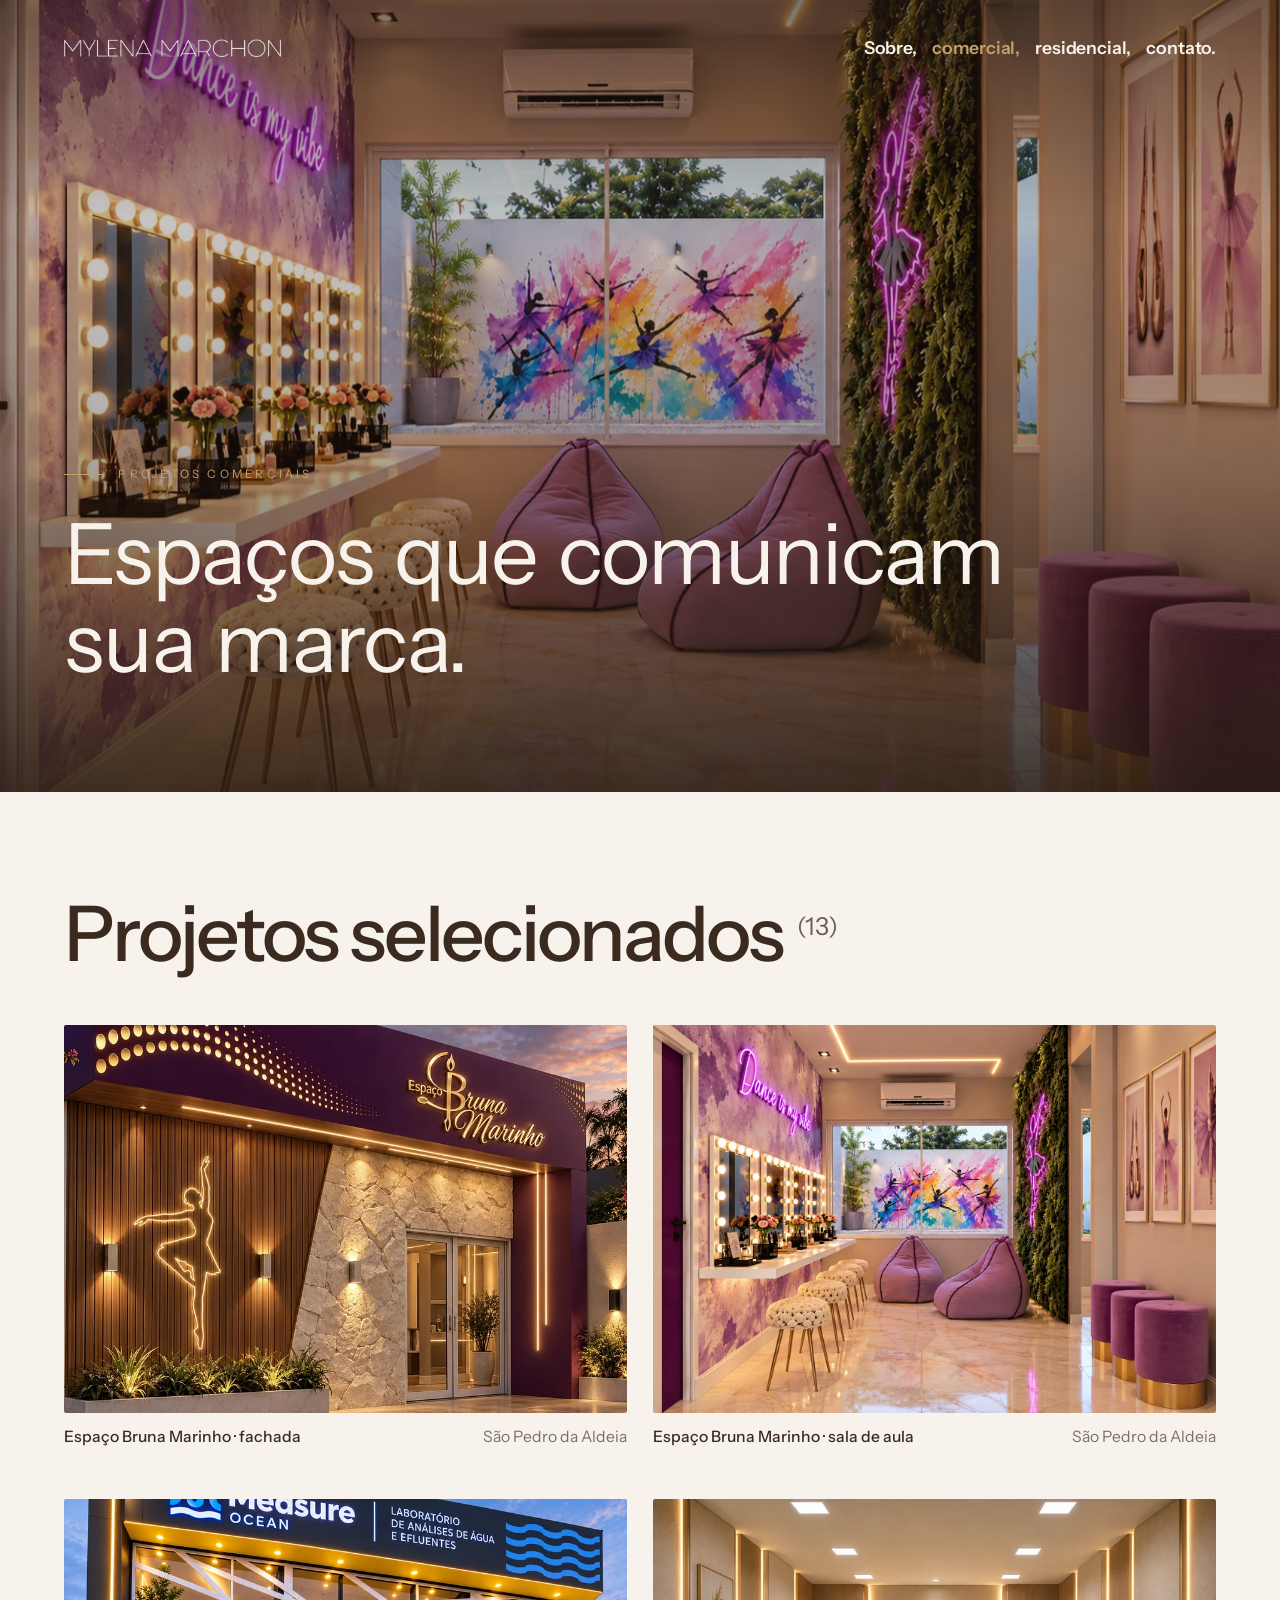
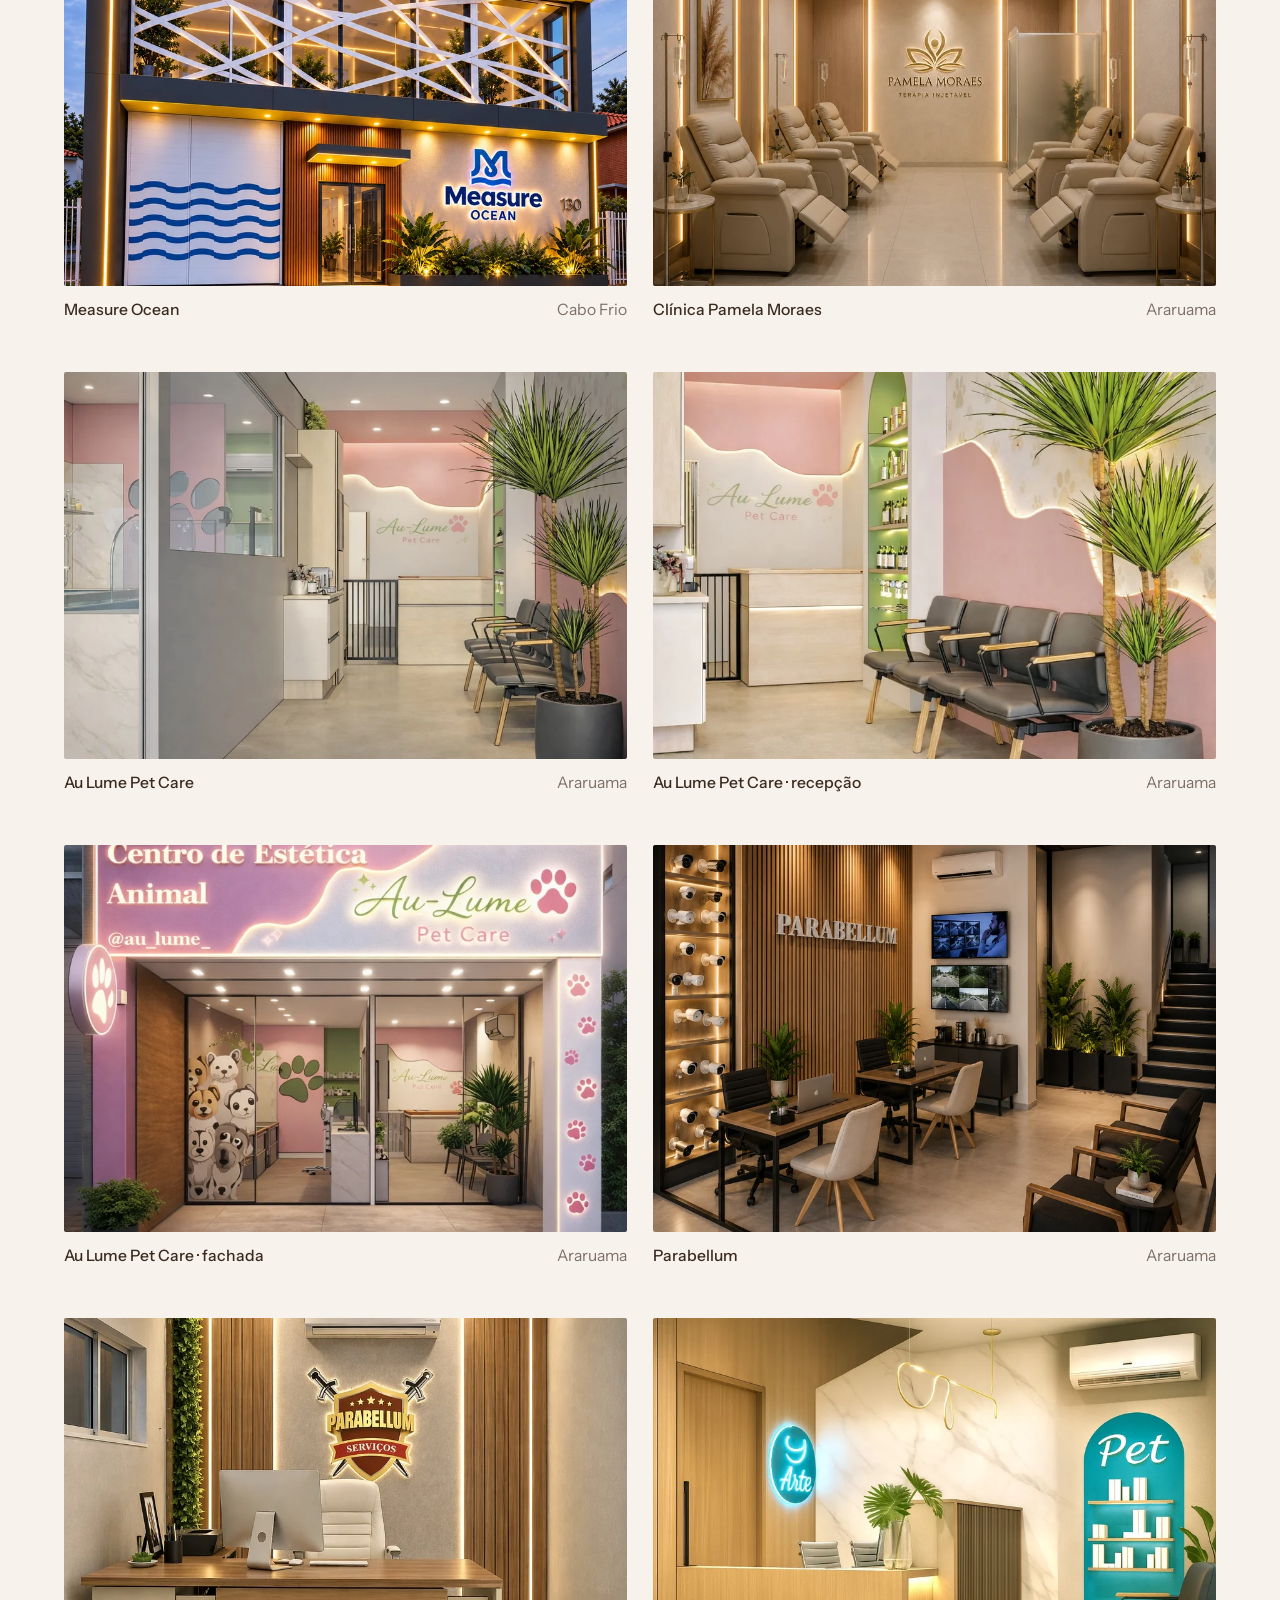
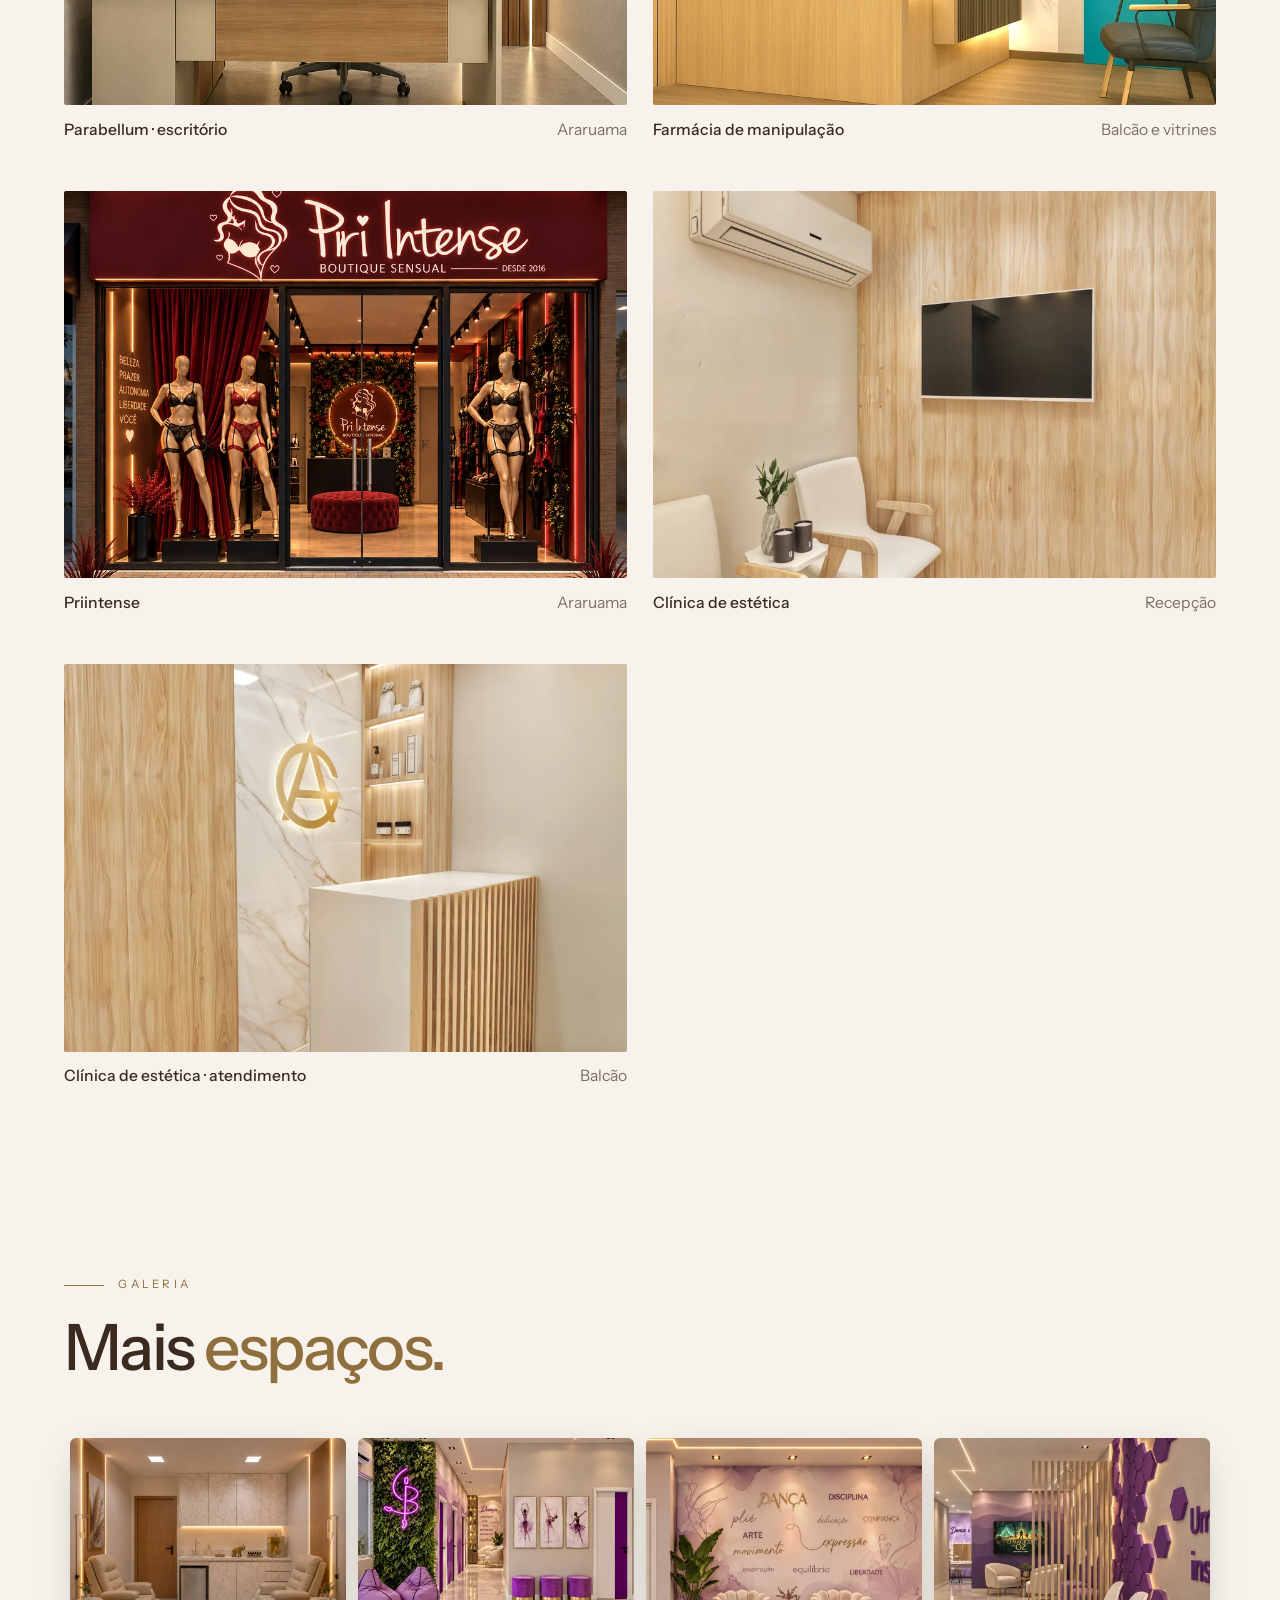
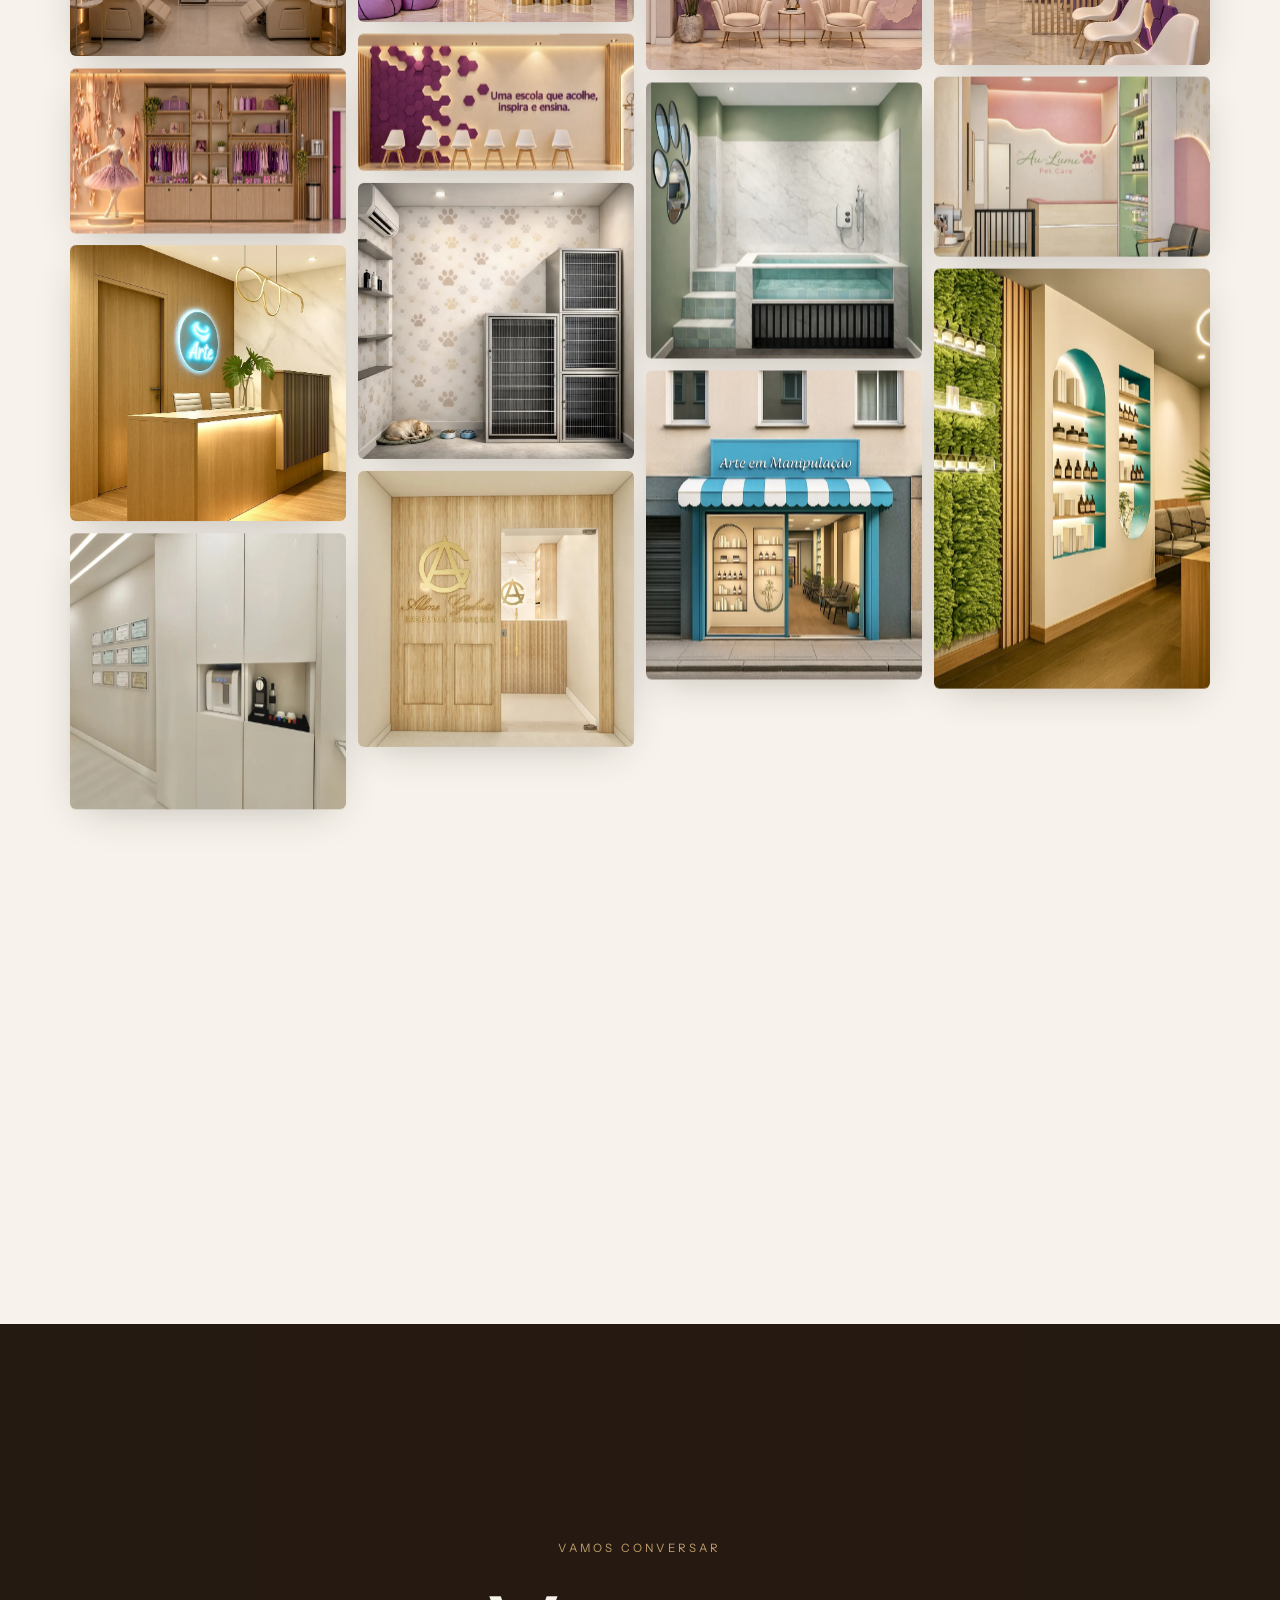
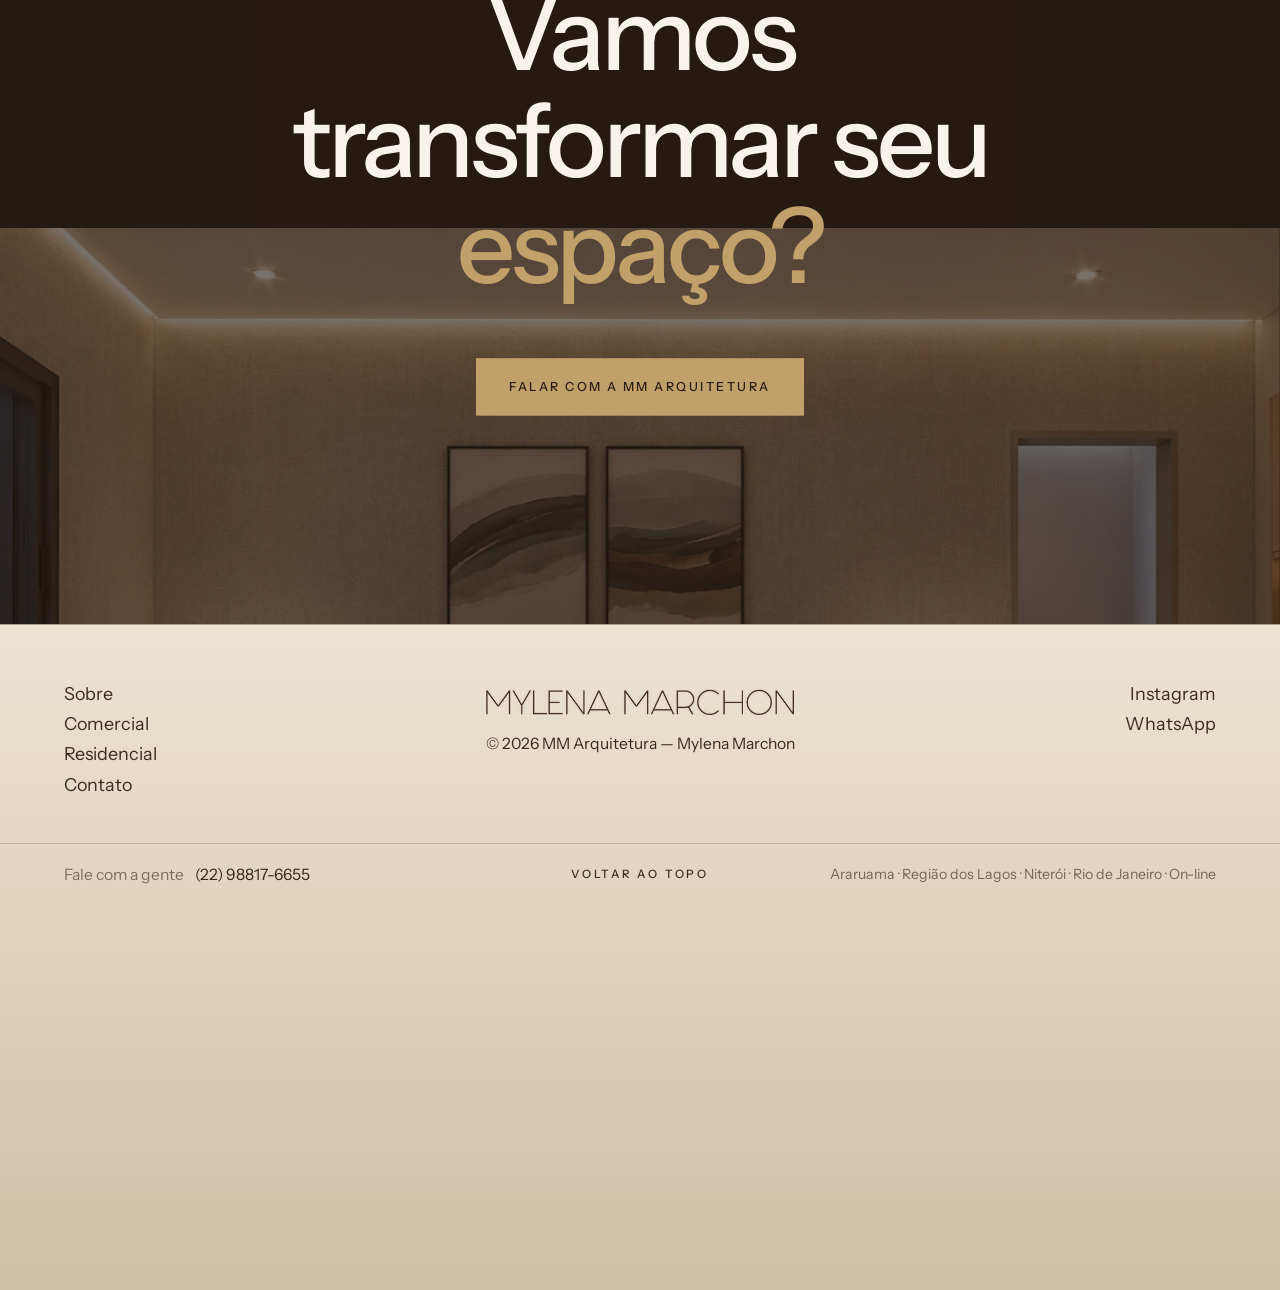
==== comerciais.html @ b4330e36 "Site MM Arquitetura Co-Authored-By: Claude Sonnet 5.5 <noreply@anthropic.com>" ====
<!doctype html>
<html lang="pt-BR">
<head>
  <meta charset="utf-8">
  <meta name="viewport" content="width=device-width, initial-scale=1, viewport-fit=cover">
  <title>Projetos Comerciais | MM Arquitetura</title>
  <meta name="description" content="Arquitetura comercial que posiciona marcas e cria experiências: clínicas, lojas, escolas, laboratórios e escritórios.">
  <meta name="theme-color" content="#3a2a20">
  <meta property="og:title" content="Projetos Comerciais | MM Arquitetura">
  <meta property="og:description" content="Arquitetura com propósito. Espaços que fazem sentido para quem vive e para quem escolhe estar neles.">
  <meta property="og:image" content="assets/img/com-bruna2-1800.webp">
  <meta property="og:type" content="website">
  <link rel="icon" href="assets/favicon.png">

  <link rel="preconnect" href="https://fonts.googleapis.com">
  <link rel="preconnect" href="https://fonts.gstatic.com" crossorigin>
  <link rel="stylesheet" href="https://fonts.googleapis.com/css2?family=Instrument+Sans:ital,wght@0,400;0,500;0,600;1,400;1,500&display=swap">
  <link rel="preload" as="image" href="assets/img/com-bruna2-1800.webp" imagesrcset="assets/img/com-bruna2-900.webp 900w, assets/img/com-bruna2-1800.webp 1800w" imagesizes="100vw" fetchpriority="high">
  <link rel="stylesheet" href="css/style.css">
  <script>document.documentElement.classList.add('js')</script>
</head>
<body>
  <a class="skip" href="#conteudo">Ir para o conteúdo</a>

  <header class="header">
    <a class="brand" href="index.html" aria-label="MM Arquitetura — início">
      <img class="brand__light" src="assets/logo-claro.png" alt="Mylena Marchon Arquitetura e Interiores" width="600" height="51">
      <img class="brand__dark" src="assets/logo-escuro.png" alt="" width="600" height="51">
    </a>
    <button class="burger" aria-label="Abrir menu" aria-expanded="false" aria-controls="menu"><span class="burger__label"><span>menu</span><span>fechar</span></span></button>
    <nav class="nav" id="menu" aria-label="Principal">
      <a href="index.html#sobre">Sobre</a>
      <a href="comerciais.html" aria-current="page">comercial</a>
      <a href="residenciais.html">residencial</a>
      <a href="https://wa.me/5522988176655?text=Quero%20iniciar%20meu%20projeto" target="_blank" rel="noopener">contato</a>
    </nav>
  </header>

  <main id="conteudo">
    <section class="hero hero--page" aria-label="Projetos Comerciais">
      <div class="hero__slide is-active"><img src="assets/img/com-bruna2-1800.webp" srcset="assets/img/com-bruna2-900.webp 900w, assets/img/com-bruna2-1800.webp 1800w" sizes="100vw" alt="Sala de aula de dança com espelhos e iluminação" fetchpriority="high"></div>
      <div class="hero__shade"></div>
      <div class="hero__content">
        <span class="eyebrow eyebrow--light">Projetos comerciais</span>
        <h1 class="display h-xl">Espaços que <em>comunicam</em> sua marca.</h1>
      </div>
    </section>
    <section class="section section--light plist" aria-label="Projetos selecionados">
      <h2 class="display h-lg plist__title" data-reveal>Projetos selecionados <sup>(13)</sup></h2>
      <div class="plist__grid">
        <figure class="pitem" data-reveal>
          <div class="pitem__img"><img src="assets/img/com-bruna-1800.webp" srcset="assets/img/com-bruna-900.webp 900w, assets/img/com-bruna-1800.webp 1800w" sizes="(max-width:760px) 92vw, 46vw" width="1202" height="1199" alt="Fachada da escola de dança com ripado, pedra e letreiro dourado" decoding="async" draggable="false"></div>
          <figcaption><span>Espaço Bruna Marinho · fachada</span><span>São Pedro da Aldeia</span></figcaption>
        </figure>
        <figure class="pitem" data-reveal>
          <div class="pitem__img"><img src="assets/img/com-bruna2-1800.webp" srcset="assets/img/com-bruna2-900.webp 900w, assets/img/com-bruna2-1800.webp 1800w" sizes="(max-width:760px) 92vw, 46vw" width="1496" height="1051" alt="Sala de aula de dança com espelhos e identidade visual" decoding="async" draggable="false"></div>
          <figcaption><span>Espaço Bruna Marinho · sala de aula</span><span>São Pedro da Aldeia</span></figcaption>
        </figure>
        <figure class="pitem" data-reveal>
          <div class="pitem__img"><img src="assets/img/com-measure-1800.webp" srcset="assets/img/com-measure-900.webp 900w, assets/img/com-measure-1800.webp 1800w" sizes="(max-width:760px) 92vw, 46vw" width="1312" height="1199" alt="Fachada do laboratório Measure Ocean em azul e dourado" decoding="async" loading="lazy" draggable="false"></div>
          <figcaption><span>Measure Ocean</span><span>Cabo Frio</span></figcaption>
        </figure>
        <figure class="pitem" data-reveal>
          <div class="pitem__img"><img src="assets/img/com-pamela-1800.webp" srcset="assets/img/com-pamela-900.webp 900w, assets/img/com-pamela-1800.webp 1800w" sizes="(max-width:760px) 92vw, 46vw" width="1448" height="1086" alt="Sala de procedimentos com poltronas e iluminação acolhedora" decoding="async" loading="lazy" draggable="false"></div>
          <figcaption><span>Clínica Pamela Moraes</span><span>Araruama</span></figcaption>
        </figure>
        <figure class="pitem" data-reveal>
          <div class="pitem__img"><img src="assets/img/com-aulume2-1800.webp" srcset="assets/img/com-aulume2-900.webp 900w, assets/img/com-aulume2-1800.webp 1800w" sizes="(max-width:760px) 92vw, 46vw" width="1536" height="1024" alt="Recepção do pet care em tons rosa e verde" decoding="async" loading="lazy" draggable="false"></div>
          <figcaption><span>Au Lume Pet Care</span><span>Araruama</span></figcaption>
        </figure>
        <figure class="pitem" data-reveal>
          <div class="pitem__img"><img src="assets/img/com-aulume-1800.webp" srcset="assets/img/com-aulume-900.webp 900w, assets/img/com-aulume-1800.webp 1800w" sizes="(max-width:760px) 92vw, 46vw" width="1024" height="1024" alt="Recepção com vegetação e poltronas" decoding="async" loading="lazy" draggable="false"></div>
          <figcaption><span>Au Lume Pet Care · recepção</span><span>Araruama</span></figcaption>
        </figure>
        <figure class="pitem" data-reveal>
          <div class="pitem__img"><img src="assets/img/com-aulume3-1800.webp" srcset="assets/img/com-aulume3-900.webp 900w, assets/img/com-aulume3-1800.webp 1800w" sizes="(max-width:760px) 92vw, 46vw" width="1024" height="1024" alt="Fachada do Au Lume Pet Care com letreiro iluminado" decoding="async" loading="lazy" draggable="false"></div>
          <figcaption><span>Au Lume Pet Care · fachada</span><span>Araruama</span></figcaption>
        </figure>
        <figure class="pitem" data-reveal>
          <div class="pitem__img"><img src="assets/img/com-parab2-1800.webp" srcset="assets/img/com-parab2-900.webp 900w, assets/img/com-parab2-1800.webp 1800w" sizes="(max-width:760px) 92vw, 46vw" width="1377" height="1142" alt="Sala de reunião com vegetação e iluminação linear" decoding="async" loading="lazy" draggable="false"></div>
          <figcaption><span>Parabellum</span><span>Araruama</span></figcaption>
        </figure>
        <figure class="pitem" data-reveal>
          <div class="pitem__img"><img src="assets/img/com-parab-1800.webp" srcset="assets/img/com-parab-900.webp 900w, assets/img/com-parab-1800.webp 1800w" sizes="(max-width:760px) 92vw, 46vw" width="1285" height="1223" alt="Escritório com a identidade da marca" decoding="async" loading="lazy" draggable="false"></div>
          <figcaption><span>Parabellum · escritório</span><span>Araruama</span></figcaption>
        </figure>
        <figure class="pitem" data-reveal>
          <div class="pitem__img"><img src="assets/img/com-farm-1800.webp" srcset="assets/img/com-farm-900.webp 900w, assets/img/com-farm-1800.webp 1800w" sizes="(max-width:760px) 92vw, 46vw" width="1536" height="1024" alt="Farmácia de manipulação com balcão em madeira" decoding="async" loading="lazy" draggable="false"></div>
          <figcaption><span>Farmácia de manipulação</span><span>Balcão e vitrines</span></figcaption>
        </figure>
        <figure class="pitem" data-reveal>
          <div class="pitem__img"><img src="assets/img/com-pri-1800.webp" srcset="assets/img/com-pri-900.webp 900w, assets/img/com-pri-1800.webp 1800w" sizes="(max-width:760px) 92vw, 46vw" width="1323" height="1189" alt="Fachada da boutique sensual com cortinas e vitrine" decoding="async" loading="lazy" draggable="false"></div>
          <figcaption><span>Priintense</span><span>Araruama</span></figcaption>
        </figure>
        <figure class="pitem" data-reveal>
          <div class="pitem__img"><img src="assets/img/com-alice-1800.webp" srcset="assets/img/com-alice-900.webp 900w, assets/img/com-alice-1800.webp 1800w" sizes="(max-width:760px) 92vw, 46vw" width="1800" height="1800" alt="Recepção de clínica com painel em madeira e letreiro dourado" decoding="async" loading="lazy" draggable="false"></div>
          <figcaption><span>Clínica de estética</span><span>Recepção</span></figcaption>
        </figure>
        <figure class="pitem" data-reveal>
          <div class="pitem__img"><img src="assets/img/com-alice2-1800.webp" srcset="assets/img/com-alice2-900.webp 900w, assets/img/com-alice2-1800.webp 1800w" sizes="(max-width:760px) 92vw, 46vw" width="1800" height="1800" alt="Balcão de atendimento com mármore e ripado" decoding="async" loading="lazy" draggable="false"></div>
          <figcaption><span>Clínica de estética · atendimento</span><span>Balcão</span></figcaption>
        </figure>
      </div>
    </section>

    <section class="section section--light gallery" aria-label="Galeria de fotos">
      <div class="gallery__head">
        <span class="eyebrow" data-reveal>Galeria</span>
        <h2 class="display h-lg" data-reveal style="--d:.08s">Mais <em>espaços.</em></h2>
      </div>
      <div class="masonry" data-masonry>
        <a class="masonry__item" href="assets/img/gc01-1800.webp" data-w="1402" data-h="1122" aria-label="Ampliar foto 1"><span class="masonry__enter"><span class="masonry__img"><img src="assets/img/gc01-900.webp" width="1402" height="1122" alt="Espaço comercial projetado pela MM Arquitetura" loading="lazy" draggable="false"></span></span></a>
        <a class="masonry__item" href="assets/img/gc02-1800.webp" data-w="1440" data-h="978" aria-label="Ampliar foto 2"><span class="masonry__enter"><span class="masonry__img"><img src="assets/img/gc02-900.webp" width="1440" height="978" alt="Espaço comercial projetado pela MM Arquitetura" loading="lazy" draggable="false"></span></span></a>
        <a class="masonry__item" href="assets/img/gc03-1800.webp" data-w="1184" data-h="1005" aria-label="Ampliar foto 3"><span class="masonry__enter"><span class="masonry__img"><img src="assets/img/gc03-900.webp" width="1184" height="1005" alt="Espaço comercial projetado pela MM Arquitetura" loading="lazy" draggable="false"></span></span></a>
        <a class="masonry__item" href="assets/img/gc04-1800.webp" data-w="1236" data-h="1024" aria-label="Ampliar foto 4"><span class="masonry__enter"><span class="masonry__img"><img src="assets/img/gc04-900.webp" width="1236" height="1024" alt="Espaço comercial projetado pela MM Arquitetura" loading="lazy" draggable="false"></span></span></a>
        <a class="masonry__item" href="assets/img/gc05-1800.webp" data-w="1605" data-h="832" aria-label="Ampliar foto 5"><span class="masonry__enter"><span class="masonry__img"><img src="assets/img/gc05-900.webp" width="1605" height="832" alt="Espaço comercial projetado pela MM Arquitetura" loading="lazy" draggable="false"></span></span></a>
        <a class="masonry__item" href="assets/img/gc06-1800.webp" data-w="1602" data-h="982" aria-label="Ampliar foto 6"><span class="masonry__enter"><span class="masonry__img"><img src="assets/img/gc06-900.webp" width="1602" height="982" alt="Espaço comercial projetado pela MM Arquitetura" loading="lazy" draggable="false"></span></span></a>
        <a class="masonry__item" href="assets/img/gc07-1800.webp" data-w="1536" data-h="1024" aria-label="Ampliar foto 7"><span class="masonry__enter"><span class="masonry__img"><img src="assets/img/gc07-900.webp" width="1536" height="1024" alt="Espaço comercial projetado pela MM Arquitetura" loading="lazy" draggable="false"></span></span></a>
        <a class="masonry__item" href="assets/img/gc08-1800.webp" data-w="1024" data-h="1024" aria-label="Ampliar foto 8"><span class="masonry__enter"><span class="masonry__img"><img src="assets/img/gc08-900.webp" width="1024" height="1024" alt="Espaço comercial projetado pela MM Arquitetura" loading="lazy" draggable="false"></span></span></a>
        <a class="masonry__item" href="assets/img/gc09-1800.webp" data-w="1024" data-h="1024" aria-label="Ampliar foto 9"><span class="masonry__enter"><span class="masonry__img"><img src="assets/img/gc09-900.webp" width="1024" height="1024" alt="Espaço comercial projetado pela MM Arquitetura" loading="lazy" draggable="false"></span></span></a>
        <a class="masonry__item" href="assets/img/gc10-1800.webp" data-w="1022" data-h="1023" aria-label="Ampliar foto 10"><span class="masonry__enter"><span class="masonry__img"><img src="assets/img/gc10-900.webp" width="1022" height="1023" alt="Espaço comercial projetado pela MM Arquitetura" loading="lazy" draggable="false"></span></span></a>
        <a class="masonry__item" href="assets/img/gc11-1800.webp" data-w="1024" data-h="1536" aria-label="Ampliar foto 11"><span class="masonry__enter"><span class="masonry__img"><img src="assets/img/gc11-900.webp" width="1024" height="1536" alt="Espaço comercial projetado pela MM Arquitetura" loading="lazy" draggable="false"></span></span></a>
        <a class="masonry__item" href="assets/img/gc12-1800.webp" data-w="870" data-h="969" aria-label="Ampliar foto 12"><span class="masonry__enter"><span class="masonry__img"><img src="assets/img/gc12-900.webp" width="870" height="969" alt="Espaço comercial projetado pela MM Arquitetura" loading="lazy" draggable="false"></span></span></a>
        <a class="masonry__item" href="assets/img/gc13-1800.webp" data-w="1920" data-h="1920" aria-label="Ampliar foto 13"><span class="masonry__enter"><span class="masonry__img"><img src="assets/img/gc13-900.webp" width="1920" height="1920" alt="Espaço comercial projetado pela MM Arquitetura" loading="lazy" draggable="false"></span></span></a>
        <a class="masonry__item" href="assets/img/gc14-1800.webp" data-w="2048" data-h="2048" aria-label="Ampliar foto 14"><span class="masonry__enter"><span class="masonry__img"><img src="assets/img/gc14-900.webp" width="2048" height="2048" alt="Espaço comercial projetado pela MM Arquitetura" loading="lazy" draggable="false"></span></span></a>
        <a class="masonry__item" href="assets/img/gc15-1800.webp" data-w="1295" data-h="1213" aria-label="Ampliar foto 15"><span class="masonry__enter"><span class="masonry__img"><img src="assets/img/gc15-900.webp" width="1295" height="1213" alt="Espaço comercial projetado pela MM Arquitetura" loading="lazy" draggable="false"></span></span></a>
        <a class="masonry__item" href="assets/img/gc16-1800.webp" data-w="1086" data-h="1448" aria-label="Ampliar foto 16"><span class="masonry__enter"><span class="masonry__img"><img src="assets/img/gc16-900.webp" width="1086" height="1448" alt="Espaço comercial projetado pela MM Arquitetura" loading="lazy" draggable="false"></span></span></a>
        <a class="masonry__item" href="assets/img/gc17-1800.webp" data-w="1390" data-h="1132" aria-label="Ampliar foto 17"><span class="masonry__enter"><span class="masonry__img"><img src="assets/img/gc17-900.webp" width="1390" height="1132" alt="Espaço comercial projetado pela MM Arquitetura" loading="lazy" draggable="false"></span></span></a>
        <a class="masonry__item" href="assets/img/gc18-1800.webp" data-w="1055" data-h="1491" aria-label="Ampliar foto 18"><span class="masonry__enter"><span class="masonry__img"><img src="assets/img/gc18-900.webp" width="1055" height="1491" alt="Espaço comercial projetado pela MM Arquitetura" loading="lazy" draggable="false"></span></span></a>
      </div>
    </section>

    <section class="frame frame--center on-dark" aria-label="Contato">
      <div class="frame__media"><img src="assets/img/res-sala1-1800.webp" srcset="assets/img/res-sala1-900.webp 900w, assets/img/res-sala1-1800.webp 1800w" sizes="100vw" alt="" loading="lazy"></div>
      <div class="frame__body">
        <span class="eyebrow" data-reveal>Vamos conversar</span>
        <h2 class="display h-xl" data-reveal style="--d:.08s">Vamos transformar seu <em>espaço?</em></h2>
        <a class="btn" data-reveal style="--d:.16s" href="https://wa.me/5522988176655?text=Quero%20iniciar%20meu%20projeto" target="_blank" rel="noopener">Falar com a MM Arquitetura</a>
      </div>
    </section>
  </main>

  <footer class="foot" id="rodape">
    <div class="foot__inner">
      <nav class="foot__nav" aria-label="Rodapé">
        <a href="index.html#sobre">Sobre</a>
        <a href="comerciais.html">Comercial</a>
        <a href="residenciais.html">Residencial</a>
        <a href="https://wa.me/5522988176655?text=Quero%20iniciar%20meu%20projeto" target="_blank" rel="noopener">Contato</a>
      </nav>
      <div class="foot__brand">
        <img src="assets/logo-escuro.png" alt="Mylena Marchon Arquitetura e Interiores" width="600" height="51" loading="lazy">
        <p>© 2026 MM Arquitetura — Mylena Marchon</p>
      </div>
      <nav class="foot__social" aria-label="Redes">
        <a href="https://instagram.com/arq.mylenamarcho" target="_blank" rel="noopener">Instagram</a>
        <a href="https://wa.me/5522988176655" target="_blank" rel="noopener">WhatsApp</a>
      </nav>
    </div>
    <div class="foot__bar">
      <p class="foot__call"><span>Fale com a gente</span> <a href="https://wa.me/5522988176655" target="_blank" rel="noopener">(22) 98817-6655</a></p>
      <a class="foot__top" href="#">Voltar ao topo</a>
      <p class="foot__where">Araruama · Região dos Lagos · Niterói · Rio de Janeiro · On-line</p>
    </div>
    <div class="foot__sketch" data-sketch><svg class="sk" viewBox="0 0 1900 520" preserveAspectRatio="xMidYMax slice" aria-hidden="true" focusable="false"><path class="s" pathLength="1" style="--d:0.00s" d="M0 460 C180 448 420 464 700 454 S1180 446 1440 458 S1760 450 1900 456"/><path class="l" pathLength="1" style="--d:0.03s" d="M0 478 C260 468 560 482 900 472 S1500 478 1900 470"/><path class="s" pathLength="1" style="--d:0.05s" d="M331.4 167.9 Q554.8 162.2 780.0 156.3"/><path class="s" pathLength="1" style="--d:0.08s" d="M326.4 182.9 Q554.7 176.0 784.7 169.4"/><path class="s" pathLength="1" style="--d:0.10s" d="M786.6 168.5 Q786.4 178.2 791.5 185.5"/><path class="s" pathLength="1" style="--d:0.13s" d="M324.9 180.4 Q328.6 175.5 330.1 166.6"/><path class="s" pathLength="1" style="--d:0.16s" d="M370.5 181.9 Q370.8 316.0 371.8 453.1"/><path class="s" pathLength="1" style="--d:0.18s" d="M752.0 182.5 Q752.1 317.6 751.9 451.3"/><path class="l" pathLength="1" style="--d:0.21s" d="M373.1 232.7 Q564.0 230.0 751.4 223.1"/><path class="s" pathLength="1" style="--d:0.23s" d="M419.4 194.8 L700.7 189.7 L701.0 219.7 L421.3 227.0 L418.6 195.2"/><path class="l" pathLength="1" style="--d:0.26s" d="M471.0 196.8 Q471.6 210.4 469.1 224.3"/><path class="l" pathLength="1" style="--d:0.29s" d="M519.2 196.7 Q521.1 209.6 520.9 224.5"/><path class="l" pathLength="1" style="--d:0.31s" d="M569.2 196.1 Q568.5 209.5 570.6 223.4"/><path class="l" pathLength="1" style="--d:0.34s" d="M619.4 197.5 Q620.2 210.3 619.3 224.3"/><path class="l" pathLength="1" style="--d:0.37s" d="M664.4 196.5 Q663.5 210.2 665.9 224.6"/><path class="h" pathLength="1" style="--d:0.39s" d="M429.4 223.8 Q440.6 211.3 452.7 197.3"/><path class="h" pathLength="1" style="--d:0.42s" d="M459.4 223.5 Q470.2 211.5 482.5 196.7"/><path class="h" pathLength="1" style="--d:0.44s" d="M489.2 224.2 Q500.6 209.6 511.5 197.2"/><path class="h" pathLength="1" style="--d:0.47s" d="M520.9 224.0 Q530.7 210.4 542.1 197.7"/><path class="h" pathLength="1" style="--d:0.50s" d="M550.8 224.6 Q560.4 209.8 571.5 196.4"/><path class="h" pathLength="1" style="--d:0.52s" d="M579.4 224.9 Q591.5 211.4 602.8 197.2"/><path class="h" pathLength="1" style="--d:0.55s" d="M609.1 224.9 Q620.8 209.7 631.5 197.4"/><path class="h" pathLength="1" style="--d:0.57s" d="M640.2 223.6 Q650.5 211.1 661.4 197.4"/><path class="h" pathLength="1" style="--d:0.60s" d="M670.1 224.7 Q680.1 210.0 692.2 196.6"/><path class="s" pathLength="1" style="--d:0.63s" d="M411.2 261.2 L714.6 255.4 L715.8 442.8 L409.1 443.6 L410.2 261.0"/><path class="l" pathLength="1" style="--d:0.65s" d="M463.0 260.3 Q461.4 353.6 462.4 444.2"/><path class="l" pathLength="1" style="--d:0.68s" d="M513.0 260.8 Q512.6 350.1 514.4 444.9"/><path class="l" pathLength="1" style="--d:0.70s" d="M566.0 260.5 Q564.1 352.5 565.6 445.0"/><path class="l" pathLength="1" style="--d:0.73s" d="M618.5 260.8 Q616.3 352.2 618.5 444.4"/><path class="l" pathLength="1" style="--d:0.76s" d="M667.7 260.4 Q669.2 353.7 668.8 444.7"/><path class="l" pathLength="1" style="--d:0.78s" d="M411.2 332.2 Q562.7 330.2 716.4 325.6"/><path class="h" pathLength="1" style="--d:0.81s" d="M419.2 332.3 Q429.2 300.2 439.0 268.8"/><path class="h" pathLength="1" style="--d:0.83s" d="M442.5 332.2 Q451.5 299.8 459.9 268.7"/><path class="h" pathLength="1" style="--d:0.86s" d="M463.1 332.2 Q472.2 300.5 482.0 267.5"/><path class="h" pathLength="1" style="--d:0.89s" d="M486.2 332.8 Q495.4 300.0 503.5 267.0"/><path class="h" pathLength="1" style="--d:0.91s" d="M507.4 331.3 Q516.6 300.4 526.8 268.3"/><path class="h" pathLength="1" style="--d:0.94s" d="M529.7 332.3 Q538.9 300.8 547.4 267.9"/><path class="h" pathLength="1" style="--d:0.97s" d="M552.8 331.8 Q561.6 300.8 570.2 267.6"/><path class="h" pathLength="1" style="--d:0.99s" d="M574.7 332.7 Q582.3 300.0 592.4 268.9"/><path class="h" pathLength="1" style="--d:1.02s" d="M595.9 331.6 Q604.6 299.3 613.4 267.8"/><path class="h" pathLength="1" style="--d:1.04s" d="M617.6 332.7 Q627.3 300.0 637.0 267.9"/><path class="h" pathLength="1" style="--d:1.07s" d="M640.7 331.1 Q648.1 299.1 658.4 268.1"/><path class="h" pathLength="1" style="--d:1.10s" d="M661.0 331.3 Q670.6 300.6 679.9 267.0"/><path class="h" pathLength="1" style="--d:1.12s" d="M683.3 331.1 Q693.7 299.5 702.3 267.9"/><path class="h" pathLength="1" style="--d:1.15s" d="M706.6 332.9 Q715.3 300.3 724.4 267.4"/><path class="h" pathLength="1" style="--d:1.17s" d="M419.0 441.9 Q432.0 390.4 444.4 339.4"/><path class="h" pathLength="1" style="--d:1.20s" d="M458.4 442.0 Q469.5 390.7 482.2 340.5"/><path class="h" pathLength="1" style="--d:1.23s" d="M496.8 441.2 Q507.8 391.6 520.9 340.4"/><path class="h" pathLength="1" style="--d:1.25s" d="M534.3 442.8 Q545.3 390.9 557.8 340.1"/><path class="h" pathLength="1" style="--d:1.28s" d="M572.9 441.9 Q584.8 391.6 596.3 339.4"/><path class="h" pathLength="1" style="--d:1.30s" d="M610.3 442.4 Q622.4 391.6 633.4 340.8"/><path class="h" pathLength="1" style="--d:1.33s" d="M648.1 442.6 Q661.0 392.0 671.6 340.8"/><path class="h" pathLength="1" style="--d:1.36s" d="M685.2 441.9 Q698.7 390.7 710.1 340.5"/><path class="s" pathLength="1" style="--d:1.38s" d="M724.0 298.7 L744.9 296.8 L744.8 445.1 L723.5 446.8 L723.0 299.0"/><path class="l" pathLength="1" style="--d:1.41s" d="M738.4 372.2 Q738.1 382.9 738.5 392.0"/><path class="s" pathLength="1" style="--d:1.43s" d="M751.1 290.1 Q967.8 283.3 1179.3 280.7"/><path class="l" pathLength="1" style="--d:1.46s" d="M753.1 304.2 Q964.6 299.1 1175.4 293.6"/><path class="s" pathLength="1" style="--d:1.49s" d="M791.1 293.5 Q792.3 370.8 791.5 452.2"/><path class="s" pathLength="1" style="--d:1.51s" d="M880.3 290.5 Q879.5 372.0 880.3 452.1"/><path class="s" pathLength="1" style="--d:1.54s" d="M970.0 292.6 Q971.0 372.3 968.2 452.1"/><path class="s" pathLength="1" style="--d:1.57s" d="M1059.3 291.9 Q1061.7 373.7 1058.5 451.8"/><path class="s" pathLength="1" style="--d:1.59s" d="M1149.4 291.0 Q1152.2 371.9 1151.6 453.4"/><path class="l" pathLength="1" style="--d:1.62s" d="M765.2 283.5 Q767.6 276.3 769.6 268.3"/><path class="l" pathLength="1" style="--d:1.64s" d="M785.2 282.9 Q786.8 275.4 789.4 266.9"/><path class="l" pathLength="1" style="--d:1.67s" d="M803.5 283.1 Q806.0 274.8 807.9 266.9"/><path class="l" pathLength="1" style="--d:1.70s" d="M822.5 282.2 Q824.9 274.7 827.2 266.9"/><path class="l" pathLength="1" style="--d:1.72s" d="M842.2 282.8 Q844.0 274.6 845.6 266.6"/><path class="l" pathLength="1" style="--d:1.75s" d="M860.7 281.5 Q863.4 274.2 865.7 265.3"/><path class="l" pathLength="1" style="--d:1.77s" d="M879.4 280.9 Q882.6 273.8 884.4 264.9"/><path class="l" pathLength="1" style="--d:1.80s" d="M898.9 281.3 Q900.5 273.2 902.4 264.7"/><path class="l" pathLength="1" style="--d:1.83s" d="M917.5 280.7 Q920.2 271.8 922.7 265.1"/><path class="l" pathLength="1" style="--d:1.85s" d="M937.4 280.0 Q938.5 272.0 941.3 263.5"/><path class="l" pathLength="1" style="--d:1.88s" d="M955.3 279.6 Q957.5 271.0 960.0 263.6"/><path class="l" pathLength="1" style="--d:1.90s" d="M974.5 279.6 Q976.6 270.7 979.8 263.7"/><path class="l" pathLength="1" style="--d:1.93s" d="M994.7 278.5 Q995.5 270.1 998.4 262.3"/><path class="l" pathLength="1" style="--d:1.96s" d="M1012.9 278.3 Q1015.0 270.2 1016.2 262.5"/><path class="l" pathLength="1" style="--d:1.98s" d="M1031.9 278.1 Q1034.4 269.3 1035.8 261.2"/><path class="l" pathLength="1" style="--d:2.01s" d="M1050.2 277.9 Q1052.6 269.3 1055.5 261.6"/><path class="l" pathLength="1" style="--d:2.03s" d="M1069.8 277.0 Q1072.4 269.0 1074.0 261.6"/><path class="l" pathLength="1" style="--d:2.06s" d="M1089.7 276.7 Q1091.4 268.1 1093.4 260.9"/><path class="l" pathLength="1" style="--d:2.09s" d="M1108.6 276.2 Q1109.9 268.4 1112.4 260.3"/><path class="l" pathLength="1" style="--d:2.11s" d="M1126.3 275.2 Q1128.9 267.7 1131.0 258.7"/><path class="l" pathLength="1" style="--d:2.14s" d="M1146.2 274.6 Q1147.8 267.2 1150.7 259.3"/><path class="l" pathLength="1" style="--d:2.17s" d="M1165.1 274.6 Q1166.8 266.7 1168.8 259.3"/><path class="s" pathLength="1" style="--d:2.19s" d="M752.8 269.5 Q967.6 263.8 1180.5 258.4"/><path class="l" pathLength="1" style="--d:2.22s" d="M1180.7 451.3 L1199.7 460.7 L1329.1 459.7"/><path class="l" pathLength="1" style="--d:2.24s" d="M1187.3 454.2 Q1221.4 453.0 1260.0 455.5"/><path class="l" pathLength="1" style="--d:2.27s" d="M1192.4 459.0 Q1233.3 460.0 1272.6 458.3"/><path class="l" pathLength="1" style="--d:2.30s" d="M1199.4 460.9 Q1244.0 460.2 1287.9 460.9"/><path class="l" pathLength="1" style="--d:2.32s" d="M1202.6 467.4 Q1253.0 466.4 1301.7 466.1"/><path class="s" pathLength="1" style="--d:2.35s" d="M214 458 C217.6 358.0 235.6 283.0 232 208"/><path class="l" pathLength="1" style="--d:2.37s" d="M221 458 C224.6 358.0 242.6 283.0 237 212"/><path class="s" pathLength="1" style="--d:2.40s" d="M232 208 Q152.0 189.7 105.2 270.7"/><path class="l" pathLength="1" style="--d:2.43s" d="M232 210 Q160.0 199.7 101.2 276.7"/><path class="s" pathLength="1" style="--d:2.45s" d="M232 208 Q163.0 174.8 119.0 261.6"/><path class="l" pathLength="1" style="--d:2.48s" d="M232 210 Q169.9 184.8 115.0 267.6"/><path class="s" pathLength="1" style="--d:2.50s" d="M232 208 Q192.2 164.0 169.1 245.8"/><path class="l" pathLength="1" style="--d:2.53s" d="M232 210 Q196.2 174.0 165.1 251.8"/><path class="s" pathLength="1" style="--d:2.56s" d="M232 208 Q232.0 160.0 234.6 234.0"/><path class="l" pathLength="1" style="--d:2.58s" d="M232 210 Q232.0 170.0 230.6 240.0"/><path class="s" pathLength="1" style="--d:2.61s" d="M232 208 Q271.8 164.0 289.8 245.5"/><path class="l" pathLength="1" style="--d:2.63s" d="M232 210 Q267.8 174.0 285.8 251.5"/><path class="s" pathLength="1" style="--d:2.66s" d="M232 208 Q301.0 174.8 336.9 256.6"/><path class="l" pathLength="1" style="--d:2.69s" d="M232 210 Q294.1 184.8 332.9 262.6"/><path class="s" pathLength="1" style="--d:2.71s" d="M232 208 Q312.0 189.7 363.0 270.9"/><path class="l" pathLength="1" style="--d:2.74s" d="M232 210 Q304.0 199.7 359.0 276.9"/><path class="l" pathLength="1" style="--d:2.77s" d="M212.5 416.9 Q217.9 415.6 222.5 413.8"/><path class="l" pathLength="1" style="--d:2.79s" d="M213.0 375.2 Q217.9 373.6 221.7 372.7"/><path class="l" pathLength="1" style="--d:2.82s" d="M213.0 333.6 Q217.9 332.2 222.4 331.1"/><path class="l" pathLength="1" style="--d:2.84s" d="M212.9 291.0 Q217.1 290.5 221.5 289.4"/><path class="l" pathLength="1" style="--d:2.87s" d="M213.2 249.6 Q217.1 248.6 221.7 247.8"/><path class="s" pathLength="1" style="--d:2.90s" d="M1330 456 C1325.6 340.0 1303.6 253.0 1308 166"/><path class="l" pathLength="1" style="--d:2.92s" d="M1337 456 C1332.6 340.0 1310.6 253.0 1313 170"/><path class="s" pathLength="1" style="--d:2.95s" d="M1308 166 Q1215.2 147.6 1158.6 232.8"/><path class="l" pathLength="1" style="--d:2.97s" d="M1308 168 Q1224.5 157.6 1154.6 238.8"/><path class="s" pathLength="1" style="--d:3.00s" d="M1308 166 Q1228.0 130.4 1180.3 223.0"/><path class="l" pathLength="1" style="--d:3.03s" d="M1308 168 Q1236.0 140.4 1176.3 229.0"/><path class="s" pathLength="1" style="--d:3.05s" d="M1308 166 Q1261.9 117.8 1239.7 208.3"/><path class="l" pathLength="1" style="--d:3.08s" d="M1308 168 Q1266.5 127.8 1235.7 214.3"/><path class="s" pathLength="1" style="--d:3.10s" d="M1308 166 Q1308.0 113.2 1304.9 190.1"/><path class="l" pathLength="1" style="--d:3.13s" d="M1308 168 Q1308.0 123.2 1300.9 196.1"/><path class="s" pathLength="1" style="--d:3.16s" d="M1308 166 Q1354.1 117.8 1386.5 208.8"/><path class="l" pathLength="1" style="--d:3.18s" d="M1308 168 Q1349.5 127.8 1382.5 214.8"/><path class="s" pathLength="1" style="--d:3.21s" d="M1308 166 Q1388.0 130.4 1437.5 216.6"/><path class="l" pathLength="1" style="--d:3.23s" d="M1308 168 Q1380.0 140.4 1433.5 222.6"/><path class="s" pathLength="1" style="--d:3.26s" d="M1308 166 Q1400.8 147.6 1453.7 231.9"/><path class="l" pathLength="1" style="--d:3.29s" d="M1308 168 Q1391.5 157.6 1449.7 237.9"/><path class="l" pathLength="1" style="--d:3.31s" d="M1329.2 408.0 Q1333.6 406.8 1337.6 405.4"/><path class="l" pathLength="1" style="--d:3.34s" d="M1329.5 358.8 Q1334.0 358.7 1337.5 357.1"/><path class="l" pathLength="1" style="--d:3.37s" d="M1328.5 311.0 Q1333.4 310.1 1337.5 308.5"/><path class="l" pathLength="1" style="--d:3.39s" d="M1329.2 262.5 Q1333.7 261.7 1338.0 260.3"/><path class="l" pathLength="1" style="--d:3.42s" d="M1329.4 213.8 Q1333.3 213.6 1337.5 212.7"/><path class="s" pathLength="1" style="--d:3.44s" d="M1690 458 C1693.2 366.0 1709.2 297.0 1706 228"/><path class="l" pathLength="1" style="--d:3.47s" d="M1697 458 C1700.2 366.0 1716.2 297.0 1711 232"/><path class="s" pathLength="1" style="--d:3.50s" d="M1706 228 Q1632.4 209.7 1589.7 294.7"/><path class="l" pathLength="1" style="--d:3.52s" d="M1706 230 Q1639.8 219.7 1585.7 300.7"/><path class="s" pathLength="1" style="--d:3.55s" d="M1706 228 Q1642.5 196.0 1601.0 279.2"/><path class="l" pathLength="1" style="--d:3.57s" d="M1706 230 Q1648.9 206.0 1597.0 285.2"/><path class="s" pathLength="1" style="--d:3.60s" d="M1706 228 Q1669.4 186.0 1644.6 271.1"/><path class="l" pathLength="1" style="--d:3.63s" d="M1706 230 Q1673.1 196.0 1640.6 277.1"/><path class="s" pathLength="1" style="--d:3.65s" d="M1706 228 Q1706.0 182.4 1704.4 257.5"/><path class="l" pathLength="1" style="--d:3.68s" d="M1706 230 Q1706.0 192.4 1700.4 263.5"/><path class="s" pathLength="1" style="--d:3.70s" d="M1706 228 Q1742.6 186.0 1770.4 266.3"/><path class="l" pathLength="1" style="--d:3.73s" d="M1706 230 Q1738.9 196.0 1766.4 272.3"/><path class="s" pathLength="1" style="--d:3.76s" d="M1706 228 Q1769.5 196.0 1808.1 282.5"/><path class="l" pathLength="1" style="--d:3.78s" d="M1706 230 Q1763.1 206.0 1804.1 288.5"/><path class="s" pathLength="1" style="--d:3.81s" d="M1706 228 Q1779.6 209.7 1828.8 291.3"/><path class="l" pathLength="1" style="--d:3.83s" d="M1706 230 Q1772.2 219.7 1824.8 297.3"/><path class="l" pathLength="1" style="--d:3.86s" d="M1689.5 419.2 Q1693.4 418.3 1697.5 417.7"/><path class="l" pathLength="1" style="--d:3.89s" d="M1688.8 381.7 Q1693.5 380.5 1697.5 379.0"/><path class="l" pathLength="1" style="--d:3.91s" d="M1688.8 343.3 Q1693.7 341.6 1698.2 340.7"/><path class="l" pathLength="1" style="--d:3.94s" d="M1689.3 304.5 Q1693.1 303.5 1697.5 302.9"/><path class="l" pathLength="1" style="--d:3.97s" d="M1689.5 266.8 Q1693.6 265.8 1697.9 264.7"/><path class="s" pathLength="1" style="--d:3.99s" d="M264 454 Q271.2 423.3 278.4 454 Q285.6 423.1 292.8 454 Q300.0 421.6 307.2 454 Q314.4 412.0 321.6 454 Q328.8 412.7 336.0 454"/><path class="s" pathLength="1" style="--d:4.02s" d="M1200 456 Q1206.0 431.3 1212.0 456 Q1218.0 429.6 1224.0 456 Q1230.0 429.5 1236.0 456 Q1242.0 429.6 1248.0 456 Q1254.0 429.1 1260.0 456"/><path class="s" pathLength="1" style="--d:4.04s" d="M1500 454 Q1508.0 418.2 1516.0 454 Q1524.0 422.1 1532.0 454 Q1540.0 414.7 1548.0 454 Q1556.0 410.1 1564.0 454 Q1572.0 415.2 1580.0 454"/><path class="l" pathLength="1" style="--d:4.07s" d="M30 485.7 l0.4 -6.1"/><path class="l" pathLength="1" style="--d:4.10s" d="M35 485.7 l1.6 -8.4"/><path class="l" pathLength="1" style="--d:4.12s" d="M68 471.3 l-2.9 -8.1"/><path class="l" pathLength="1" style="--d:4.15s" d="M73 471.3 l0.3 -6.8"/><path class="l" pathLength="1" style="--d:4.17s" d="M106 489.1 l0.9 -9.8"/><path class="l" pathLength="1" style="--d:4.20s" d="M111 489.1 l-2.6 -6.7"/><path class="l" pathLength="1" style="--d:4.23s" d="M144 484.5 l-2.5 -5.5"/><path class="l" pathLength="1" style="--d:4.25s" d="M149 484.5 l1.4 -8.5"/><path class="l" pathLength="1" style="--d:4.28s" d="M182 466.2 l0.8 -5.9"/><path class="l" pathLength="1" style="--d:4.30s" d="M187 466.2 l1.5 -7.2"/><path class="l" pathLength="1" style="--d:4.33s" d="M220 470.4 l-1.7 -9.6"/><path class="l" pathLength="1" style="--d:4.36s" d="M225 470.4 l0.1 -7.8"/><path class="l" pathLength="1" style="--d:4.38s" d="M258 474.3 l-1.0 -10.8"/><path class="l" pathLength="1" style="--d:4.41s" d="M263 474.3 l1.0 -6.5"/><path class="l" pathLength="1" style="--d:4.43s" d="M296 478.0 l1.3 -9.2"/><path class="l" pathLength="1" style="--d:4.46s" d="M301 478.0 l2.5 -6.1"/><path class="l" pathLength="1" style="--d:4.49s" d="M1208 485.5 l1.0 -10.1"/><path class="l" pathLength="1" style="--d:4.51s" d="M1213 485.5 l1.8 -8.2"/><path class="l" pathLength="1" style="--d:4.54s" d="M1246 487.1 l2.7 -8.8"/><path class="l" pathLength="1" style="--d:4.57s" d="M1251 487.1 l0.1 -7.6"/><path class="l" pathLength="1" style="--d:4.59s" d="M1284 484.9 l-0.5 -7.5"/><path class="l" pathLength="1" style="--d:4.62s" d="M1289 484.9 l-2.1 -7.7"/><path class="l" pathLength="1" style="--d:4.64s" d="M1322 489.8 l-0.7 -6.0"/><path class="l" pathLength="1" style="--d:4.67s" d="M1327 489.8 l-1.8 -6.1"/><path class="l" pathLength="1" style="--d:4.70s" d="M1360 471.6 l2.8 -5.4"/><path class="l" pathLength="1" style="--d:4.72s" d="M1365 471.6 l-1.1 -4.6"/><path class="l" pathLength="1" style="--d:4.75s" d="M1398 480.8 l1.7 -6.1"/><path class="l" pathLength="1" style="--d:4.77s" d="M1403 480.8 l-2.6 -6.3"/><path class="l" pathLength="1" style="--d:4.80s" d="M1436 479.2 l2.5 -5.2"/><path class="l" pathLength="1" style="--d:4.83s" d="M1441 479.2 l-2.3 -4.9"/><path class="l" pathLength="1" style="--d:4.85s" d="M1474 469.7 l-1.6 -9.3"/><path class="l" pathLength="1" style="--d:4.88s" d="M1479 469.7 l0.6 -5.1"/><path class="l" pathLength="1" style="--d:4.90s" d="M1512 468.8 l-1.3 -6.0"/><path class="l" pathLength="1" style="--d:4.93s" d="M1517 468.8 l1.5 -5.6"/><path class="l" pathLength="1" style="--d:4.96s" d="M1550 478.3 l1.9 -7.9"/><path class="l" pathLength="1" style="--d:4.98s" d="M1555 478.3 l-1.4 -8.4"/><path class="l" pathLength="1" style="--d:5.01s" d="M1588 487.8 l-0.9 -8.3"/><path class="l" pathLength="1" style="--d:5.03s" d="M1593 487.8 l2.7 -6.4"/><path class="l" pathLength="1" style="--d:5.06s" d="M1626 469.7 l-2.7 -10.7"/><path class="l" pathLength="1" style="--d:5.09s" d="M1631 469.7 l1.8 -5.9"/><path class="l" pathLength="1" style="--d:5.11s" d="M1664 477.7 l0.1 -6.6"/><path class="l" pathLength="1" style="--d:5.14s" d="M1669 477.7 l2.9 -7.3"/><path class="l" pathLength="1" style="--d:5.17s" d="M1702 470.2 l-2.9 -7.8"/><path class="l" pathLength="1" style="--d:5.19s" d="M1707 470.2 l-0.8 -8.0"/><path class="l" pathLength="1" style="--d:5.22s" d="M1740 482.5 l0.6 -5.9"/><path class="l" pathLength="1" style="--d:5.24s" d="M1745 482.5 l-2.1 -5.6"/><path class="l" pathLength="1" style="--d:5.27s" d="M1778 470.7 l2.2 -8.1"/><path class="l" pathLength="1" style="--d:5.30s" d="M1783 470.7 l0.8 -9.0"/><path class="l" pathLength="1" style="--d:5.32s" d="M1816 470.9 l0.2 -5.9"/><path class="l" pathLength="1" style="--d:5.35s" d="M1821 470.9 l1.6 -4.0"/><path class="l" pathLength="1" style="--d:5.37s" d="M1854 485.4 l2.1 -9.9"/><path class="l" pathLength="1" style="--d:5.40s" d="M1859 485.4 l-2.5 -5.3"/><path class="l" pathLength="1" style="--d:5.43s" d="M1892 482.6 l-2.4 -7.9"/><path class="l" pathLength="1" style="--d:5.45s" d="M1897 482.6 l-0.2 -8.8"/><path class="s" pathLength="1" style="--d:5.48s" d="M1458.1 389.0 Q1456.8 393.6 1455.4 395.3 Q1454.0 397.1 1452.0 397.6 Q1450.0 398.2 1448.0 397.5 Q1446.1 396.8 1444.6 395.1 Q1443.1 393.4 1442.4 391.2 Q1441.8 389.0 1442.5 386.8 Q1443.2 384.7 1444.6 382.9 Q1446.1 381.2 1448.0 380.7 Q1450.0 380.1 1452.0 380.8 Q1454.1 381.5 1455.5 383.0 Q1456.9 384.5 1457.6 386.8"/><path class="s" pathLength="1" style="--d:5.50s" d="M1450 398.0 L1450.6 422.9"/><path class="s" pathLength="1" style="--d:5.53s" d="M1450 406.0 Q1434 420.0 1430 432.0"/><path class="s" pathLength="1" style="--d:5.56s" d="M1450 406.0 Q1464 420.0 1468 430.0"/><path class="s" pathLength="1" style="--d:5.58s" d="M1450 422.9 L1440 458"/><path class="s" pathLength="1" style="--d:5.61s" d="M1450 422.9 L1460 458"/><path class="s" pathLength="1" style="--d:5.63s" d="M1507.7 383.0 Q1507.0 387.4 1505.5 389.1 Q1504.0 390.8 1502.0 391.6 Q1500.0 392.4 1498.0 391.5 Q1495.9 390.6 1494.5 389.0 Q1493.0 387.4 1492.5 385.2 Q1492.1 383.0 1492.6 380.8 Q1493.2 378.6 1494.6 376.8 Q1496.0 375.1 1498.0 374.7 Q1500.0 374.2 1502.0 374.8 Q1504.1 375.3 1505.6 376.9 Q1507.2 378.5 1507.7 380.7"/><path class="s" pathLength="1" style="--d:5.66s" d="M1500 392.0 L1501.3 421.3"/><path class="s" pathLength="1" style="--d:5.69s" d="M1500 400.0 Q1484 414.0 1480 426.0"/><path class="s" pathLength="1" style="--d:5.71s" d="M1500 400.0 Q1514 414.0 1518 424.0"/><path class="s" pathLength="1" style="--d:5.74s" d="M1500 421.3 L1490 460"/><path class="s" pathLength="1" style="--d:5.77s" d="M1500 421.3 L1510 460"/><path class="s" pathLength="1" style="--d:5.79s" d="M1550 460 q8 -22 28 -20 q16 -2 22 10 M1596 448 l-2 12 M1556 460 l-2 10 M1574 460 l1 10 M1586 456 l4 8 M1546 444 q-6 -8 -2 -14"/><path class="l" pathLength="1" style="--d:5.82s" d="M1500 90 q30 -34 66 -10 q34 -22 62 8 q38 -4 34 22"/><path class="l" pathLength="1" style="--d:5.84s" d="M1620 150 q22 -22 50 -8 q28 -16 48 8"/><path class="l" pathLength="1" style="--d:5.87s" d="M120 120 q20 -22 46 -8 q24 -14 40 8 q26 -2 24 16"/><path class="l" pathLength="1" style="--d:5.90s" d="M930 70 q8 -10 16 0 q8 -10 16 0"/><path class="l" pathLength="1" style="--d:5.92s" d="M980 96 q6 -8 12 0 q6 -8 12 0"/><path class="l" pathLength="1" style="--d:5.95s" d="M330 492 H790 M330 486 v12 M790 486 v12"/><path class="l" pathLength="1" style="--d:5.97s" d="M806 124 V450 M798 124 h16 M798 450 h16"/></svg></div>
  </footer>

  <script src="js/smooth.js"></script>
  <script src="js/main.js"></script>
</body>
</html>
---- css/style.css ----
/* ==========================================================
   MM Arquitetura — Mylena Marchon
   Marrom · bege · off-white · dourado
   ========================================================== */

:root {
  --brown-900: #261a13;
  --brown-800: #3a2a20;
  --brown-600: #5b4435;
  --beige: #d9c9b0;
  --sand: #ece3d3;
  --offwhite: #f7f3ec;
  --gold: #c2a06a;
  --gold-deep: #8f6f3e;

  --font-display: "Instrument Sans", "Helvetica Neue", Arial, sans-serif;
  --font-body: "Instrument Sans", "Helvetica Neue", Arial, sans-serif;

  --pad: clamp(1.25rem, 5vw, 5rem);
  --header-h: 96px;
  --ease: cubic-bezier(0.22, 0.61, 0.36, 1);
}

*,
*::before,
*::after { box-sizing: border-box; }

html { scroll-behavior: smooth; -webkit-text-size-adjust: 100%; }

body {
  margin: 0;
  background: var(--offwhite);
  color: var(--brown-800);
  font-family: var(--font-body);
  font-weight: 400;
  font-size: 1.0625rem;
  line-height: 1.7;
  -webkit-font-smoothing: antialiased;
  overflow-x: hidden;
}

img { display: block; max-width: 100%; }
a { color: inherit; text-decoration: none; }
h1, h2, h3, p, ul { margin: 0; padding: 0; }
ul { list-style: none; }
button { font: inherit; color: inherit; background: none; border: 0; cursor: pointer; }

:focus-visible { outline: 2px solid var(--gold); outline-offset: 4px; }

.skip {
  position: absolute; left: -999px; top: 0; z-index: 200;
  background: var(--brown-900); color: var(--offwhite); padding: .75rem 1rem;
}
.skip:focus { left: 0; }

/* ---------- Tipografia ---------- */
.eyebrow {
  display: inline-flex; align-items: center; gap: .9rem;
  font-size: .72rem; font-weight: 400; letter-spacing: .28em; text-transform: uppercase;
  color: var(--gold-deep);
}
.eyebrow::before { content: ""; width: 2.5rem; height: 1px; background: currentColor; }
.on-dark .eyebrow, .eyebrow--light { color: var(--gold); }

.display {
  font-family: var(--font-display);
  font-weight: 500;
  line-height: 1.04;
  letter-spacing: -.04em;
}
.display em { font-style: normal; color: var(--gold-deep); }
.on-dark .display em { color: var(--gold); }

.h-xl { font-size: clamp(2.9rem, 8vw, 7.4rem); }
.h-lg { font-size: clamp(2.2rem, 5vw, 4.4rem); }
.h-md { font-size: clamp(1.7rem, 3.2vw, 2.8rem); }

.lead { font-size: clamp(1.05rem, 1.4vw, 1.25rem); max-width: 34rem; }

/* ---------- Botões / links ---------- */
.btn {
  display: inline-flex; align-items: center; gap: .9rem;
  padding: 1.05rem 2rem;
  font-size: .78rem; font-weight: 500; letter-spacing: .2em; text-transform: uppercase;
  background: var(--gold); color: var(--brown-900);
  border: 1px solid var(--gold);
  transition: background .4s var(--ease), color .4s var(--ease), transform .4s var(--ease);
}
.btn:hover { background: transparent; color: var(--offwhite); }
.btn--ghost { background: transparent; color: var(--offwhite); border-color: rgba(247,243,236,.6); }
.btn--ghost:hover { background: var(--offwhite); color: var(--brown-900); border-color: var(--offwhite); }
.btn svg { width: 1.1em; height: 1.1em; flex: none; }

.link {
  display: inline-flex; align-items: center; gap: 1rem;
  font-size: .78rem; font-weight: 500; letter-spacing: .22em; text-transform: uppercase;
  padding-bottom: .5rem; border-bottom: 1px solid currentColor;
}
.link span { display: inline-block; transition: transform .4s var(--ease); }
.link:hover span { transform: translateX(.5rem); }

/* ---------- Abertura (logo + frase digitada) ---------- */
.intro-screen {
  display: none; position: fixed; inset: 0; z-index: 300;
  place-content: center; justify-items: center; gap: 2rem; text-align: center;
  background: var(--brown-800); color: var(--offwhite);
  --r: -40px;
  -webkit-mask-image: radial-gradient(circle at 50% 50%, transparent var(--r), #000 calc(var(--r) + 40px));
  mask-image: radial-gradient(circle at 50% 50%, transparent var(--r), #000 calc(var(--r) + 40px));
}
.intro-on .intro-screen { display: grid; }
.intro-on body { overflow: hidden; }
.intro-screen img { width: clamp(200px, 34vw, 340px); height: auto; opacity: 0; transform: translateY(10px); animation: introLogo 1.2s var(--ease) .2s forwards; }
.intro-screen__text { font-family: var(--font-display); font-style: italic; font-size: clamp(1.6rem, 4vw, 2.8rem); color: var(--gold); min-height: 1.3em; padding: 0 var(--pad); }
.caret { display: inline-block; width: 1px; height: .9em; margin-left: 4px; background: var(--gold); vertical-align: -.08em; animation: blink .8s steps(1) infinite; }
@keyframes introLogo { to { opacity: 1; transform: none; } }
@keyframes blink { 50% { opacity: 0; } }

/* ---------- Cabeçalho ---------- */
.header {
  position: fixed; inset: 0 0 auto 0; z-index: 100;
  height: var(--header-h);
  display: flex; align-items: center; justify-content: space-between;
  padding: 0 var(--pad);
  color: var(--offwhite);
  transition: background .5s var(--ease), color .5s var(--ease), box-shadow .5s var(--ease), opacity .35s linear;
}
.header.is-solid {
  background: rgba(247,243,236,.97);
  color: var(--brown-800);
}
.header.is-solid::after { content: ""; position: absolute; left: var(--pad); right: var(--pad); bottom: 0; height: 1px; background: var(--brown-800); opacity: .7; }
.header.is-solid .nav a[aria-current="page"] { font-weight: 600; }

.header { opacity: var(--fade, 1); } /* sem transform: ele prenderia o menu (position: fixed) ao tamanho do cabeçalho */
.header.is-away { pointer-events: none; }
.brand { position: relative; display: block; width: clamp(190px, 17vw, 280px); aspect-ratio: 1051 / 89; }
.brand img { position: absolute; inset: 0; width: 100%; height: 100%; object-fit: contain; transition: opacity .5s var(--ease); }
.brand__dark { opacity: 0; }
.header.is-solid .brand__light, body.menu-open .brand__light { opacity: 0; }
.header.is-solid .brand__dark { opacity: 1; }
body.menu-open .header .brand__light { opacity: 1; }
body.menu-open .header .brand__dark { opacity: 0; }

.nav, .nav a { font-family: "Instrument Sans", "Helvetica Neue", Arial, sans-serif; }
.nav { display: flex; align-items: center; gap: .95rem; }
.nav a:not(.btn) { position: relative; font-size: 1.1rem; font-weight: 600; letter-spacing: -.01em; padding: .4rem 0; transition: color .35s var(--ease); }
.nav a:not(.btn)::after { content: ","; }
.nav a:not(.btn):last-child::after { content: "."; }
.nav a:not(.btn):hover, .nav a[aria-current="page"] { color: var(--gold); }
.header.is-solid .nav a:not(.btn):hover { color: var(--gold-deep); }
.header.is-solid .nav a[aria-current="page"] { color: inherit; }

.burger { display: none; position: relative; z-index: 120; padding: .6rem 0; -webkit-tap-highlight-color: transparent;
  font-family: "Instrument Sans", "Helvetica Neue", Arial, sans-serif; font-size: 1.2rem; font-weight: 400; letter-spacing: -.01em; }
/* "menu" sobe e dá lugar a "fechar" */
.burger__label { display: block; height: 1.4em; line-height: 1.4em; overflow: hidden; }
.burger__label span { display: block; transition: transform .55s var(--ease); }
body.menu-open .burger__label span { transform: translateY(-100%); }
.burger:active .burger__label { opacity: .6; }

@media (max-width: 860px) {
  .burger { display: block; }
  .brand { z-index: 120; }
  /* menu aberto: tela marrom, links grandes separados por linhas finas */
  .nav {
    position: fixed; inset: 0; z-index: 110;
    flex-direction: column; justify-content: flex-start; align-items: stretch; gap: 0;
    padding: var(--header-h) var(--pad) 0;
    background: var(--brown-600); color: var(--offwhite);
    opacity: 0; visibility: hidden; transition: opacity .5s var(--ease), visibility .5s;
  }
  .nav a:not(.btn) {
    display: block; width: 100%; padding: .5rem 0 .6rem; border-top: 1px solid rgba(247,243,236,.42);
    font-size: clamp(2.8rem, 12vw, 4.4rem); line-height: 1.1; letter-spacing: -.035em; font-weight: 400;
    opacity: 0; transform: translateY(26px); transition: opacity .55s var(--ease), transform .75s var(--ease);
  }
  .nav a:not(.btn):last-of-type { border-bottom: 1px solid rgba(247,243,236,.42); }
  .nav a:not(.btn)::after { content: none !important; }
  .nav a:nth-of-type(2) { --i: 1; } .nav a:nth-of-type(3) { --i: 2; } .nav a:nth-of-type(4) { --i: 3; }
  body.menu-open { overflow: hidden; }
  body.menu-open .nav { opacity: 1; visibility: visible; }
  body.menu-open .nav a:not(.btn) { opacity: 1; transform: none; transition-delay: calc(.12s + var(--i, 0) * .07s); }
  body.menu-open .burger { color: var(--offwhite); }
}
@media (max-width: 860px) {
  .manifesto { grid-template-columns: 1fr; }
  .facts { grid-template-columns: 1fr; }
  .fact, .fact + .fact { padding: 1.4rem 0; border-left: 0; border-bottom: 1px solid rgba(58,42,32,.18); }
}

/* ---------- Hero ---------- */
.hero {
  position: relative; height: 100vh; height: 100svh; min-height: 540px;
  overflow: hidden; background: var(--brown-900); color: var(--offwhite);
}
.hero__slide { position: absolute; inset: 0; opacity: 0; transition: opacity 2.4s ease-in-out; will-change: opacity; }
.hero__slide.is-active { opacity: 1; z-index: 2; }
.hero__slide.is-leaving { opacity: 1; z-index: 1; transition: none; } /* fica por baixo até a nova foto cobrir: sem 'respiro' no crossfade */
.hero__slide img {
  width: 100%; height: 100%; object-fit: cover;
  transform: scale(1.02); will-change: transform; backface-visibility: hidden;
}
.hero__slide.is-active img, .hero__slide.is-leaving img { animation: drift 16s linear forwards; }
@keyframes drift { from { transform: scale(1.02); } to { transform: scale(1.12); } }

.hero__shade {
  position: absolute; inset: 0; z-index: 3;
  background:
    linear-gradient(180deg, rgba(38,26,19,.55) 0%, rgba(38,26,19,0) 28%),
    linear-gradient(0deg, rgba(38,26,19,.88) 0%, rgba(38,26,19,.35) 45%, rgba(38,26,19,.15) 100%);
}
.hero__content {
  z-index: 4;
  position: absolute; left: var(--pad); right: var(--pad); bottom: clamp(4.5rem, 11vh, 8rem);
  max-width: 62rem;
}
.hero__content .eyebrow { margin-bottom: 1.6rem; }
.hero h1 { margin-bottom: 1.6rem; }
.hero h1.display {
  font-family: "Instrument Sans", "Helvetica Neue", Arial, sans-serif;
  font-weight: 400; letter-spacing: -.02em; word-spacing: .06em; line-height: 1.04;
  font-size: clamp(2.6rem, 6.6vw, 6.2rem);
}
.hero h1.display em { font-style: normal; color: inherit; }

/* Título do hero em canvas (TechText) */
.hero__content--wide { max-width: none; }
.hero__title--tech { position: absolute; width: 1px; height: 1px; margin: -1px; overflow: hidden; clip: rect(0 0 0 0); white-space: nowrap; }
.techtext-hero { margin-left: -6px; }
.techtext { position: relative; width: 100%; touch-action: pan-y; user-select: none; -webkit-user-select: none; }
.techtext-canvas { display: block; width: 100%; height: 100%; }

/* Hero da home: fica preso e a próxima seção sobe por cima; a foto desliza mais devagar (parallax) */
.hero:not(.hero--page) { position: sticky; top: 0; z-index: 0; }
.hero:not(.hero--page) .hero__slide { transform: translate3d(0, var(--py, 0px), 0); }
.hero:not(.hero--page)::after { content: ""; position: absolute; inset: 0; z-index: 5; pointer-events: none; background: var(--brown-900); opacity: var(--dim, 0); }
.hero.is-gone { visibility: hidden; }
.counter { z-index: 1; }

/* Hero das páginas internas */
.hero--page { height: 88vh; height: 88svh; }
.hero--page .hero__content { bottom: clamp(3rem, 9vh, 6rem); }
.hero--page .hero__slide { opacity: 1; }
.hero--page .hero__slide img { animation: drift 20s linear forwards; }

/* ---------- Números: +600 (fileira de fotos que crescem e diminuem com a rolagem) ---------- */
.counter { position: relative; height: 500vh; background: var(--offwhite); color: var(--brown-800); }
.counter__stick { position: sticky; top: 0; height: 100vh; height: 100svh; overflow: hidden; }
.counter__strip { position: absolute; inset: 0; }
.counter__item { position: absolute; left: 0; top: 50%; width: 24vw; height: 15vw; overflow: hidden; border-radius: 2px; will-change: transform, width, height; background: var(--sand); }
.counter__item img { width: 100%; height: 100%; object-fit: cover; will-change: transform; user-select: none; -webkit-user-drag: none; }
.counter__num, .counter__label { position: absolute; z-index: 3; left: var(--pad); right: var(--pad); margin: 0; text-align: left;
  font-family: "Instrument Sans", "Helvetica Neue", Arial, sans-serif; }
.counter__num { top: clamp(1rem, 3.5vh, 2.2rem); display: flex; align-items: baseline; gap: clamp(.6rem, 1.2vw, 1rem);
  font-weight: 500; line-height: .95; letter-spacing: -.045em; font-size: clamp(3.4rem, 9vw, 8rem); font-variant-numeric: tabular-nums; }
.counter__plus { font-size: clamp(1rem, 1.9vw, 1.6rem); font-weight: 500; letter-spacing: .12em; text-transform: uppercase; }
.counter__digits { display: inline-block; min-width: 3ch; text-align: left; }
.counter__label { bottom: clamp(1.2rem, 4vh, 2.4rem); font-weight: 500; text-transform: uppercase; letter-spacing: .22em; line-height: 1.2; font-size: clamp(.8rem, 1.5vw, 1.15rem); }
/* os textos entram quando a seção ocupa a tela: o número pela esquerda e o texto pela direita */
.js .counter__num, .js .counter__label { opacity: 0; will-change: opacity, transform;
  transition: opacity 1s var(--ease), transform 1.2s var(--ease); }
.js .counter__num { transform: translateX(-16vw); }
.js .counter__label { transform: translateX(16vw); transition-delay: .12s; }
.js .counter.is-revealed .counter__num, .js .counter.is-revealed .counter__label { opacity: 1; transform: none; }
@media (prefers-reduced-motion: reduce) { .js .counter__num, .js .counter__label { opacity: 1; transform: none; transition: none; } }
@media (max-width: 800px) {
  .counter__num { font-size: clamp(5rem, 24vw, 8rem); gap: .7rem; top: clamp(1.2rem, 4vh, 2.2rem); }
  .counter__plus { font-size: clamp(1.3rem, 5.6vw, 1.8rem); }
  .counter__label { font-size: clamp(1.05rem, 4.6vw, 1.5rem); letter-spacing: .16em; bottom: clamp(1.4rem, 4.5vh, 2.4rem); }
}
@media (prefers-reduced-motion: reduce) { .hero:not(.hero--page) { position: relative; } .counter { height: 100vh; height: 100svh; } }

/* ---------- Essência / abordagem (cena fixa com etapas ligadas à rolagem) ---------- */
@property --fold-crease { syntax: "<number>"; inherits: false; initial-value: 0; }
.approach { position: relative; height: 1300vh; background: var(--offwhite); color: var(--brown-800); font-family: "Instrument Sans", "Helvetica Neue", Arial, sans-serif; }
.approach__stage { position: sticky; top: 0; height: 100vh; height: 100svh; overflow: hidden; }

.bcap { display: inline-flex; align-items: center; gap: .55rem; margin: 0; font-size: clamp(.78rem, 1.1vw, .95rem); font-weight: 500; letter-spacing: .2em; text-transform: uppercase; }
.bcap .br { height: 1.15em; width: auto; flex: none; }

/* 1) abertura: fotos dos lados + frase */
.approach__intro { position: absolute; inset: 0; display: grid; grid-template-columns: minmax(0, .9fr) minmax(0, 4.6fr) minmax(0, .9fr); align-items: center; gap: clamp(1rem, 3vw, 3rem);
  padding: calc(96px + 2vh) var(--pad) 4vh; transform-origin: 50% 50%; will-change: transform, opacity; }
.approach__side { position: relative; height: clamp(220px, 46vh, 520px); overflow: hidden; border-radius: 2px; background: var(--sand); }
.approach__side img { position: absolute; inset: 0; width: 100%; height: 100%; object-fit: cover; }
.approach__side img:not(:first-child) { visibility: hidden; }
.js .approach__side { clip-path: inset(100% 0 0 0); }
.approach__heading { text-align: center; display: grid; justify-items: center; gap: clamp(1rem, 2.4vh, 1.8rem); }
.approach__title { margin: 0; font-weight: 500; font-size: clamp(2.3rem, 5.2vw, 5.8rem); line-height: 1.02; letter-spacing: -.045em; }
.approach__title .w { display: inline-block; white-space: nowrap; }
.approach__title .w--em { color: var(--gold-deep); }
.fold-seg { display: inline-block; perspective: 700px; transform-style: preserve-3d; vertical-align: baseline; }
.fold-piece { position: relative; display: inline-block; transform-origin: 50% 0%; transform-style: preserve-3d; backface-visibility: hidden; }
.fold-piece::after { content: ""; position: absolute; inset: -0.08em -0.02em; pointer-events: none; opacity: var(--fold-crease, 0); mix-blend-mode: multiply; border-radius: .08em;
  background: linear-gradient(180deg, rgba(0,0,0,.42) 0%, rgba(0,0,0,.16) 42%, rgba(255,255,255,.2) 100%); }
.js .is-folding .fold-piece { opacity: 0; transform: rotateX(-92deg); --fold-crease: .55; }
.js .is-folding.is-in .fold-piece { opacity: 1; transform: none; --fold-crease: 0;
  transition: opacity .8s cubic-bezier(.215,.61,.355,1), transform .8s cubic-bezier(.215,.61,.355,1), --fold-crease .8s cubic-bezier(.215,.61,.355,1);
  transition-delay: calc(var(--i, 0) * .04s); }

/* 2) etapas */
.approach__step { position: absolute; inset: 0; padding: calc(96px + 3vh) var(--pad) 5vh; visibility: hidden; opacity: 0; will-change: transform, opacity; }
.step__head { display: grid; gap: clamp(.6rem, 1.6vh, 1.1rem); justify-items: start; }
.step__title { margin: 0; overflow: hidden; padding-bottom: .08em; font-weight: 500; font-size: clamp(3.4rem, 11vw, 10.5rem); line-height: .95; letter-spacing: -.05em; }
.step__title span { display: inline-block; will-change: transform; }
.step__text { position: absolute; left: var(--pad); bottom: clamp(8rem, 18vh, 11rem); width: min(30%, 30rem); margin: 0; padding-top: 1rem; border-top: 1px solid rgba(58,42,32,.35);
  font-size: clamp(1.3rem, 2.3vw, 2.2rem); line-height: 1.25; font-weight: 500; letter-spacing: -.015em; will-change: transform, opacity; }
.approach__step--r .step__text { left: auto; right: var(--pad); }
.media { position: absolute; left: var(--pad); right: var(--pad); top: clamp(15rem, 37vh, 23rem); bottom: clamp(8rem, 18vh, 11rem); }
.media .m { position: absolute; overflow: hidden; border-radius: 2px; background: var(--sand); will-change: clip-path; }
.media .m img { width: 100%; height: 100%; object-fit: cover; will-change: transform; }
.media--one .m { inset: 0; }
.media--right .m { left: auto; width: min(62%, 920px); }
.media--left .m { right: auto; width: min(62%, 920px); }
/* etapa 3: o esboço vira projeto e depois obra (três camadas alinhadas, reveladas por varredura) */
.media--right .m.m--morph { left: auto; right: 0; width: auto; height: 100%; aspect-ratio: 16 / 9; max-width: 100%; background: transparent; }
.morph__stage { position: absolute; inset: 0; }
.morph__stage .ly { position: absolute; inset: 0; width: 100%; height: 100%; object-fit: contain; }
.morph__stage .ly1 { transform: translate(-1.47%, -1.52%) scale(.939); }
.morph__stage .ly2 { transform: translate(-2.27%, 2.91%) scale(.996); clip-path: inset(0 100% 0 0); }
.morph__stage .ly3 { object-fit: cover; clip-path: inset(0 100% 0 0); }
.morph__scan { position: absolute; top: 0; bottom: 0; left: 0; width: 2px; background: var(--gold); box-shadow: 0 0 14px rgba(194,160,106,.9); opacity: 0; pointer-events: none; }
.morph__cap { position: absolute; right: 0; top: calc(100% + .9rem); }
.media--three .m1 { left: 0; top: 0; width: 31%; height: 52%; }
.media--three .m2 { left: 34.5%; bottom: 0; width: 31%; height: 62%; }
.media--three .m3 { right: 0; top: 0; width: 31%; height: 52%; }
/* etapa 2: o texto fica no vazio embaixo da 1ª foto, sem encostar nela */
.approach__step--under .step__text { width: calc((100% - 2 * var(--pad)) * .285); font-size: clamp(1.05rem, 1.65vw, 1.6rem); }

@media (max-width: 800px) {
  .approach__intro { grid-template-columns: 1fr 1fr; grid-template-rows: auto auto; align-content: center; gap: 1.4rem 1rem; }
  .approach__heading { grid-column: 1 / -1; grid-row: 1; }
  .approach__side { height: clamp(150px, 26vh, 260px); }
  .approach__title { font-size: clamp(2.4rem, 11.5vw, 4.4rem); }
  .approach__title .br-d { display: none; }
  .step__title { font-size: clamp(3.4rem, 17vw, 6rem); }
  .media { top: clamp(11rem, 30vh, 16rem); bottom: clamp(8.5rem, 20vh, 11rem); }
  .media--right .m, .media--left .m { width: 100%; }
  .media--right .m.m--morph { width: 100%; height: auto; top: 50%; transform: translateY(-50%); left: 0; right: auto; }
  .step__text { left: var(--pad); right: var(--pad); width: auto; bottom: clamp(1.6rem, 5vh, 3rem); font-size: clamp(1.1rem, 4.6vw, 1.5rem); }
  .approach__step--r .step__text { left: var(--pad); right: var(--pad); }
  .media--three .m1 { width: 48%; height: 54%; }
  .media--three .m2 { left: auto; right: 0; width: 48%; height: 54%; }
  .media--three .m3 { display: none; }
}
@media (prefers-reduced-motion: reduce) {
  .approach { height: auto; }
  .approach__stage { position: static; height: auto; overflow: visible; }
  .approach__intro { position: static; padding-top: calc(96px + 4vh); padding-bottom: 6vh; }
  .approach__step { position: relative; visibility: visible; opacity: 1; min-height: 100vh; }
  .js .is-folding .fold-piece { opacity: 1; transform: none; --fold-crease: 0; transition: none; }
  .js .approach__side { clip-path: none; }
}

/* ---------- Seções ---------- */
.section { position: relative; padding: clamp(5rem, 12vw, 11rem) var(--pad); }
.section--light { background: var(--offwhite); }
.section--sand { background: var(--sand); }
.section--dark { background: var(--brown-800); color: var(--offwhite); }
.on-dark { color: var(--offwhite); }

/* ---------- Chamada em texto (fundo claro) seguida da foto em tela cheia ---------- */
.split { padding-top: clamp(5rem, 12vw, 10rem); padding-bottom: clamp(4.5rem, 10vw, 8.5rem); }
.split__grid { display: grid; grid-template-columns: minmax(0, 1.6fr) minmax(0, 1fr); gap: clamp(2rem, 6vw, 7rem); align-items: end; }
.split .eyebrow { margin-bottom: 1.6rem; }
.split__title { max-width: 14ch; font-size: clamp(3rem, 8vw, 8.4rem); line-height: 1; }
.split__side { display: grid; gap: 1.8rem; justify-items: start; padding-bottom: .6rem; }
.split__side p { margin: 0; max-width: 32rem; font-size: clamp(1.25rem, 2vw, 1.8rem); line-height: 1.35; font-weight: 400; letter-spacing: -.015em; }
.split .link { font-size: .9rem; }
@media (max-width: 860px) { .split__grid { grid-template-columns: 1fr; align-items: start; } .split__title { max-width: none; } }
.frame--clean::after { display: none; }

/* ---------- Quadro de imagem em tela cheia ---------- */
.frame {
  position: relative; overflow: hidden;
  height: 100vh; height: 100svh; min-height: 520px;
  background: var(--brown-900); color: var(--offwhite);
}
.frame--tall { height: 120vh; height: 120svh; }
.frame__media { position: absolute; inset: -12% 0; will-change: transform; }
.frame__media img { width: 100%; height: 100%; object-fit: cover; }
.frame::after {
  content: ""; position: absolute; inset: 0; pointer-events: none;
  background: linear-gradient(0deg, rgba(38,26,19,.78) 0%, rgba(38,26,19,.2) 45%, rgba(38,26,19,.05) 100%);
}
.frame--left::after { background: linear-gradient(90deg, rgba(38,26,19,.85) 0%, rgba(38,26,19,.35) 55%, rgba(38,26,19,.08) 100%); }
.frame__body {
  position: absolute; z-index: 2; left: var(--pad); right: var(--pad); bottom: clamp(3rem, 9vh, 6.5rem);
  max-width: 44rem;
}
.frame--center { text-align: center; }
.frame--center::after { background: rgba(38,26,19,.62); }
.frame--center .frame__body { left: 50%; right: auto; bottom: 50%; transform: translate(-50%, 50%); width: calc(100% - 2 * var(--pad)); max-width: 52rem; }
.frame--center .eyebrow::before { display: none; }
.frame--center .frame__body .btn { margin-top: 2.2rem; }
.frame__body .eyebrow { margin-bottom: 1.4rem; }
.frame__body h2 { margin-bottom: 1.4rem; }
.frame__body p { margin-bottom: 2.2rem; color: rgba(247,243,236,.88); max-width: 30rem; }
.frame--center .frame__body p { margin-left: auto; margin-right: auto; margin-bottom: 0; }

/* Legenda de projeto */
.cap { position: absolute; z-index: 2; left: var(--pad); bottom: clamp(1.6rem, 5vh, 3.2rem); right: var(--pad); display: flex; flex-direction: column; gap: .3rem; }
.cap b { font-family: var(--font-display); font-weight: 500; letter-spacing: -.03em; font-size: clamp(1.5rem, 3vw, 2.4rem); line-height: 1.1; }
.cap span { font-size: .72rem; letter-spacing: .24em; text-transform: uppercase; font-weight: 400; color: var(--gold); }

/* Dupla de imagens */
.duo { display: grid; grid-template-columns: 1fr 1fr; gap: 0; background: var(--offwhite); }
.duo .frame { height: 86vh; height: 86svh; min-height: 440px; border-left: 1px solid var(--offwhite); }
.duo .frame:first-child { border-left: 0; }
.duo--wide .frame:first-child { grid-column: span 1; }
@media (max-width: 760px) {
  .duo { grid-template-columns: 1fr; }
  .duo .frame { height: 72vh; height: 72svh; border-left: 0; border-top: 1px solid var(--offwhite); }
  .duo .frame:first-child { border-top: 0; }
}

/* ---------- Sobre ---------- */
.about { display: grid; grid-template-columns: 5fr 6fr; gap: clamp(2.5rem, 7vw, 8rem); align-items: center; }
.about__photo { position: relative; aspect-ratio: 4 / 5; overflow: hidden; background: var(--brown-600); }
.about__photo .frame__media { inset: -8% 0; }
.about__text { display: grid; gap: 1.5rem; }
.about__text .display { margin: .4rem 0 .6rem; }
.about__text p { color: rgba(247,243,236,.84); max-width: 34rem; }
.about__quote {
  margin-top: 1rem; padding-left: 1.6rem; border-left: 1px solid var(--gold);
  font-family: var(--font-display); font-style: italic; font-size: clamp(1.3rem, 2.2vw, 1.8rem); line-height: 1.35; color: var(--beige) !important; max-width: 30rem;
}
@media (max-width: 860px) { .about { grid-template-columns: 1fr; } .about__photo { aspect-ratio: 4 / 4.6; } }

/* ---------- Serviços ---------- */
.services { display: grid; grid-template-columns: 1fr 2fr; gap: clamp(2rem, 6vw, 7rem); }
.services__list { border-top: 1px solid rgba(58,42,32,.2); }
.service {
  display: grid; grid-template-columns: 3.2rem 1fr; gap: .4rem 1.2rem; align-items: baseline;
  padding: 1.7rem 0; border-bottom: 1px solid rgba(58,42,32,.2);
  transition: padding .5s var(--ease), background .5s var(--ease);
}
.service:hover { padding-left: 1rem; }
.service small { font-size: .78rem; letter-spacing: .2em; color: var(--gold-deep); font-weight: 500; }
.service h3 { font-family: var(--font-display); font-weight: 500; letter-spacing: -.035em; font-size: clamp(1.6rem, 3vw, 2.4rem); line-height: 1.15; }
.service p { grid-column: 2; max-width: 34rem; font-size: .98rem; }
@media (max-width: 860px) { .services { grid-template-columns: 1fr; } }


/* ---------- Projetos em destaque (cards empilhados) ---------- */
.projects { padding-top: clamp(4.5rem, 9vw, 8rem); padding-bottom: clamp(3rem, 6vw, 5rem); }
.projects__head { display: flex; align-items: flex-end; justify-content: space-between; gap: 2rem; flex-wrap: wrap; margin-bottom: clamp(2rem, 4vw, 3.5rem); }
.projects__head .eyebrow { margin-bottom: 1.2rem; }

.stack__slot { position: sticky; }
.stack-card {
  position: relative; display: block; width: 100%;
  height: clamp(380px, 66vh, 640px);
  overflow: hidden; border-radius: 6px; background: var(--brown-900); color: var(--offwhite);
  box-shadow: 0 -12px 40px -16px rgba(38,26,19,.45), 0 24px 48px -24px rgba(38,26,19,.5);
  transform-origin: 50% 0; will-change: transform;
}
.stack-card img { position: absolute; inset: 0; width: 100%; height: 100%; object-fit: cover; user-select: none; -webkit-user-drag: none; transition: transform 1.2s var(--ease); }
.stack-card:hover img { transform: scale(1.03); }
.stack-card__shade { position: absolute; inset: 0; pointer-events: none; background: linear-gradient(0deg, rgba(38,26,19,.78) 0%, rgba(38,26,19,.1) 45%, rgba(38,26,19,.2) 100%); }
.stack-card__dim { position: absolute; inset: 0; background: #000; opacity: var(--dim, 0); pointer-events: none; }
.stack-card__cap { position: absolute; left: 1.6rem; right: 1.6rem; bottom: 1.5rem; display: flex; flex-direction: column; gap: .4rem; }
.stack-card__cap b { font-family: var(--font-display); font-weight: 500; letter-spacing: -.035em; font-size: clamp(1.6rem, 3.4vw, 2.8rem); line-height: 1.05; }
.stack-card__cap small { font-size: .72rem; letter-spacing: .22em; text-transform: uppercase; color: var(--gold); }

/* sem JavaScript: cards empilhados normalmente */
.stack > .stack-card + .stack-card { margin-top: 1rem; }
.stack__inner > .stack__spacer { pointer-events: none; }
@media (prefers-reduced-motion: reduce) { .stack-card, .stack-card img { transition: none; will-change: auto; } }

/* ---------- Lista de projetos: foto + nome à esquerda e informação à direita ---------- */
.plist { padding-top: clamp(4rem, 8vw, 7rem); padding-bottom: clamp(3rem, 6vw, 5rem); }
.plist__title { margin: 0 0 clamp(2rem, 4vw, 3.4rem); font-size: clamp(2.6rem, 6vw, 6.2rem); }
.plist__title sup { font-size: .32em; font-weight: 400; letter-spacing: 0; vertical-align: super; line-height: 0; margin-left: .15em; opacity: .75; }
.plist__grid { display: grid; grid-template-columns: repeat(2, minmax(0, 1fr)); gap: clamp(2.4rem, 4vw, 4rem) clamp(1rem, 2vw, 2rem); }
.pitem { margin: 0; }
.pitem__img { overflow: hidden; border-radius: 2px; background: var(--sand); aspect-ratio: 16 / 11; }
.pitem__img img { width: 100%; height: 100%; object-fit: cover; display: block; transition: transform 1.2s var(--ease); }
.pitem:hover .pitem__img img { transform: scale(1.04); }
.pitem figcaption { display: flex; justify-content: space-between; gap: 1rem; padding-top: .9rem; font-size: clamp(.98rem, 1.15vw, 1.1rem); line-height: 1.3; }
.pitem figcaption span:first-child { font-weight: 500; }
.pitem figcaption span:last-child { opacity: .65; text-align: right; white-space: nowrap; }
@media (max-width: 760px) { .plist__grid { grid-template-columns: 1fr; } .pitem figcaption span:last-child { white-space: normal; } }

/* ---------- Galeria masonry ---------- */
.gallery { padding-top: clamp(4rem, 8vw, 7rem); padding-bottom: clamp(4rem, 8vw, 7rem); }
.gallery__head { margin-bottom: clamp(2rem, 4vw, 3.5rem); }
.gallery__head .eyebrow { margin-bottom: 1.2rem; }

/* sem JavaScript: grade simples */
.masonry { display: grid; grid-template-columns: repeat(2, 1fr); gap: 12px; }
.masonry__item { display: block; cursor: zoom-in; }
.masonry__img { display: block; overflow: hidden; border-radius: 6px; box-shadow: 0 10px 40px -14px rgba(38,26,19,.3); transition: transform .35s var(--ease); }
.masonry__img img { display: block; width: 100%; height: auto; }

/* com JavaScript: posicionamento absoluto em colunas */
.masonry.is-ready { display: block; position: relative; }
.masonry.is-ready .masonry__item { position: absolute; top: 0; left: 0; padding: 6px; will-change: transform; }
.masonry.is-ready .masonry__enter, .masonry.is-ready .masonry__img { display: block; width: 100%; height: 100%; }
.masonry.is-ready .masonry__img img { height: 100%; object-fit: cover; }
.masonry.is-ready .masonry__enter { opacity: 0; transform: translateY(90px); filter: blur(10px); transition: opacity .9s var(--ease), transform .9s var(--ease), filter .9s var(--ease); transition-delay: var(--d, 0s); }
.masonry.is-ready .masonry__item.is-in .masonry__enter { opacity: 1; transform: none; filter: blur(0); }
.masonry__item:hover .masonry__img { transform: scale(.95); }
@media (prefers-reduced-motion: reduce) {
  .masonry.is-ready .masonry__enter { opacity: 1; transform: none; filter: none; transition: none; }
  .masonry__img { transition: none; }
}

/* ampliar foto */
.lightbox { position: fixed; inset: 0; z-index: 400; display: grid; place-items: center; background: rgba(38,26,19,.94); opacity: 0; visibility: hidden; transition: opacity .4s var(--ease), visibility .4s; }
.lightbox.is-open { opacity: 1; visibility: visible; }
.lightbox img { max-width: min(94vw, 1500px); max-height: 88vh; width: auto; height: auto; border-radius: 4px; box-shadow: 0 30px 80px -20px rgba(0,0,0,.6); }
.lightbox button { position: absolute; color: var(--offwhite); font-family: var(--font-body); font-size: .78rem; letter-spacing: .2em; text-transform: uppercase; padding: 1rem 1.2rem; opacity: .8; transition: opacity .3s; }
.lightbox button:hover { opacity: 1; }
.lightbox__close { top: .6rem; right: .8rem; }
.lightbox__prev { left: .6rem; top: 50%; transform: translateY(-50%); font-size: 1.6rem !important; }
.lightbox__next { right: .6rem; top: 50%; transform: translateY(-50%); font-size: 1.6rem !important; }

/* ---------- Faixa em movimento ---------- */
.marquee { overflow: hidden; background: var(--brown-900); color: var(--beige); padding: clamp(1.4rem, 3vw, 2.4rem) 0; border-block: 1px solid rgba(194,160,106,.25); }
.marquee__track { display: flex; gap: 3rem; width: max-content; will-change: transform; white-space: nowrap; }
.marquee__track span { font-family: var(--font-display); font-style: italic; font-size: clamp(1.6rem, 3.6vw, 3rem); display: inline-flex; align-items: center; gap: 3rem; }
.marquee__track span::after { content: "✦"; font-style: normal; font-size: .5em; color: var(--gold); }

/* ---------- Diferenciais ---------- */
.pillars { display: grid; grid-template-columns: repeat(4, 1fr); gap: clamp(1.5rem, 3vw, 3rem); margin-top: clamp(2.5rem, 6vw, 5rem); }
.pillar { padding-top: 1.4rem; border-top: 1px solid var(--gold); }
.pillar h3 { font-family: var(--font-display); font-weight: 500; letter-spacing: -.03em; font-size: 1.6rem; line-height: 1.15; margin-bottom: .7rem; }
.pillar p { font-size: .95rem; }
@media (max-width: 960px) { .pillars { grid-template-columns: repeat(2, 1fr); } }
@media (max-width: 560px) { .pillars { grid-template-columns: 1fr; } }

/* ---------- Intro das páginas de projetos ---------- */
.intro { text-align: center; padding: clamp(4.5rem, 10vw, 9rem) var(--pad); background: var(--offwhite); }
.intro .display { max-width: 56rem; margin: 1.4rem auto 0; }
.intro p { max-width: 34rem; margin: 1.6rem auto 0; }

.chapter { padding: clamp(4rem, 8vw, 7rem) var(--pad) clamp(2rem, 4vw, 3rem); background: var(--offwhite); display: flex; align-items: baseline; justify-content: space-between; gap: 2rem; flex-wrap: wrap; }
.chapter small { font-size: .78rem; letter-spacing: .2em; text-transform: uppercase; color: var(--gold-deep); font-weight: 500; }

/* ---------- Rodapé com esboço animado ---------- */
.foot { position: relative; overflow: hidden; color: var(--brown-800); font-family: "Instrument Sans", "Helvetica Neue", Arial, sans-serif;
  background: linear-gradient(180deg, #ece3d3 0%, #ddd0ba 55%, #cdbfa6 100%); border-top: 1px solid rgba(58,42,32,.22); }
.foot a { transition: color .3s var(--ease), opacity .3s var(--ease); }
.foot a:hover { color: var(--gold-deep); }
.foot__inner { display: grid; grid-template-columns: 1fr auto 1fr; align-items: start; gap: 2rem; padding: clamp(2.2rem, 5vw, 3.6rem) var(--pad) clamp(2rem, 4vw, 3rem); }
.foot__nav, .foot__social { display: grid; gap: .55rem; font-size: clamp(1.05rem, 1.4vw, 1.3rem); line-height: 1.2; }
.foot__social { justify-items: end; text-align: right; }
.foot__brand { text-align: center; display: grid; justify-items: center; gap: 1rem; padding-top: .4rem; }
.foot__brand img { width: clamp(230px, 24vw, 340px); height: auto; }
.foot__brand p { margin: 0; font-size: .98rem; }
.foot__bar { display: grid; grid-template-columns: 1fr auto 1fr; align-items: center; gap: 1.2rem; padding: 1.1rem var(--pad); border-top: 1px solid rgba(58,42,32,.22); font-size: .98rem; }
.foot__bar p { margin: 0; }
.foot__call span { opacity: .6; margin-right: .5rem; }
.foot__top { font-size: .72rem; letter-spacing: .24em; text-transform: uppercase; font-weight: 500; }
.foot__where { text-align: right; opacity: .65; font-size: .88rem; }

/* esboço que se desenha em loop (tipo GIF) */
.foot__sketch { position: relative; height: clamp(220px, 30vw, 460px); pointer-events: none; }
.sk { position: absolute; inset: 0; width: 100%; height: 100%; display: block; }
.sk path { fill: none; stroke: #2a1d15; stroke-linecap: round; stroke-linejoin: round; stroke-dasharray: 1; stroke-dashoffset: 0; }
.sk .s { stroke-width: 1.9; opacity: .92; }
.sk .l { stroke-width: 1.05; opacity: .72; }
.sk .h { stroke-width: 1.4; opacity: .82; }
.js .sk path { stroke-dashoffset: 1; animation: sketch 16s linear infinite; animation-delay: var(--d, 0s); animation-play-state: paused; }
.js .foot__sketch.is-live .sk path { animation-play-state: running; }
@keyframes sketch {
  0%   { stroke-dashoffset: 1; opacity: 0; }
  1%   { opacity: 1; }
  12%  { stroke-dashoffset: 0; }
  80%  { stroke-dashoffset: 0; opacity: 1; }
  90%  { stroke-dashoffset: 0; opacity: 0; }
  100% { stroke-dashoffset: 1; opacity: 0; }
}
@media (max-width: 800px) {
  .foot__inner { grid-template-columns: 1fr 1fr; }
  .foot__brand { grid-column: 1 / -1; grid-row: 1; order: -1; margin-bottom: .6rem; }
  .foot__bar { grid-template-columns: 1fr; text-align: center; gap: .7rem; }
  .foot__where { text-align: center; }
  .foot__sketch { height: clamp(180px, 52vw, 320px); }
}
@media (prefers-reduced-motion: reduce) { .js .sk path { animation: none; stroke-dashoffset: 0; } }

/* ---------- Movimento de entrada ---------- */
.js [data-reveal] { opacity: 0; transform: translateY(34px); transition: opacity 1.1s var(--ease), transform 1.1s var(--ease); transition-delay: var(--d, 0s); }
.js [data-reveal].is-in { opacity: 1; transform: none; }

.js .reveal-img { clip-path: inset(0 0 100% 0); transition: clip-path 1.6s var(--ease); }
.js .reveal-img.is-in { clip-path: inset(0 0 0 0); }

@media (prefers-reduced-motion: reduce) {
  html { scroll-behavior: auto; }
  .hero__slide { transition-duration: .01s; }
  .hero__slide.is-active img, .hero--page .hero__slide img { animation: none; }
  .js [data-reveal], .js .reveal-img { opacity: 1; transform: none; clip-path: none; transition: none; }
  .scroll-cue i::after { animation: none; }
}

html.smooth { scroll-behavior: auto; }
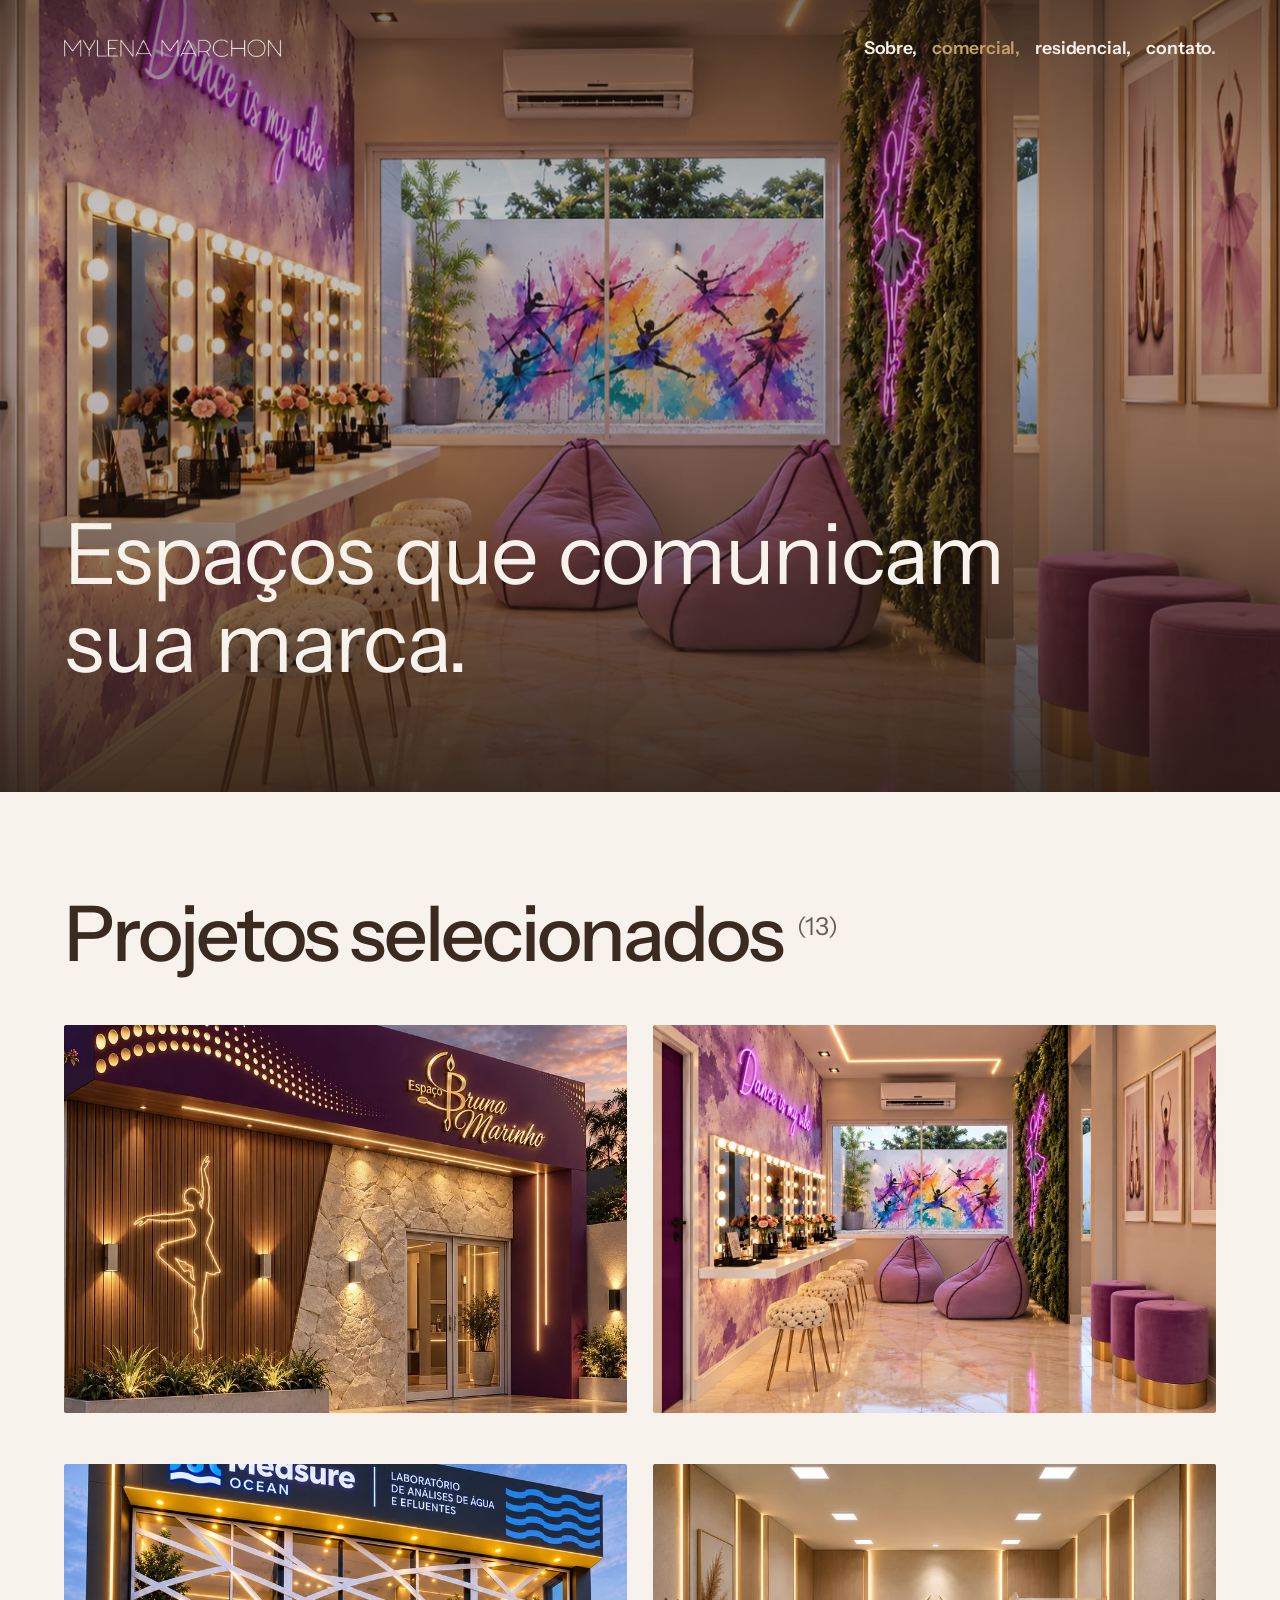
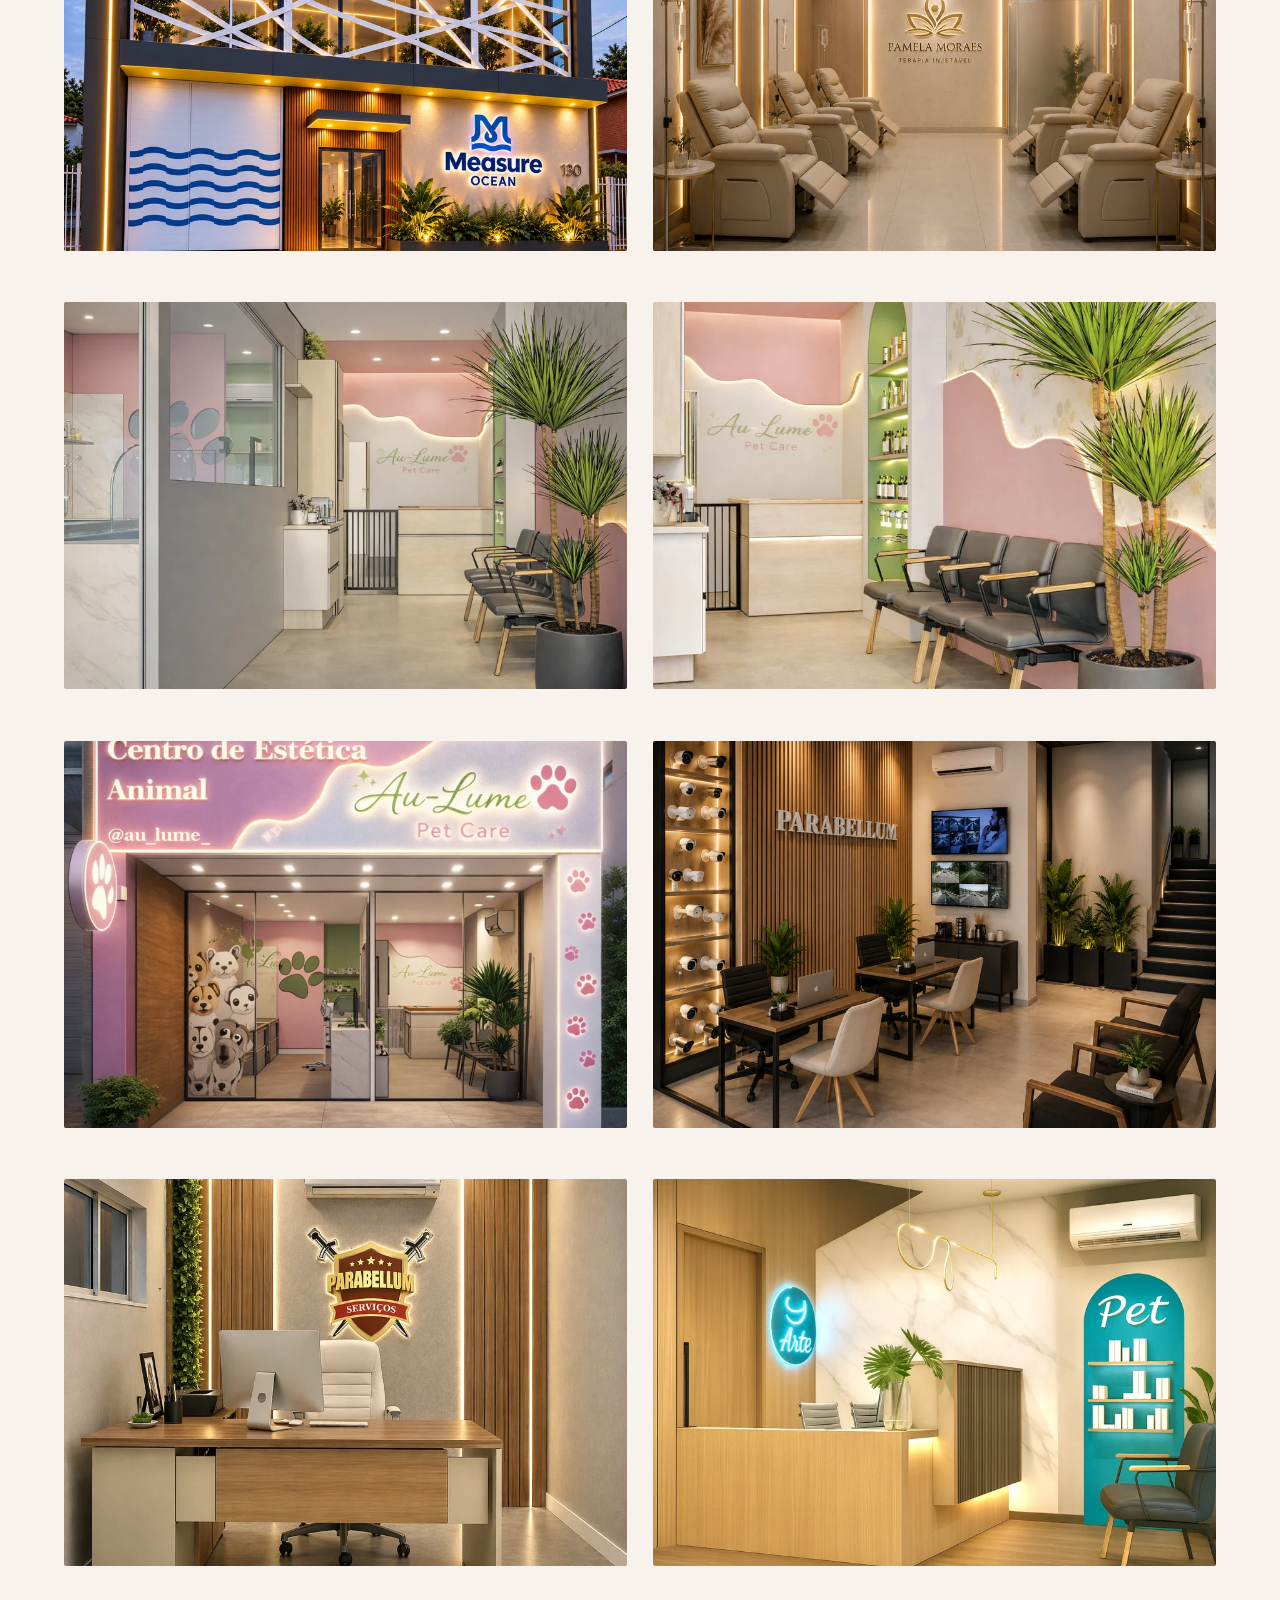
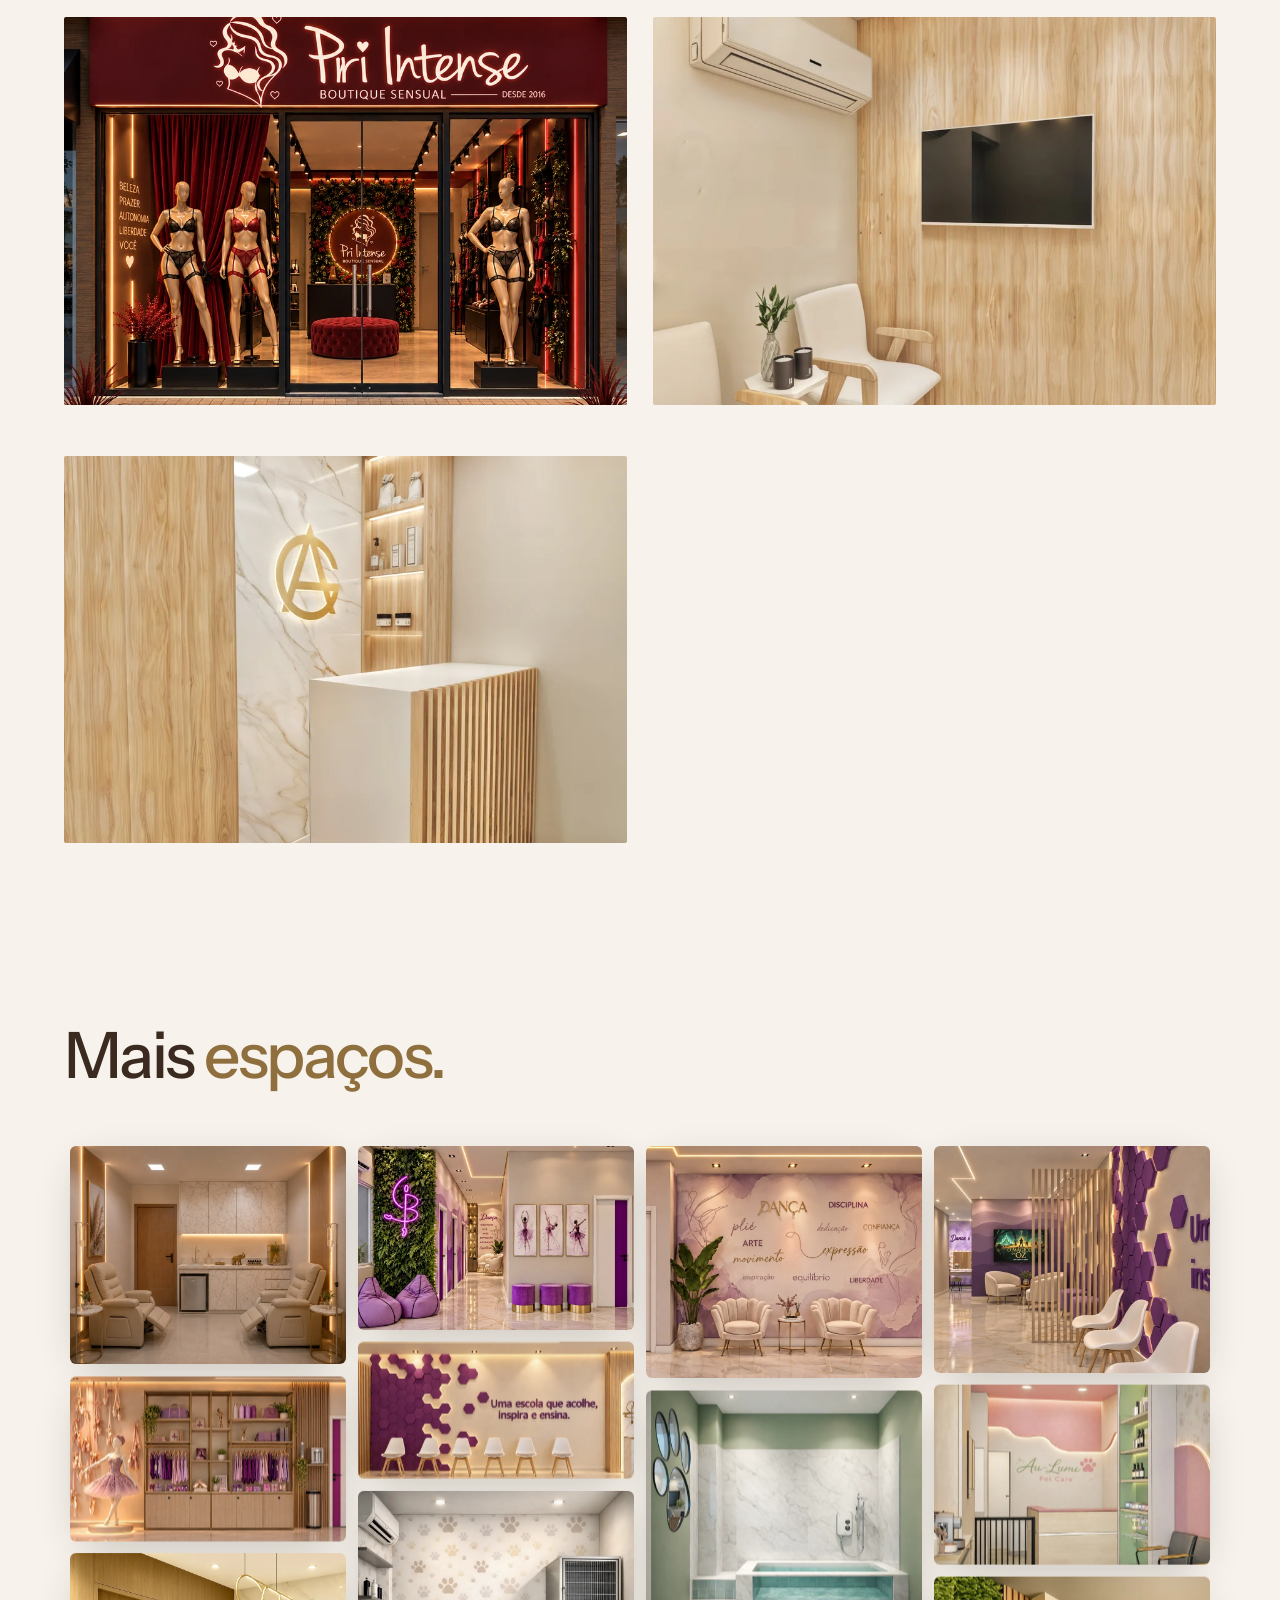
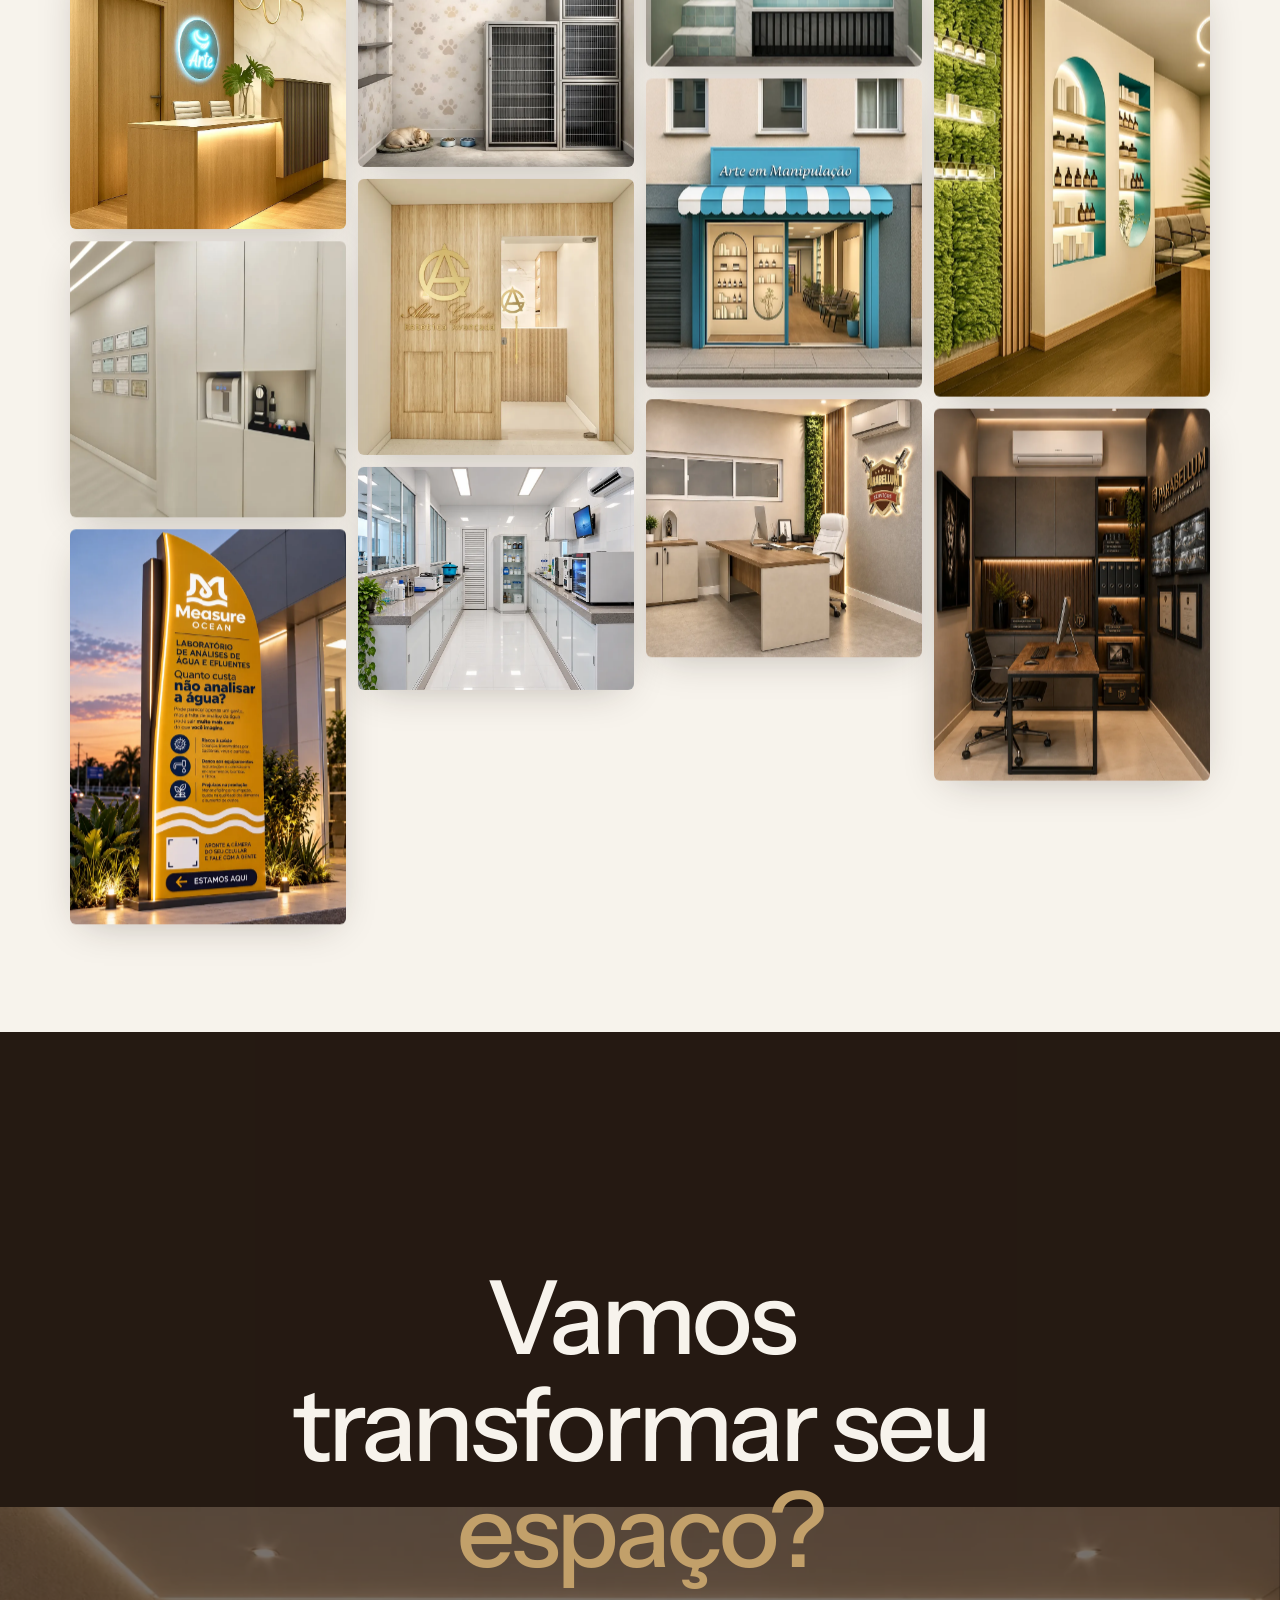
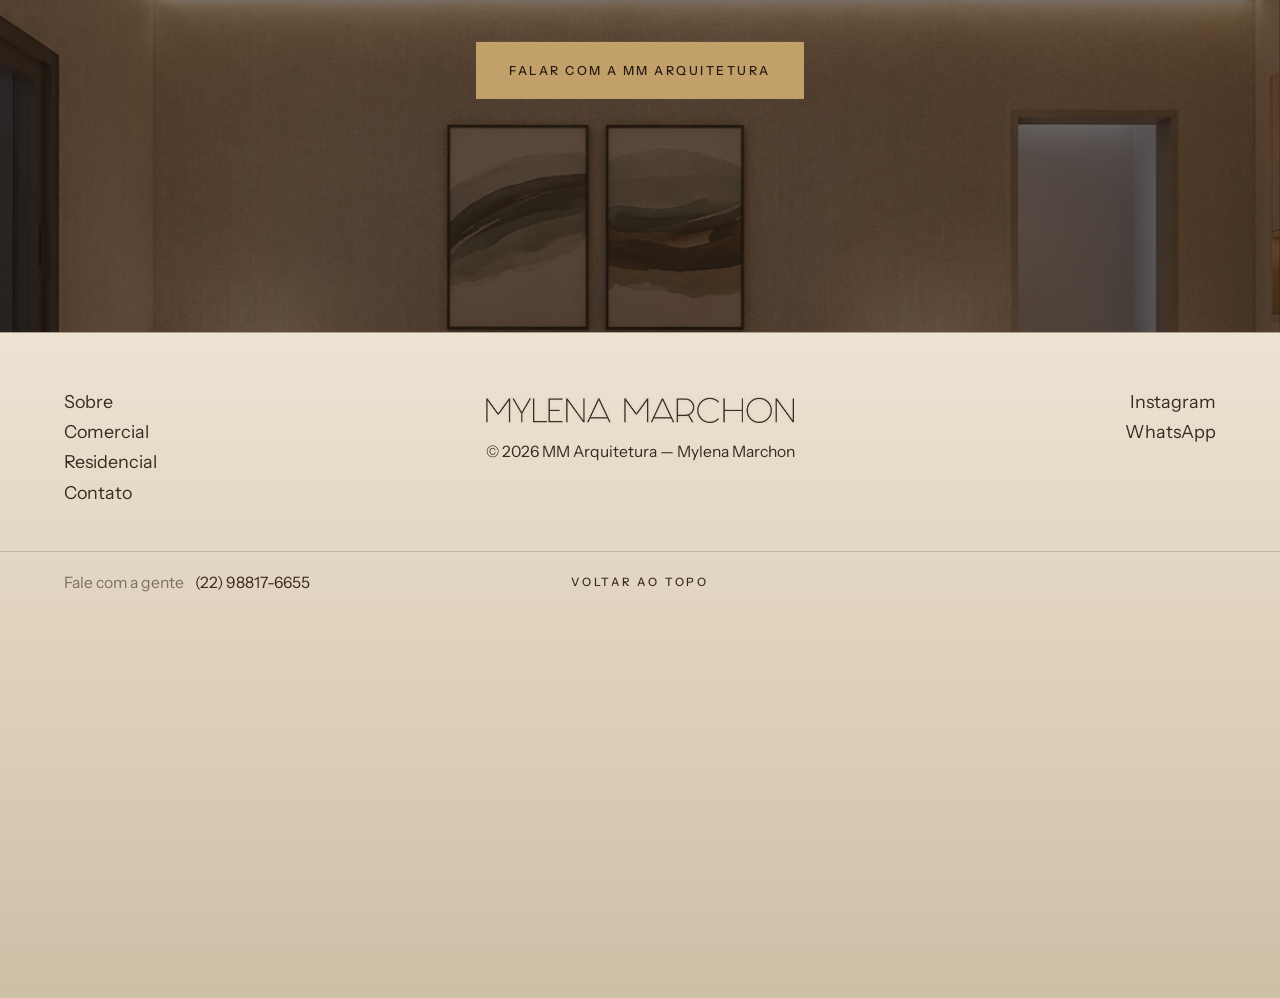
==== commit 61bbb914: "Site MM Arquitetura Co-Authored-By: Claude Sonnet 5.5 <noreply@anthropic.com>" ====
--- a/comerciais.html
+++ b/comerciais.html
@@ -41,7 +41,6 @@
       <div class="hero__slide is-active"><img src="assets/img/com-bruna2-1800.webp" srcset="assets/img/com-bruna2-900.webp 900w, assets/img/com-bruna2-1800.webp 1800w" sizes="100vw" alt="Sala de aula de dança com espelhos e iluminação" fetchpriority="high"></div>
       <div class="hero__shade"></div>
       <div class="hero__content">
-        <span class="eyebrow eyebrow--light">Projetos comerciais</span>
         <h1 class="display h-xl">Espaços que <em>comunicam</em> sua marca.</h1>
       </div>
     </section>
@@ -50,62 +49,48 @@
       <div class="plist__grid">
         <figure class="pitem" data-reveal>
           <div class="pitem__img"><img src="assets/img/com-bruna-1800.webp" srcset="assets/img/com-bruna-900.webp 900w, assets/img/com-bruna-1800.webp 1800w" sizes="(max-width:760px) 92vw, 46vw" width="1202" height="1199" alt="Fachada da escola de dança com ripado, pedra e letreiro dourado" decoding="async" draggable="false"></div>
-          <figcaption><span>Espaço Bruna Marinho · fachada</span><span>São Pedro da Aldeia</span></figcaption>
         </figure>
         <figure class="pitem" data-reveal>
           <div class="pitem__img"><img src="assets/img/com-bruna2-1800.webp" srcset="assets/img/com-bruna2-900.webp 900w, assets/img/com-bruna2-1800.webp 1800w" sizes="(max-width:760px) 92vw, 46vw" width="1496" height="1051" alt="Sala de aula de dança com espelhos e identidade visual" decoding="async" draggable="false"></div>
-          <figcaption><span>Espaço Bruna Marinho · sala de aula</span><span>São Pedro da Aldeia</span></figcaption>
         </figure>
         <figure class="pitem" data-reveal>
           <div class="pitem__img"><img src="assets/img/com-measure-1800.webp" srcset="assets/img/com-measure-900.webp 900w, assets/img/com-measure-1800.webp 1800w" sizes="(max-width:760px) 92vw, 46vw" width="1312" height="1199" alt="Fachada do laboratório Measure Ocean em azul e dourado" decoding="async" loading="lazy" draggable="false"></div>
-          <figcaption><span>Measure Ocean</span><span>Cabo Frio</span></figcaption>
         </figure>
         <figure class="pitem" data-reveal>
           <div class="pitem__img"><img src="assets/img/com-pamela-1800.webp" srcset="assets/img/com-pamela-900.webp 900w, assets/img/com-pamela-1800.webp 1800w" sizes="(max-width:760px) 92vw, 46vw" width="1448" height="1086" alt="Sala de procedimentos com poltronas e iluminação acolhedora" decoding="async" loading="lazy" draggable="false"></div>
-          <figcaption><span>Clínica Pamela Moraes</span><span>Araruama</span></figcaption>
         </figure>
         <figure class="pitem" data-reveal>
           <div class="pitem__img"><img src="assets/img/com-aulume2-1800.webp" srcset="assets/img/com-aulume2-900.webp 900w, assets/img/com-aulume2-1800.webp 1800w" sizes="(max-width:760px) 92vw, 46vw" width="1536" height="1024" alt="Recepção do pet care em tons rosa e verde" decoding="async" loading="lazy" draggable="false"></div>
-          <figcaption><span>Au Lume Pet Care</span><span>Araruama</span></figcaption>
         </figure>
         <figure class="pitem" data-reveal>
           <div class="pitem__img"><img src="assets/img/com-aulume-1800.webp" srcset="assets/img/com-aulume-900.webp 900w, assets/img/com-aulume-1800.webp 1800w" sizes="(max-width:760px) 92vw, 46vw" width="1024" height="1024" alt="Recepção com vegetação e poltronas" decoding="async" loading="lazy" draggable="false"></div>
-          <figcaption><span>Au Lume Pet Care · recepção</span><span>Araruama</span></figcaption>
         </figure>
         <figure class="pitem" data-reveal>
           <div class="pitem__img"><img src="assets/img/com-aulume3-1800.webp" srcset="assets/img/com-aulume3-900.webp 900w, assets/img/com-aulume3-1800.webp 1800w" sizes="(max-width:760px) 92vw, 46vw" width="1024" height="1024" alt="Fachada do Au Lume Pet Care com letreiro iluminado" decoding="async" loading="lazy" draggable="false"></div>
-          <figcaption><span>Au Lume Pet Care · fachada</span><span>Araruama</span></figcaption>
         </figure>
         <figure class="pitem" data-reveal>
           <div class="pitem__img"><img src="assets/img/com-parab2-1800.webp" srcset="assets/img/com-parab2-900.webp 900w, assets/img/com-parab2-1800.webp 1800w" sizes="(max-width:760px) 92vw, 46vw" width="1377" height="1142" alt="Sala de reunião com vegetação e iluminação linear" decoding="async" loading="lazy" draggable="false"></div>
-          <figcaption><span>Parabellum</span><span>Araruama</span></figcaption>
         </figure>
         <figure class="pitem" data-reveal>
           <div class="pitem__img"><img src="assets/img/com-parab-1800.webp" srcset="assets/img/com-parab-900.webp 900w, assets/img/com-parab-1800.webp 1800w" sizes="(max-width:760px) 92vw, 46vw" width="1285" height="1223" alt="Escritório com a identidade da marca" decoding="async" loading="lazy" draggable="false"></div>
-          <figcaption><span>Parabellum · escritório</span><span>Araruama</span></figcaption>
         </figure>
         <figure class="pitem" data-reveal>
           <div class="pitem__img"><img src="assets/img/com-farm-1800.webp" srcset="assets/img/com-farm-900.webp 900w, assets/img/com-farm-1800.webp 1800w" sizes="(max-width:760px) 92vw, 46vw" width="1536" height="1024" alt="Farmácia de manipulação com balcão em madeira" decoding="async" loading="lazy" draggable="false"></div>
-          <figcaption><span>Farmácia de manipulação</span><span>Balcão e vitrines</span></figcaption>
         </figure>
         <figure class="pitem" data-reveal>
           <div class="pitem__img"><img src="assets/img/com-pri-1800.webp" srcset="assets/img/com-pri-900.webp 900w, assets/img/com-pri-1800.webp 1800w" sizes="(max-width:760px) 92vw, 46vw" width="1323" height="1189" alt="Fachada da boutique sensual com cortinas e vitrine" decoding="async" loading="lazy" draggable="false"></div>
-          <figcaption><span>Priintense</span><span>Araruama</span></figcaption>
         </figure>
         <figure class="pitem" data-reveal>
           <div class="pitem__img"><img src="assets/img/com-alice-1800.webp" srcset="assets/img/com-alice-900.webp 900w, assets/img/com-alice-1800.webp 1800w" sizes="(max-width:760px) 92vw, 46vw" width="1800" height="1800" alt="Recepção de clínica com painel em madeira e letreiro dourado" decoding="async" loading="lazy" draggable="false"></div>
-          <figcaption><span>Clínica de estética</span><span>Recepção</span></figcaption>
         </figure>
         <figure class="pitem" data-reveal>
           <div class="pitem__img"><img src="assets/img/com-alice2-1800.webp" srcset="assets/img/com-alice2-900.webp 900w, assets/img/com-alice2-1800.webp 1800w" sizes="(max-width:760px) 92vw, 46vw" width="1800" height="1800" alt="Balcão de atendimento com mármore e ripado" decoding="async" loading="lazy" draggable="false"></div>
-          <figcaption><span>Clínica de estética · atendimento</span><span>Balcão</span></figcaption>
         </figure>
       </div>
     </section>
 
     <section class="section section--light gallery" aria-label="Galeria de fotos">
       <div class="gallery__head">
-        <span class="eyebrow" data-reveal>Galeria</span>
         <h2 class="display h-lg" data-reveal style="--d:.08s">Mais <em>espaços.</em></h2>
       </div>
       <div class="masonry" data-masonry>
@@ -133,7 +118,6 @@
     <section class="frame frame--center on-dark" aria-label="Contato">
       <div class="frame__media"><img src="assets/img/res-sala1-1800.webp" srcset="assets/img/res-sala1-900.webp 900w, assets/img/res-sala1-1800.webp 1800w" sizes="100vw" alt="" loading="lazy"></div>
       <div class="frame__body">
-        <span class="eyebrow" data-reveal>Vamos conversar</span>
         <h2 class="display h-xl" data-reveal style="--d:.08s">Vamos transformar seu <em>espaço?</em></h2>
         <a class="btn" data-reveal style="--d:.16s" href="https://wa.me/5522988176655?text=Quero%20iniciar%20meu%20projeto" target="_blank" rel="noopener">Falar com a MM Arquitetura</a>
       </div>
@@ -160,7 +144,6 @@
     <div class="foot__bar">
       <p class="foot__call"><span>Fale com a gente</span> <a href="https://wa.me/5522988176655" target="_blank" rel="noopener">(22) 98817-6655</a></p>
       <a class="foot__top" href="#">Voltar ao topo</a>
-      <p class="foot__where">Araruama · Região dos Lagos · Niterói · Rio de Janeiro · On-line</p>
     </div>
     <div class="foot__sketch" data-sketch><svg class="sk" viewBox="0 0 1900 520" preserveAspectRatio="xMidYMax slice" aria-hidden="true" focusable="false"><path class="s" pathLength="1" style="--d:0.00s" d="M0 460 C180 448 420 464 700 454 S1180 446 1440 458 S1760 450 1900 456"/><path class="l" pathLength="1" style="--d:0.03s" d="M0 478 C260 468 560 482 900 472 S1500 478 1900 470"/><path class="s" pathLength="1" style="--d:0.05s" d="M331.4 167.9 Q554.8 162.2 780.0 156.3"/><path class="s" pathLength="1" style="--d:0.08s" d="M326.4 182.9 Q554.7 176.0 784.7 169.4"/><path class="s" pathLength="1" style="--d:0.10s" d="M786.6 168.5 Q786.4 178.2 791.5 185.5"/><path class="s" pathLength="1" style="--d:0.13s" d="M324.9 180.4 Q328.6 175.5 330.1 166.6"/><path class="s" pathLength="1" style="--d:0.16s" d="M370.5 181.9 Q370.8 316.0 371.8 453.1"/><path class="s" pathLength="1" style="--d:0.18s" d="M752.0 182.5 Q752.1 317.6 751.9 451.3"/><path class="l" pathLength="1" style="--d:0.21s" d="M373.1 232.7 Q564.0 230.0 751.4 223.1"/><path class="s" pathLength="1" style="--d:0.23s" d="M419.4 194.8 L700.7 189.7 L701.0 219.7 L421.3 227.0 L418.6 195.2"/><path class="l" pathLength="1" style="--d:0.26s" d="M471.0 196.8 Q471.6 210.4 469.1 224.3"/><path class="l" pathLength="1" style="--d:0.29s" d="M519.2 196.7 Q521.1 209.6 520.9 224.5"/><path class="l" pathLength="1" style="--d:0.31s" d="M569.2 196.1 Q568.5 209.5 570.6 223.4"/><path class="l" pathLength="1" style="--d:0.34s" d="M619.4 197.5 Q620.2 210.3 619.3 224.3"/><path class="l" pathLength="1" style="--d:0.37s" d="M664.4 196.5 Q663.5 210.2 665.9 224.6"/><path class="h" pathLength="1" style="--d:0.39s" d="M429.4 223.8 Q440.6 211.3 452.7 197.3"/><path class="h" pathLength="1" style="--d:0.42s" d="M459.4 223.5 Q470.2 211.5 482.5 196.7"/><path class="h" pathLength="1" style="--d:0.44s" d="M489.2 224.2 Q500.6 209.6 511.5 197.2"/><path class="h" pathLength="1" style="--d:0.47s" d="M520.9 224.0 Q530.7 210.4 542.1 197.7"/><path class="h" pathLength="1" style="--d:0.50s" d="M550.8 224.6 Q560.4 209.8 571.5 196.4"/><path class="h" pathLength="1" style="--d:0.52s" d="M579.4 224.9 Q591.5 211.4 602.8 197.2"/><path class="h" pathLength="1" style="--d:0.55s" d="M609.1 224.9 Q620.8 209.7 631.5 197.4"/><path class="h" pathLength="1" style="--d:0.57s" d="M640.2 223.6 Q650.5 211.1 661.4 197.4"/><path class="h" pathLength="1" style="--d:0.60s" d="M670.1 224.7 Q680.1 210.0 692.2 196.6"/><path class="s" pathLength="1" style="--d:0.63s" d="M411.2 261.2 L714.6 255.4 L715.8 442.8 L409.1 443.6 L410.2 261.0"/><path class="l" pathLength="1" style="--d:0.65s" d="M463.0 260.3 Q461.4 353.6 462.4 444.2"/><path class="l" pathLength="1" style="--d:0.68s" d="M513.0 260.8 Q512.6 350.1 514.4 444.9"/><path class="l" pathLength="1" style="--d:0.70s" d="M566.0 260.5 Q564.1 352.5 565.6 445.0"/><path class="l" pathLength="1" style="--d:0.73s" d="M618.5 260.8 Q616.3 352.2 618.5 444.4"/><path class="l" pathLength="1" style="--d:0.76s" d="M667.7 260.4 Q669.2 353.7 668.8 444.7"/><path class="l" pathLength="1" style="--d:0.78s" d="M411.2 332.2 Q562.7 330.2 716.4 325.6"/><path class="h" pathLength="1" style="--d:0.81s" d="M419.2 332.3 Q429.2 300.2 439.0 268.8"/><path class="h" pathLength="1" style="--d:0.83s" d="M442.5 332.2 Q451.5 299.8 459.9 268.7"/><path class="h" pathLength="1" style="--d:0.86s" d="M463.1 332.2 Q472.2 300.5 482.0 267.5"/><path class="h" pathLength="1" style="--d:0.89s" d="M486.2 332.8 Q495.4 300.0 503.5 267.0"/><path class="h" pathLength="1" style="--d:0.91s" d="M507.4 331.3 Q516.6 300.4 526.8 268.3"/><path class="h" pathLength="1" style="--d:0.94s" d="M529.7 332.3 Q538.9 300.8 547.4 267.9"/><path class="h" pathLength="1" style="--d:0.97s" d="M552.8 331.8 Q561.6 300.8 570.2 267.6"/><path class="h" pathLength="1" style="--d:0.99s" d="M574.7 332.7 Q582.3 300.0 592.4 268.9"/><path class="h" pathLength="1" style="--d:1.02s" d="M595.9 331.6 Q604.6 299.3 613.4 267.8"/><path class="h" pathLength="1" style="--d:1.04s" d="M617.6 332.7 Q627.3 300.0 637.0 267.9"/><path class="h" pathLength="1" style="--d:1.07s" d="M640.7 331.1 Q648.1 299.1 658.4 268.1"/><path class="h" pathLength="1" style="--d:1.10s" d="M661.0 331.3 Q670.6 300.6 679.9 267.0"/><path class="h" pathLength="1" style="--d:1.12s" d="M683.3 331.1 Q693.7 299.5 702.3 267.9"/><path class="h" pathLength="1" style="--d:1.15s" d="M706.6 332.9 Q715.3 300.3 724.4 267.4"/><path class="h" pathLength="1" style="--d:1.17s" d="M419.0 441.9 Q432.0 390.4 444.4 339.4"/><path class="h" pathLength="1" style="--d:1.20s" d="M458.4 442.0 Q469.5 390.7 482.2 340.5"/><path class="h" pathLength="1" style="--d:1.23s" d="M496.8 441.2 Q507.8 391.6 520.9 340.4"/><path class="h" pathLength="1" style="--d:1.25s" d="M534.3 442.8 Q545.3 390.9 557.8 340.1"/><path class="h" pathLength="1" style="--d:1.28s" d="M572.9 441.9 Q584.8 391.6 596.3 339.4"/><path class="h" pathLength="1" style="--d:1.30s" d="M610.3 442.4 Q622.4 391.6 633.4 340.8"/><path class="h" pathLength="1" style="--d:1.33s" d="M648.1 442.6 Q661.0 392.0 671.6 340.8"/><path class="h" pathLength="1" style="--d:1.36s" d="M685.2 441.9 Q698.7 390.7 710.1 340.5"/><path class="s" pathLength="1" style="--d:1.38s" d="M724.0 298.7 L744.9 296.8 L744.8 445.1 L723.5 446.8 L723.0 299.0"/><path class="l" pathLength="1" style="--d:1.41s" d="M738.4 372.2 Q738.1 382.9 738.5 392.0"/><path class="s" pathLength="1" style="--d:1.43s" d="M751.1 290.1 Q967.8 283.3 1179.3 280.7"/><path class="l" pathLength="1" style="--d:1.46s" d="M753.1 304.2 Q964.6 299.1 1175.4 293.6"/><path class="s" pathLength="1" style="--d:1.49s" d="M791.1 293.5 Q792.3 370.8 791.5 452.2"/><path class="s" pathLength="1" style="--d:1.51s" d="M880.3 290.5 Q879.5 372.0 880.3 452.1"/><path class="s" pathLength="1" style="--d:1.54s" d="M970.0 292.6 Q971.0 372.3 968.2 452.1"/><path class="s" pathLength="1" style="--d:1.57s" d="M1059.3 291.9 Q1061.7 373.7 1058.5 451.8"/><path class="s" pathLength="1" style="--d:1.59s" d="M1149.4 291.0 Q1152.2 371.9 1151.6 453.4"/><path class="l" pathLength="1" style="--d:1.62s" d="M765.2 283.5 Q767.6 276.3 769.6 268.3"/><path class="l" pathLength="1" style="--d:1.64s" d="M785.2 282.9 Q786.8 275.4 789.4 266.9"/><path class="l" pathLength="1" style="--d:1.67s" d="M803.5 283.1 Q806.0 274.8 807.9 266.9"/><path class="l" pathLength="1" style="--d:1.70s" d="M822.5 282.2 Q824.9 274.7 827.2 266.9"/><path class="l" pathLength="1" style="--d:1.72s" d="M842.2 282.8 Q844.0 274.6 845.6 266.6"/><path class="l" pathLength="1" style="--d:1.75s" d="M860.7 281.5 Q863.4 274.2 865.7 265.3"/><path class="l" pathLength="1" style="--d:1.77s" d="M879.4 280.9 Q882.6 273.8 884.4 264.9"/><path class="l" pathLength="1" style="--d:1.80s" d="M898.9 281.3 Q900.5 273.2 902.4 264.7"/><path class="l" pathLength="1" style="--d:1.83s" d="M917.5 280.7 Q920.2 271.8 922.7 265.1"/><path class="l" pathLength="1" style="--d:1.85s" d="M937.4 280.0 Q938.5 272.0 941.3 263.5"/><path class="l" pathLength="1" style="--d:1.88s" d="M955.3 279.6 Q957.5 271.0 960.0 263.6"/><path class="l" pathLength="1" style="--d:1.90s" d="M974.5 279.6 Q976.6 270.7 979.8 263.7"/><path class="l" pathLength="1" style="--d:1.93s" d="M994.7 278.5 Q995.5 270.1 998.4 262.3"/><path class="l" pathLength="1" style="--d:1.96s" d="M1012.9 278.3 Q1015.0 270.2 1016.2 262.5"/><path class="l" pathLength="1" style="--d:1.98s" d="M1031.9 278.1 Q1034.4 269.3 1035.8 261.2"/><path class="l" pathLength="1" style="--d:2.01s" d="M1050.2 277.9 Q1052.6 269.3 1055.5 261.6"/><path class="l" pathLength="1" style="--d:2.03s" d="M1069.8 277.0 Q1072.4 269.0 1074.0 261.6"/><path class="l" pathLength="1" style="--d:2.06s" d="M1089.7 276.7 Q1091.4 268.1 1093.4 260.9"/><path class="l" pathLength="1" style="--d:2.09s" d="M1108.6 276.2 Q1109.9 268.4 1112.4 260.3"/><path class="l" pathLength="1" style="--d:2.11s" d="M1126.3 275.2 Q1128.9 267.7 1131.0 258.7"/><path class="l" pathLength="1" style="--d:2.14s" d="M1146.2 274.6 Q1147.8 267.2 1150.7 259.3"/><path class="l" pathLength="1" style="--d:2.17s" d="M1165.1 274.6 Q1166.8 266.7 1168.8 259.3"/><path class="s" pathLength="1" style="--d:2.19s" d="M752.8 269.5 Q967.6 263.8 1180.5 258.4"/><path class="l" pathLength="1" style="--d:2.22s" d="M1180.7 451.3 L1199.7 460.7 L1329.1 459.7"/><path class="l" pathLength="1" style="--d:2.24s" d="M1187.3 454.2 Q1221.4 453.0 1260.0 455.5"/><path class="l" pathLength="1" style="--d:2.27s" d="M1192.4 459.0 Q1233.3 460.0 1272.6 458.3"/><path class="l" pathLength="1" style="--d:2.30s" d="M1199.4 460.9 Q1244.0 460.2 1287.9 460.9"/><path class="l" pathLength="1" style="--d:2.32s" d="M1202.6 467.4 Q1253.0 466.4 1301.7 466.1"/><path class="s" pathLength="1" style="--d:2.35s" d="M214 458 C217.6 358.0 235.6 283.0 232 208"/><path class="l" pathLength="1" style="--d:2.37s" d="M221 458 C224.6 358.0 242.6 283.0 237 212"/><path class="s" pathLength="1" style="--d:2.40s" d="M232 208 Q152.0 189.7 105.2 270.7"/><path class="l" pathLength="1" style="--d:2.43s" d="M232 210 Q160.0 199.7 101.2 276.7"/><path class="s" pathLength="1" style="--d:2.45s" d="M232 208 Q163.0 174.8 119.0 261.6"/><path class="l" pathLength="1" style="--d:2.48s" d="M232 210 Q169.9 184.8 115.0 267.6"/><path class="s" pathLength="1" style="--d:2.50s" d="M232 208 Q192.2 164.0 169.1 245.8"/><path class="l" pathLength="1" style="--d:2.53s" d="M232 210 Q196.2 174.0 165.1 251.8"/><path class="s" pathLength="1" style="--d:2.56s" d="M232 208 Q232.0 160.0 234.6 234.0"/><path class="l" pathLength="1" style="--d:2.58s" d="M232 210 Q232.0 170.0 230.6 240.0"/><path class="s" pathLength="1" style="--d:2.61s" d="M232 208 Q271.8 164.0 289.8 245.5"/><path class="l" pathLength="1" style="--d:2.63s" d="M232 210 Q267.8 174.0 285.8 251.5"/><path class="s" pathLength="1" style="--d:2.66s" d="M232 208 Q301.0 174.8 336.9 256.6"/><path class="l" pathLength="1" style="--d:2.69s" d="M232 210 Q294.1 184.8 332.9 262.6"/><path class="s" pathLength="1" style="--d:2.71s" d="M232 208 Q312.0 189.7 363.0 270.9"/><path class="l" pathLength="1" style="--d:2.74s" d="M232 210 Q304.0 199.7 359.0 276.9"/><path class="l" pathLength="1" style="--d:2.77s" d="M212.5 416.9 Q217.9 415.6 222.5 413.8"/><path class="l" pathLength="1" style="--d:2.79s" d="M213.0 375.2 Q217.9 373.6 221.7 372.7"/><path class="l" pathLength="1" style="--d:2.82s" d="M213.0 333.6 Q217.9 332.2 222.4 331.1"/><path class="l" pathLength="1" style="--d:2.84s" d="M212.9 291.0 Q217.1 290.5 221.5 289.4"/><path class="l" pathLength="1" style="--d:2.87s" d="M213.2 249.6 Q217.1 248.6 221.7 247.8"/><path class="s" pathLength="1" style="--d:2.90s" d="M1330 456 C1325.6 340.0 1303.6 253.0 1308 166"/><path class="l" pathLength="1" style="--d:2.92s" d="M1337 456 C1332.6 340.0 1310.6 253.0 1313 170"/><path class="s" pathLength="1" style="--d:2.95s" d="M1308 166 Q1215.2 147.6 1158.6 232.8"/><path class="l" pathLength="1" style="--d:2.97s" d="M1308 168 Q1224.5 157.6 1154.6 238.8"/><path class="s" pathLength="1" style="--d:3.00s" d="M1308 166 Q1228.0 130.4 1180.3 223.0"/><path class="l" pathLength="1" style="--d:3.03s" d="M1308 168 Q1236.0 140.4 1176.3 229.0"/><path class="s" pathLength="1" style="--d:3.05s" d="M1308 166 Q1261.9 117.8 1239.7 208.3"/><path class="l" pathLength="1" style="--d:3.08s" d="M1308 168 Q1266.5 127.8 1235.7 214.3"/><path class="s" pathLength="1" style="--d:3.10s" d="M1308 166 Q1308.0 113.2 1304.9 190.1"/><path class="l" pathLength="1" style="--d:3.13s" d="M1308 168 Q1308.0 123.2 1300.9 196.1"/><path class="s" pathLength="1" style="--d:3.16s" d="M1308 166 Q1354.1 117.8 1386.5 208.8"/><path class="l" pathLength="1" style="--d:3.18s" d="M1308 168 Q1349.5 127.8 1382.5 214.8"/><path class="s" pathLength="1" style="--d:3.21s" d="M1308 166 Q1388.0 130.4 1437.5 216.6"/><path class="l" pathLength="1" style="--d:3.23s" d="M1308 168 Q1380.0 140.4 1433.5 222.6"/><path class="s" pathLength="1" style="--d:3.26s" d="M1308 166 Q1400.8 147.6 1453.7 231.9"/><path class="l" pathLength="1" style="--d:3.29s" d="M1308 168 Q1391.5 157.6 1449.7 237.9"/><path class="l" pathLength="1" style="--d:3.31s" d="M1329.2 408.0 Q1333.6 406.8 1337.6 405.4"/><path class="l" pathLength="1" style="--d:3.34s" d="M1329.5 358.8 Q1334.0 358.7 1337.5 357.1"/><path class="l" pathLength="1" style="--d:3.37s" d="M1328.5 311.0 Q1333.4 310.1 1337.5 308.5"/><path class="l" pathLength="1" style="--d:3.39s" d="M1329.2 262.5 Q1333.7 261.7 1338.0 260.3"/><path class="l" pathLength="1" style="--d:3.42s" d="M1329.4 213.8 Q1333.3 213.6 1337.5 212.7"/><path class="s" pathLength="1" style="--d:3.44s" d="M1690 458 C1693.2 366.0 1709.2 297.0 1706 228"/><path class="l" pathLength="1" style="--d:3.47s" d="M1697 458 C1700.2 366.0 1716.2 297.0 1711 232"/><path class="s" pathLength="1" style="--d:3.50s" d="M1706 228 Q1632.4 209.7 1589.7 294.7"/><path class="l" pathLength="1" style="--d:3.52s" d="M1706 230 Q1639.8 219.7 1585.7 300.7"/><path class="s" pathLength="1" style="--d:3.55s" d="M1706 228 Q1642.5 196.0 1601.0 279.2"/><path class="l" pathLength="1" style="--d:3.57s" d="M1706 230 Q1648.9 206.0 1597.0 285.2"/><path class="s" pathLength="1" style="--d:3.60s" d="M1706 228 Q1669.4 186.0 1644.6 271.1"/><path class="l" pathLength="1" style="--d:3.63s" d="M1706 230 Q1673.1 196.0 1640.6 277.1"/><path class="s" pathLength="1" style="--d:3.65s" d="M1706 228 Q1706.0 182.4 1704.4 257.5"/><path class="l" pathLength="1" style="--d:3.68s" d="M1706 230 Q1706.0 192.4 1700.4 263.5"/><path class="s" pathLength="1" style="--d:3.70s" d="M1706 228 Q1742.6 186.0 1770.4 266.3"/><path class="l" pathLength="1" style="--d:3.73s" d="M1706 230 Q1738.9 196.0 1766.4 272.3"/><path class="s" pathLength="1" style="--d:3.76s" d="M1706 228 Q1769.5 196.0 1808.1 282.5"/><path class="l" pathLength="1" style="--d:3.78s" d="M1706 230 Q1763.1 206.0 1804.1 288.5"/><path class="s" pathLength="1" style="--d:3.81s" d="M1706 228 Q1779.6 209.7 1828.8 291.3"/><path class="l" pathLength="1" style="--d:3.83s" d="M1706 230 Q1772.2 219.7 1824.8 297.3"/><path class="l" pathLength="1" style="--d:3.86s" d="M1689.5 419.2 Q1693.4 418.3 1697.5 417.7"/><path class="l" pathLength="1" style="--d:3.89s" d="M1688.8 381.7 Q1693.5 380.5 1697.5 379.0"/><path class="l" pathLength="1" style="--d:3.91s" d="M1688.8 343.3 Q1693.7 341.6 1698.2 340.7"/><path class="l" pathLength="1" style="--d:3.94s" d="M1689.3 304.5 Q1693.1 303.5 1697.5 302.9"/><path class="l" pathLength="1" style="--d:3.97s" d="M1689.5 266.8 Q1693.6 265.8 1697.9 264.7"/><path class="s" pathLength="1" style="--d:3.99s" d="M264 454 Q271.2 423.3 278.4 454 Q285.6 423.1 292.8 454 Q300.0 421.6 307.2 454 Q314.4 412.0 321.6 454 Q328.8 412.7 336.0 454"/><path class="s" pathLength="1" style="--d:4.02s" d="M1200 456 Q1206.0 431.3 1212.0 456 Q1218.0 429.6 1224.0 456 Q1230.0 429.5 1236.0 456 Q1242.0 429.6 1248.0 456 Q1254.0 429.1 1260.0 456"/><path class="s" pathLength="1" style="--d:4.04s" d="M1500 454 Q1508.0 418.2 1516.0 454 Q1524.0 422.1 1532.0 454 Q1540.0 414.7 1548.0 454 Q1556.0 410.1 1564.0 454 Q1572.0 415.2 1580.0 454"/><path class="l" pathLength="1" style="--d:4.07s" d="M30 485.7 l0.4 -6.1"/><path class="l" pathLength="1" style="--d:4.10s" d="M35 485.7 l1.6 -8.4"/><path class="l" pathLength="1" style="--d:4.12s" d="M68 471.3 l-2.9 -8.1"/><path class="l" pathLength="1" style="--d:4.15s" d="M73 471.3 l0.3 -6.8"/><path class="l" pathLength="1" style="--d:4.17s" d="M106 489.1 l0.9 -9.8"/><path class="l" pathLength="1" style="--d:4.20s" d="M111 489.1 l-2.6 -6.7"/><path class="l" pathLength="1" style="--d:4.23s" d="M144 484.5 l-2.5 -5.5"/><path class="l" pathLength="1" style="--d:4.25s" d="M149 484.5 l1.4 -8.5"/><path class="l" pathLength="1" style="--d:4.28s" d="M182 466.2 l0.8 -5.9"/><path class="l" pathLength="1" style="--d:4.30s" d="M187 466.2 l1.5 -7.2"/><path class="l" pathLength="1" style="--d:4.33s" d="M220 470.4 l-1.7 -9.6"/><path class="l" pathLength="1" style="--d:4.36s" d="M225 470.4 l0.1 -7.8"/><path class="l" pathLength="1" style="--d:4.38s" d="M258 474.3 l-1.0 -10.8"/><path class="l" pathLength="1" style="--d:4.41s" d="M263 474.3 l1.0 -6.5"/><path class="l" pathLength="1" style="--d:4.43s" d="M296 478.0 l1.3 -9.2"/><path class="l" pathLength="1" style="--d:4.46s" d="M301 478.0 l2.5 -6.1"/><path class="l" pathLength="1" style="--d:4.49s" d="M1208 485.5 l1.0 -10.1"/><path class="l" pathLength="1" style="--d:4.51s" d="M1213 485.5 l1.8 -8.2"/><path class="l" pathLength="1" style="--d:4.54s" d="M1246 487.1 l2.7 -8.8"/><path class="l" pathLength="1" style="--d:4.57s" d="M1251 487.1 l0.1 -7.6"/><path class="l" pathLength="1" style="--d:4.59s" d="M1284 484.9 l-0.5 -7.5"/><path class="l" pathLength="1" style="--d:4.62s" d="M1289 484.9 l-2.1 -7.7"/><path class="l" pathLength="1" style="--d:4.64s" d="M1322 489.8 l-0.7 -6.0"/><path class="l" pathLength="1" style="--d:4.67s" d="M1327 489.8 l-1.8 -6.1"/><path class="l" pathLength="1" style="--d:4.70s" d="M1360 471.6 l2.8 -5.4"/><path class="l" pathLength="1" style="--d:4.72s" d="M1365 471.6 l-1.1 -4.6"/><path class="l" pathLength="1" style="--d:4.75s" d="M1398 480.8 l1.7 -6.1"/><path class="l" pathLength="1" style="--d:4.77s" d="M1403 480.8 l-2.6 -6.3"/><path class="l" pathLength="1" style="--d:4.80s" d="M1436 479.2 l2.5 -5.2"/><path class="l" pathLength="1" style="--d:4.83s" d="M1441 479.2 l-2.3 -4.9"/><path class="l" pathLength="1" style="--d:4.85s" d="M1474 469.7 l-1.6 -9.3"/><path class="l" pathLength="1" style="--d:4.88s" d="M1479 469.7 l0.6 -5.1"/><path class="l" pathLength="1" style="--d:4.90s" d="M1512 468.8 l-1.3 -6.0"/><path class="l" pathLength="1" style="--d:4.93s" d="M1517 468.8 l1.5 -5.6"/><path class="l" pathLength="1" style="--d:4.96s" d="M1550 478.3 l1.9 -7.9"/><path class="l" pathLength="1" style="--d:4.98s" d="M1555 478.3 l-1.4 -8.4"/><path class="l" pathLength="1" style="--d:5.01s" d="M1588 487.8 l-0.9 -8.3"/><path class="l" pathLength="1" style="--d:5.03s" d="M1593 487.8 l2.7 -6.4"/><path class="l" pathLength="1" style="--d:5.06s" d="M1626 469.7 l-2.7 -10.7"/><path class="l" pathLength="1" style="--d:5.09s" d="M1631 469.7 l1.8 -5.9"/><path class="l" pathLength="1" style="--d:5.11s" d="M1664 477.7 l0.1 -6.6"/><path class="l" pathLength="1" style="--d:5.14s" d="M1669 477.7 l2.9 -7.3"/><path class="l" pathLength="1" style="--d:5.17s" d="M1702 470.2 l-2.9 -7.8"/><path class="l" pathLength="1" style="--d:5.19s" d="M1707 470.2 l-0.8 -8.0"/><path class="l" pathLength="1" style="--d:5.22s" d="M1740 482.5 l0.6 -5.9"/><path class="l" pathLength="1" style="--d:5.24s" d="M1745 482.5 l-2.1 -5.6"/><path class="l" pathLength="1" style="--d:5.27s" d="M1778 470.7 l2.2 -8.1"/><path class="l" pathLength="1" style="--d:5.30s" d="M1783 470.7 l0.8 -9.0"/><path class="l" pathLength="1" style="--d:5.32s" d="M1816 470.9 l0.2 -5.9"/><path class="l" pathLength="1" style="--d:5.35s" d="M1821 470.9 l1.6 -4.0"/><path class="l" pathLength="1" style="--d:5.37s" d="M1854 485.4 l2.1 -9.9"/><path class="l" pathLength="1" style="--d:5.40s" d="M1859 485.4 l-2.5 -5.3"/><path class="l" pathLength="1" style="--d:5.43s" d="M1892 482.6 l-2.4 -7.9"/><path class="l" pathLength="1" style="--d:5.45s" d="M1897 482.6 l-0.2 -8.8"/><path class="s" pathLength="1" style="--d:5.48s" d="M1458.1 389.0 Q1456.8 393.6 1455.4 395.3 Q1454.0 397.1 1452.0 397.6 Q1450.0 398.2 1448.0 397.5 Q1446.1 396.8 1444.6 395.1 Q1443.1 393.4 1442.4 391.2 Q1441.8 389.0 1442.5 386.8 Q1443.2 384.7 1444.6 382.9 Q1446.1 381.2 1448.0 380.7 Q1450.0 380.1 1452.0 380.8 Q1454.1 381.5 1455.5 383.0 Q1456.9 384.5 1457.6 386.8"/><path class="s" pathLength="1" style="--d:5.50s" d="M1450 398.0 L1450.6 422.9"/><path class="s" pathLength="1" style="--d:5.53s" d="M1450 406.0 Q1434 420.0 1430 432.0"/><path class="s" pathLength="1" style="--d:5.56s" d="M1450 406.0 Q1464 420.0 1468 430.0"/><path class="s" pathLength="1" style="--d:5.58s" d="M1450 422.9 L1440 458"/><path class="s" pathLength="1" style="--d:5.61s" d="M1450 422.9 L1460 458"/><path class="s" pathLength="1" style="--d:5.63s" d="M1507.7 383.0 Q1507.0 387.4 1505.5 389.1 Q1504.0 390.8 1502.0 391.6 Q1500.0 392.4 1498.0 391.5 Q1495.9 390.6 1494.5 389.0 Q1493.0 387.4 1492.5 385.2 Q1492.1 383.0 1492.6 380.8 Q1493.2 378.6 1494.6 376.8 Q1496.0 375.1 1498.0 374.7 Q1500.0 374.2 1502.0 374.8 Q1504.1 375.3 1505.6 376.9 Q1507.2 378.5 1507.7 380.7"/><path class="s" pathLength="1" style="--d:5.66s" d="M1500 392.0 L1501.3 421.3"/><path class="s" pathLength="1" style="--d:5.69s" d="M1500 400.0 Q1484 414.0 1480 426.0"/><path class="s" pathLength="1" style="--d:5.71s" d="M1500 400.0 Q1514 414.0 1518 424.0"/><path class="s" pathLength="1" style="--d:5.74s" d="M1500 421.3 L1490 460"/><path class="s" pathLength="1" style="--d:5.77s" d="M1500 421.3 L1510 460"/><path class="s" pathLength="1" style="--d:5.79s" d="M1550 460 q8 -22 28 -20 q16 -2 22 10 M1596 448 l-2 12 M1556 460 l-2 10 M1574 460 l1 10 M1586 456 l4 8 M1546 444 q-6 -8 -2 -14"/><path class="l" pathLength="1" style="--d:5.82s" d="M1500 90 q30 -34 66 -10 q34 -22 62 8 q38 -4 34 22"/><path class="l" pathLength="1" style="--d:5.84s" d="M1620 150 q22 -22 50 -8 q28 -16 48 8"/><path class="l" pathLength="1" style="--d:5.87s" d="M120 120 q20 -22 46 -8 q24 -14 40 8 q26 -2 24 16"/><path class="l" pathLength="1" style="--d:5.90s" d="M930 70 q8 -10 16 0 q8 -10 16 0"/><path class="l" pathLength="1" style="--d:5.92s" d="M980 96 q6 -8 12 0 q6 -8 12 0"/><path class="l" pathLength="1" style="--d:5.95s" d="M330 492 H790 M330 486 v12 M790 486 v12"/><path class="l" pathLength="1" style="--d:5.97s" d="M806 124 V450 M798 124 h16 M798 450 h16"/></svg></div>
   </footer>
--- a/css/style.css
+++ b/css/style.css
@@ -245,7 +245,7 @@
 .hero--page .hero__slide img { animation: drift 20s linear forwards; }
 
 /* ---------- Números: +600 (fileira de fotos que crescem e diminuem com a rolagem) ---------- */
-.counter { position: relative; height: 500vh; background: var(--offwhite); color: var(--brown-800); }
+.counter { position: relative; height: 260vh; background: var(--offwhite); color: var(--brown-800); }
 .counter__stick { position: sticky; top: 0; height: 100vh; height: 100svh; overflow: hidden; }
 .counter__strip { position: absolute; inset: 0; }
 .counter__item { position: absolute; left: 0; top: 50%; width: 24vw; height: 15vw; overflow: hidden; border-radius: 2px; will-change: transform, width, height; background: var(--sand); }
@@ -273,7 +273,7 @@
 
 /* ---------- Essência / abordagem (cena fixa com etapas ligadas à rolagem) ---------- */
 @property --fold-crease { syntax: "<number>"; inherits: false; initial-value: 0; }
-.approach { position: relative; height: 1300vh; background: var(--offwhite); color: var(--brown-800); font-family: "Instrument Sans", "Helvetica Neue", Arial, sans-serif; }
+.approach { position: relative; height: 400vh; background: var(--offwhite); color: var(--brown-800); font-family: "Instrument Sans", "Helvetica Neue", Arial, sans-serif; }
 .approach__stage { position: sticky; top: 0; height: 100vh; height: 100svh; overflow: hidden; }
 
 .bcap { display: inline-flex; align-items: center; gap: .55rem; margin: 0; font-size: clamp(.78rem, 1.1vw, .95rem); font-weight: 500; letter-spacing: .2em; text-transform: uppercase; }
@@ -354,22 +354,11 @@
 }
 
 /* ---------- Seções ---------- */
-.section { position: relative; padding: clamp(5rem, 12vw, 11rem) var(--pad); }
+.section { position: relative; padding: clamp(4.5rem, 9vw, 8rem) var(--pad); }
 .section--light { background: var(--offwhite); }
 .section--sand { background: var(--sand); }
 .section--dark { background: var(--brown-800); color: var(--offwhite); }
 .on-dark { color: var(--offwhite); }
-
-/* ---------- Chamada em texto (fundo claro) seguida da foto em tela cheia ---------- */
-.split { padding-top: clamp(5rem, 12vw, 10rem); padding-bottom: clamp(4.5rem, 10vw, 8.5rem); }
-.split__grid { display: grid; grid-template-columns: minmax(0, 1.6fr) minmax(0, 1fr); gap: clamp(2rem, 6vw, 7rem); align-items: end; }
-.split .eyebrow { margin-bottom: 1.6rem; }
-.split__title { max-width: 14ch; font-size: clamp(3rem, 8vw, 8.4rem); line-height: 1; }
-.split__side { display: grid; gap: 1.8rem; justify-items: start; padding-bottom: .6rem; }
-.split__side p { margin: 0; max-width: 32rem; font-size: clamp(1.25rem, 2vw, 1.8rem); line-height: 1.35; font-weight: 400; letter-spacing: -.015em; }
-.split .link { font-size: .9rem; }
-@media (max-width: 860px) { .split__grid { grid-template-columns: 1fr; align-items: start; } .split__title { max-width: none; } }
-.frame--clean::after { display: none; }
 
 /* ---------- Quadro de imagem em tela cheia ---------- */
 .frame {
@@ -433,7 +422,7 @@
 .services__list { border-top: 1px solid rgba(58,42,32,.2); }
 .service {
   display: grid; grid-template-columns: 3.2rem 1fr; gap: .4rem 1.2rem; align-items: baseline;
-  padding: 1.7rem 0; border-bottom: 1px solid rgba(58,42,32,.2);
+  padding: 1.25rem 0; border-bottom: 1px solid rgba(58,42,32,.2);
   transition: padding .5s var(--ease), background .5s var(--ease);
 }
 .service:hover { padding-left: 1rem; }
@@ -443,31 +432,83 @@
 @media (max-width: 860px) { .services { grid-template-columns: 1fr; } }
 
 
-/* ---------- Projetos em destaque (cards empilhados) ---------- */
-.projects { padding-top: clamp(4.5rem, 9vw, 8rem); padding-bottom: clamp(3rem, 6vw, 5rem); }
-.projects__head { display: flex; align-items: flex-end; justify-content: space-between; gap: 2rem; flex-wrap: wrap; margin-bottom: clamp(2rem, 4vw, 3.5rem); }
-.projects__head .eyebrow { margin-bottom: 1.2rem; }
-
-.stack__slot { position: sticky; }
-.stack-card {
-  position: relative; display: block; width: 100%;
-  height: clamp(380px, 66vh, 640px);
-  overflow: hidden; border-radius: 6px; background: var(--brown-900); color: var(--offwhite);
-  box-shadow: 0 -12px 40px -16px rgba(38,26,19,.45), 0 24px 48px -24px rgba(38,26,19,.5);
-  transform-origin: 50% 0; will-change: transform;
-}
-.stack-card img { position: absolute; inset: 0; width: 100%; height: 100%; object-fit: cover; user-select: none; -webkit-user-drag: none; transition: transform 1.2s var(--ease); }
-.stack-card:hover img { transform: scale(1.03); }
-.stack-card__shade { position: absolute; inset: 0; pointer-events: none; background: linear-gradient(0deg, rgba(38,26,19,.78) 0%, rgba(38,26,19,.1) 45%, rgba(38,26,19,.2) 100%); }
-.stack-card__dim { position: absolute; inset: 0; background: #000; opacity: var(--dim, 0); pointer-events: none; }
-.stack-card__cap { position: absolute; left: 1.6rem; right: 1.6rem; bottom: 1.5rem; display: flex; flex-direction: column; gap: .4rem; }
-.stack-card__cap b { font-family: var(--font-display); font-weight: 500; letter-spacing: -.035em; font-size: clamp(1.6rem, 3.4vw, 2.8rem); line-height: 1.05; }
-.stack-card__cap small { font-size: .72rem; letter-spacing: .22em; text-transform: uppercase; color: var(--gold); }
-
-/* sem JavaScript: cards empilhados normalmente */
-.stack > .stack-card + .stack-card { margin-top: 1rem; }
-.stack__inner > .stack__spacer { pointer-events: none; }
-@media (prefers-reduced-motion: reduce) { .stack-card, .stack-card img { transition: none; will-change: auto; } }
+/* ---------- Residencial + Comercial (cena fixa em tela cheia) ---------- */
+.chapters { position: relative; height: 230vh; background: var(--offwhite); }
+.chapters__stage { position: sticky; top: 0; height: 100vh; height: 100svh; overflow: hidden; }
+.cpanel { position: absolute; inset: 0; color: var(--offwhite); }
+.cpanel__media { position: absolute; inset: 0; overflow: hidden; isolation: isolate; background: var(--brown-900); } /* o escurecimento (::before) fica preso a esta foto, sem cobrir a cena de cima */
+.cpanel__media img { width: 100%; height: 100%; object-fit: cover; will-change: transform; user-select: none; -webkit-user-drag: none; }
+.cpanel__media::after { content: ""; position: absolute; inset: 0; pointer-events: none;
+  background: linear-gradient(180deg, rgba(38,26,19,.5) 0%, rgba(38,26,19,0) 24%), linear-gradient(0deg, rgba(38,26,19,.9) 0%, rgba(38,26,19,.55) 32%, rgba(38,26,19,.12) 62%, rgba(38,26,19,.06) 100%); }
+.cpanel__media::before { content: ""; position: absolute; inset: 0; z-index: 1; pointer-events: none; background: var(--brown-900); opacity: var(--dim, 0); }
+.cpanel__body { position: absolute; left: var(--pad); right: var(--pad); bottom: clamp(2.4rem, 8vh, 5.5rem); display: grid; grid-template-columns: minmax(0, 2fr) minmax(0, 1fr); align-items: end; gap: 1.4rem clamp(2rem, 5vw, 6rem); }
+.cpanel__body .bcap { grid-column: 1 / -1; color: var(--gold); }
+.cpanel__title { font-weight: 500; font-size: clamp(2.3rem, 4.6vw, 5.8rem); line-height: 1; letter-spacing: -.045em; }
+.cpanel__title .ln { display: block; overflow: hidden; padding-bottom: .07em; margin-bottom: -.07em; }
+.cpanel__title .ln > span { display: inline-block; }
+.cpanel__side { display: grid; gap: 1.5rem; justify-items: start; padding-bottom: .5rem; }
+.cpanel__side p { font-size: clamp(1.05rem, 1.45vw, 1.35rem); line-height: 1.4; color: rgba(247,243,236,.88); max-width: 28rem; }
+.chapters__index { position: absolute; z-index: 5; right: calc(var(--pad) * .5); top: 50%; transform: translateY(-50%); display: grid; justify-items: center; gap: .8rem;
+  color: var(--offwhite); font-size: .72rem; font-weight: 500; letter-spacing: .18em; }
+.chapters__index i { position: relative; width: 1px; height: clamp(70px, 14vh, 130px); background: rgba(247,243,236,.3); }
+.chapters__index b { position: absolute; inset: 0; background: var(--gold); transform-origin: 50% 0; transform: scaleY(var(--p, 0)); }
+/* com movimento: a 2ª cena cobre a 1ª de baixo para cima; os textos entram linha a linha */
+.js .cpanel + .cpanel { clip-path: inset(100% 0 0 0); }
+.js .cpanel .bcap, .js .cpanel__side { opacity: 0; transform: translateY(18px); transition: opacity .8s var(--ease), transform 1s var(--ease); }
+.js .cpanel__side { transition-delay: .25s; }
+.js .cpanel__title .ln > span { transform: translateY(105%); transition: transform 1.1s cubic-bezier(.19,1,.22,1); }
+.js .cpanel__title .ln + .ln > span { transition-delay: .08s; }
+.js .cpanel.is-in .bcap, .js .cpanel.is-in .cpanel__side { opacity: 1; transform: none; }
+.js .cpanel.is-in .cpanel__title .ln > span { transform: none; }
+@media (max-width: 860px) {
+  .cpanel__body { grid-template-columns: 1fr; }
+  .cpanel__title { font-size: clamp(2.3rem, 10vw, 3.6rem); }
+  .chapters__index { display: none; }
+}
+
+/* ---------- Projetos em destaque (faixa horizontal guiada pela rolagem) ---------- */
+.hscroll { --ch: min(54vh, 540px); position: relative; background: var(--offwhite); }
+.hscroll__stage { position: relative; padding: clamp(5rem, 9vw, 8rem) 0; }
+.hscroll__track { display: flex; align-items: flex-start; gap: clamp(1rem, 2.2vw, 2.2rem); padding: 0 var(--pad); overflow-x: auto; scrollbar-width: none; }
+.hscroll__track::-webkit-scrollbar { display: none; }
+.hscroll__head { flex: none; align-self: stretch; width: clamp(250px, 24vw, 400px); display: grid; align-content: space-between; gap: 2rem; padding: .2rem clamp(.5rem, 2vw, 2.5rem) 2.6rem 0; }
+.hscroll__head .eyebrow { margin-bottom: 1.2rem; }
+.hscroll__head .link { justify-self: start; }
+.pcard { flex: none; display: grid; gap: .9rem; }
+.pcard__img { position: relative; display: block; height: var(--ch); overflow: hidden; border-radius: 2px; background: var(--sand); }
+.pcard--l .pcard__img { aspect-ratio: 4 / 3; }
+.pcard--p .pcard__img { aspect-ratio: 4 / 5; }
+.pcard__img img { position: absolute; top: 0; left: -8%; width: 116%; max-width: none; height: 100%; object-fit: cover; will-change: transform; user-select: none; -webkit-user-drag: none; transition: scale 1.2s var(--ease); }
+.pcard:hover .pcard__img img { scale: 1.04; }
+.pcard__cap { display: grid; gap: .35rem; font-size: clamp(.98rem, 1.15vw, 1.12rem); line-height: 1.3; }
+.pcard__cap b { font-weight: 500; letter-spacing: -.01em; }
+.pcard__cap small { font-size: .68rem; letter-spacing: .18em; text-transform: uppercase; color: var(--gold-deep); }
+.hscroll__bar { display: none; }
+/* fixa na tela: a rolagem vertical move a faixa para o lado */
+.js .hscroll.is-pinned .hscroll__stage { position: sticky; top: 0; height: 100vh; height: 100svh; overflow: hidden; display: flex; align-items: center; padding: calc(var(--header-h) - 1rem) 0 0; }
+.js .hscroll.is-pinned .hscroll__track { overflow: visible; will-change: transform; }
+.js .hscroll.is-pinned .hscroll__bar { display: block; position: absolute; left: var(--pad); right: var(--pad); bottom: clamp(1.4rem, 5vh, 3rem); height: 1px; background: rgba(58,42,32,.18); }
+.hscroll__bar i { position: absolute; inset: 0; background: var(--brown-800); transform-origin: 0 50%; transform: scaleX(var(--p, 0)); }
+/* entrada: cortina de baixo para cima, um card de cada vez */
+.js .pcard__img { clip-path: inset(100% 0 0 0); transition: clip-path 1.3s cubic-bezier(.19,1,.22,1); transition-delay: var(--d, 0s); }
+.js .pcard__cap { opacity: 0; transform: translateY(12px); transition: opacity .8s var(--ease), transform .9s var(--ease); transition-delay: calc(var(--d, 0s) + .3s); }
+.js .hscroll.is-in .pcard__img { clip-path: inset(0 0 0 0); }
+.js .hscroll.is-in .pcard__cap { opacity: 1; transform: none; }
+@media (max-width: 800px) {
+  .hscroll__head { width: 72vw; padding-right: 1rem; }
+  .pcard { width: 76vw; }
+  .pcard__img, .pcard--l .pcard__img, .pcard--p .pcard__img { height: auto; aspect-ratio: 4 / 5; }
+}
+@media (prefers-reduced-motion: reduce) {
+  .chapters { height: auto; }
+  .chapters__stage { position: static; height: auto; overflow: visible; }
+  .cpanel { position: relative; height: 100vh; height: 100svh; }
+  .js .cpanel + .cpanel { clip-path: none; }
+  .js .cpanel .bcap, .js .cpanel__side, .js .cpanel__title .ln > span { opacity: 1; transform: none; transition: none; }
+  .chapters__index { display: none; }
+  .js .pcard__img { clip-path: none; transition: none; }
+  .js .pcard__cap { opacity: 1; transform: none; transition: none; }
+}
 
 /* ---------- Lista de projetos: foto + nome à esquerda e informação à direita ---------- */
 .plist { padding-top: clamp(4rem, 8vw, 7rem); padding-bottom: clamp(3rem, 6vw, 5rem); }
@@ -524,7 +565,7 @@
 .marquee__track span::after { content: "✦"; font-style: normal; font-size: .5em; color: var(--gold); }
 
 /* ---------- Diferenciais ---------- */
-.pillars { display: grid; grid-template-columns: repeat(4, 1fr); gap: clamp(1.5rem, 3vw, 3rem); margin-top: clamp(2.5rem, 6vw, 5rem); }
+.pillars { display: grid; grid-template-columns: repeat(4, 1fr); gap: clamp(1.5rem, 3vw, 3rem); margin-top: clamp(2.5rem, 5vw, 4rem); }
 .pillar { padding-top: 1.4rem; border-top: 1px solid var(--gold); }
 .pillar h3 { font-family: var(--font-display); font-weight: 500; letter-spacing: -.03em; font-size: 1.6rem; line-height: 1.15; margin-bottom: .7rem; }
 .pillar p { font-size: .95rem; }
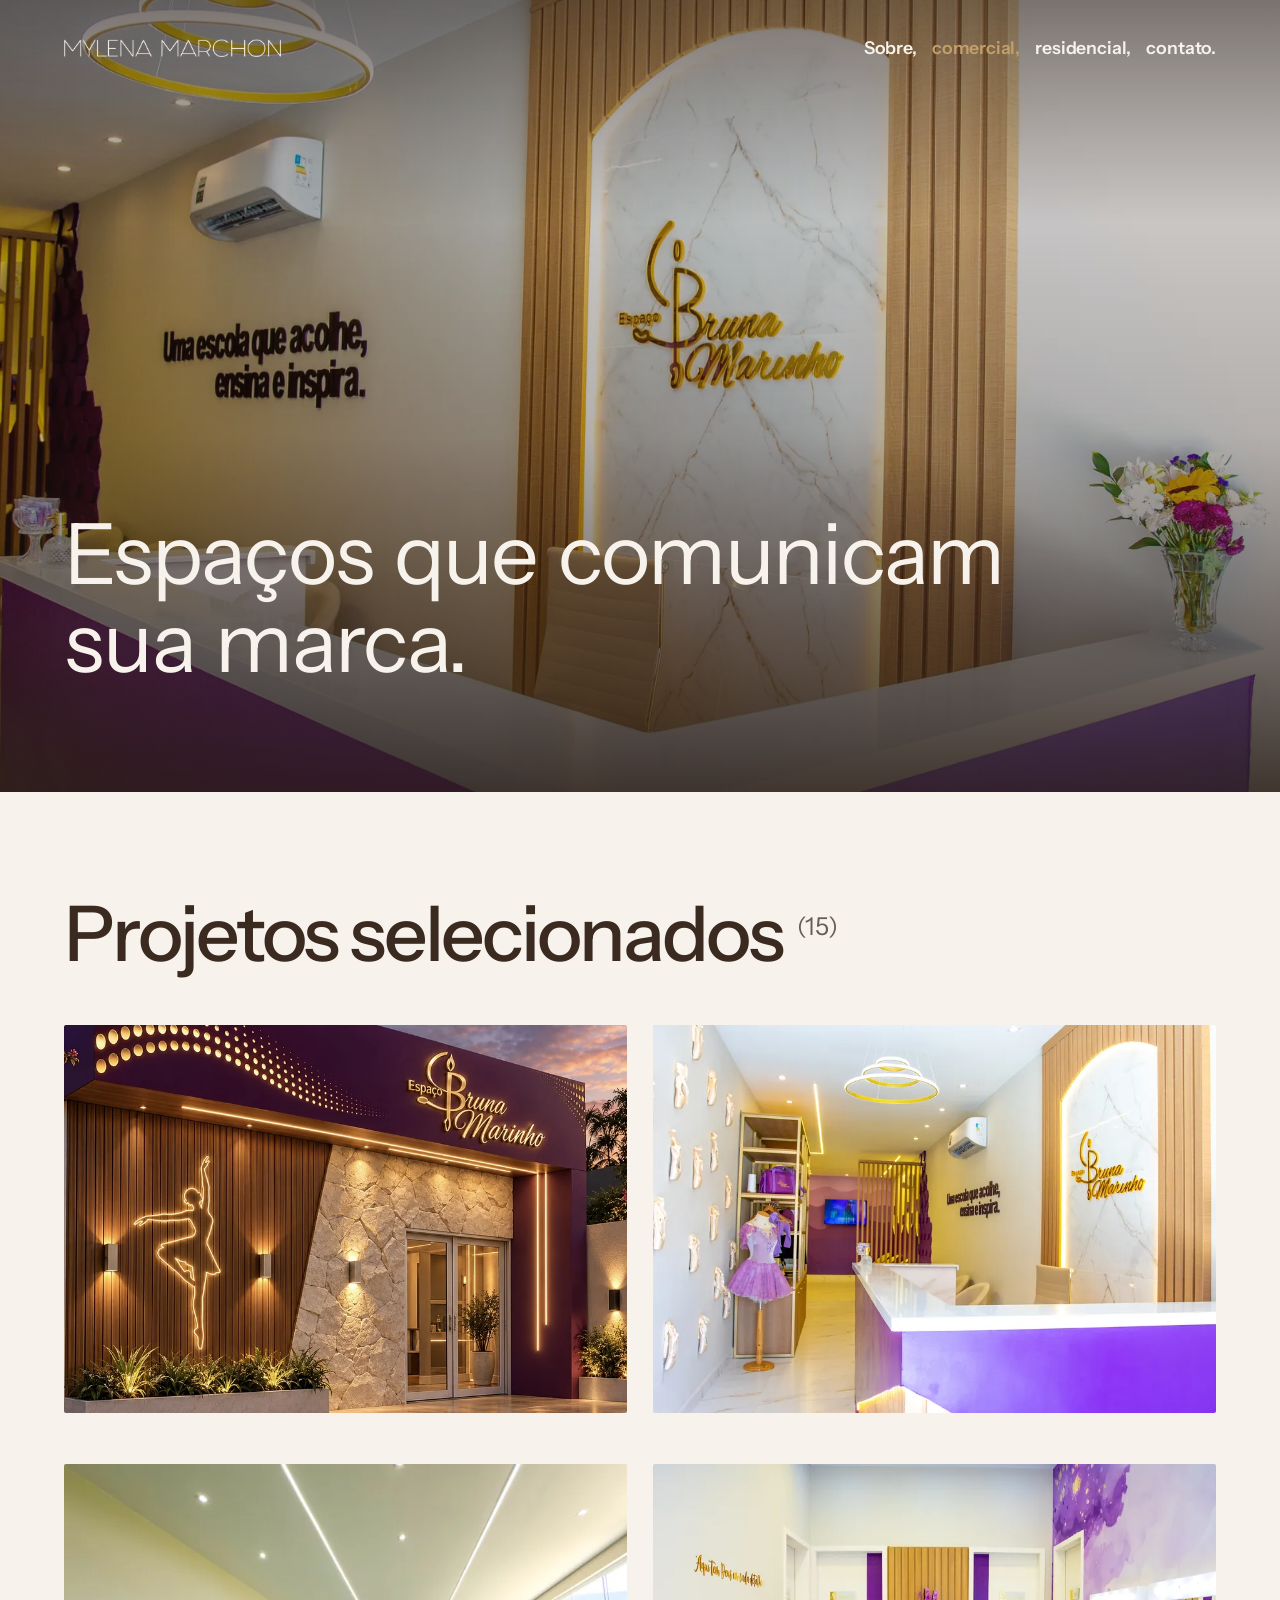
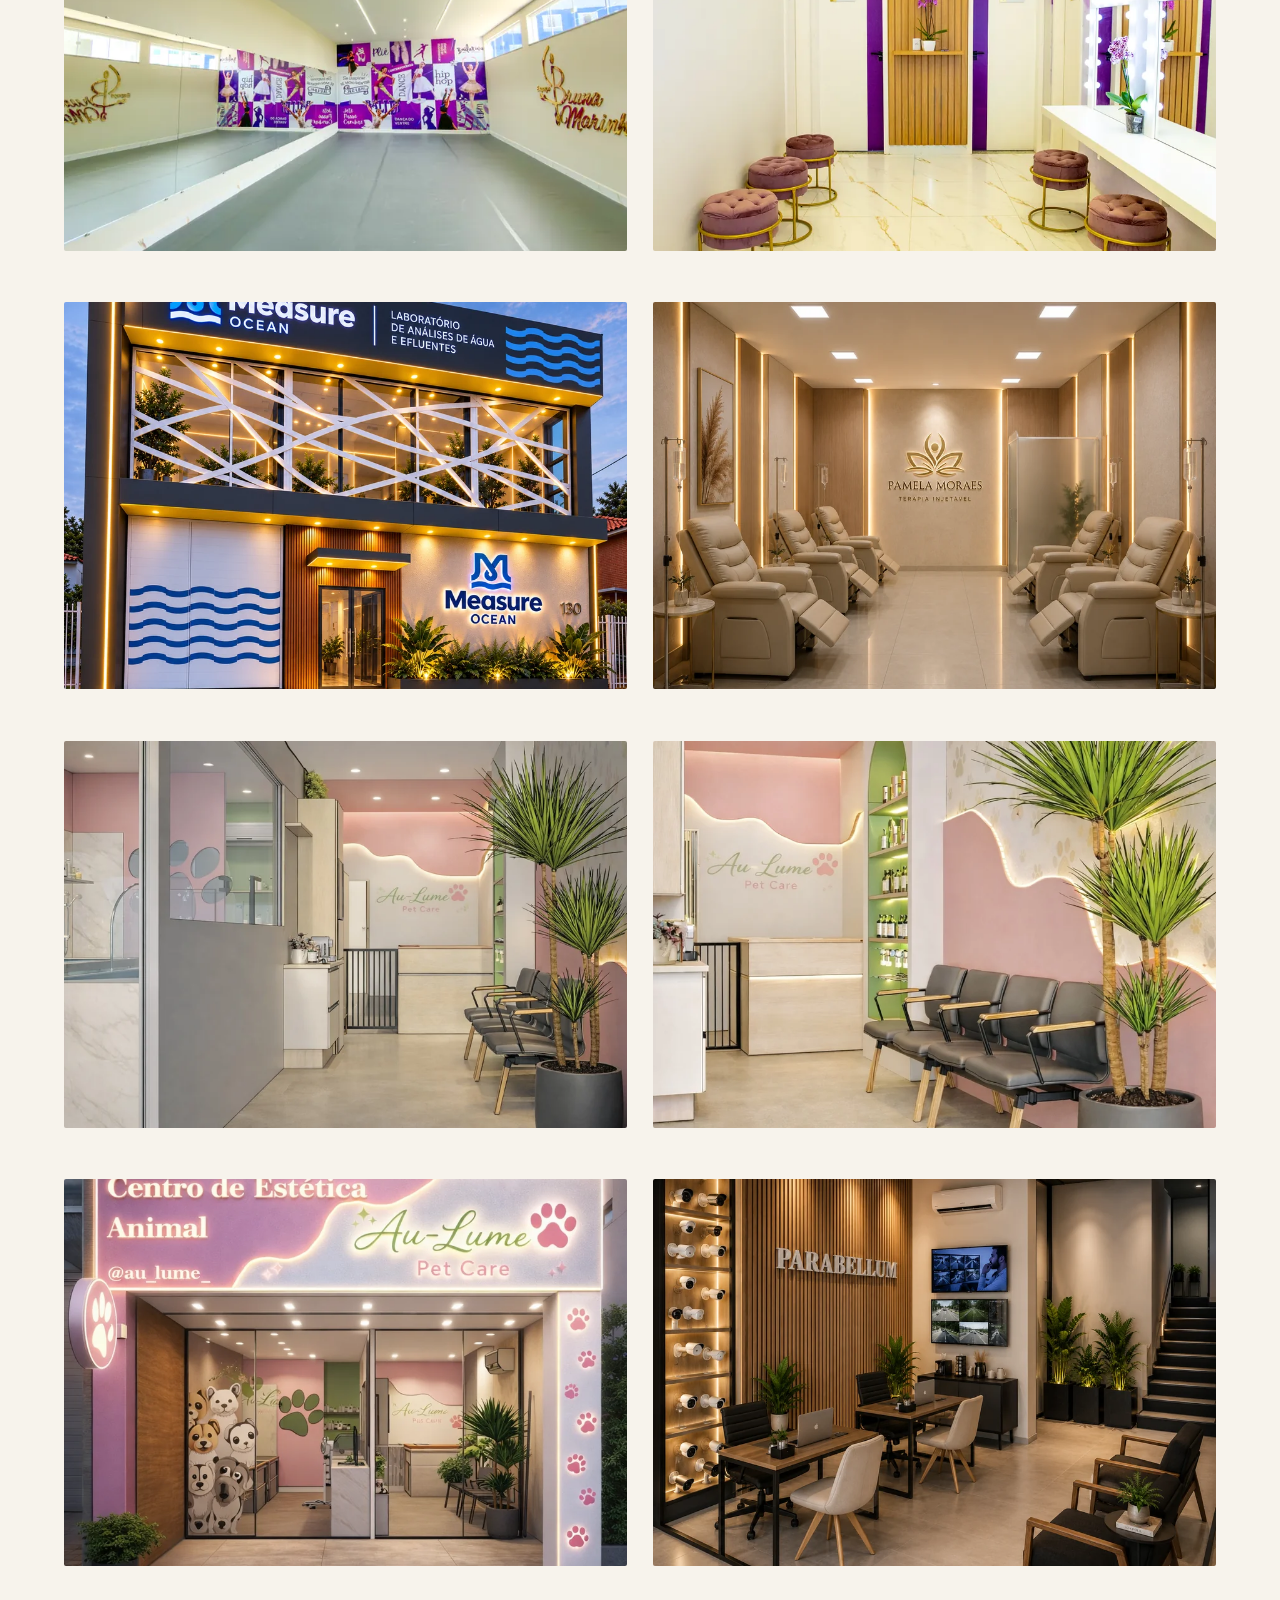
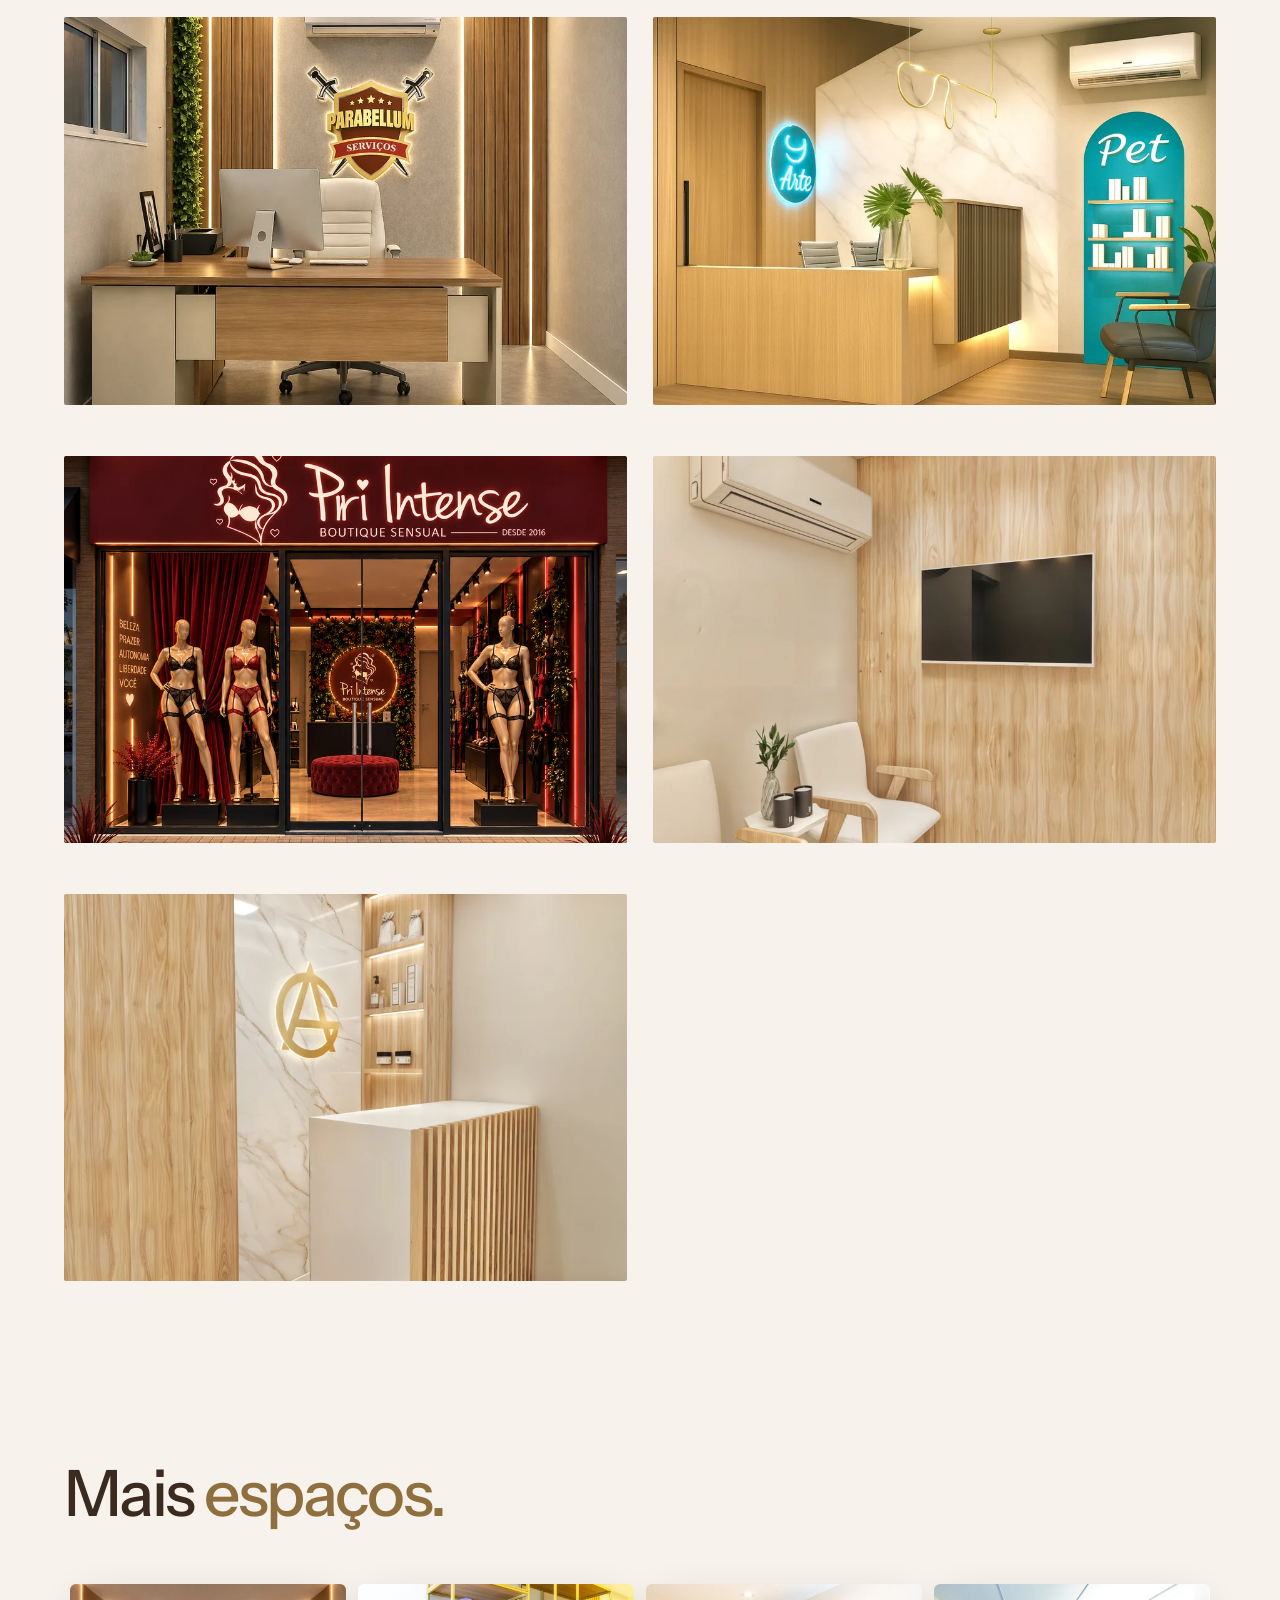
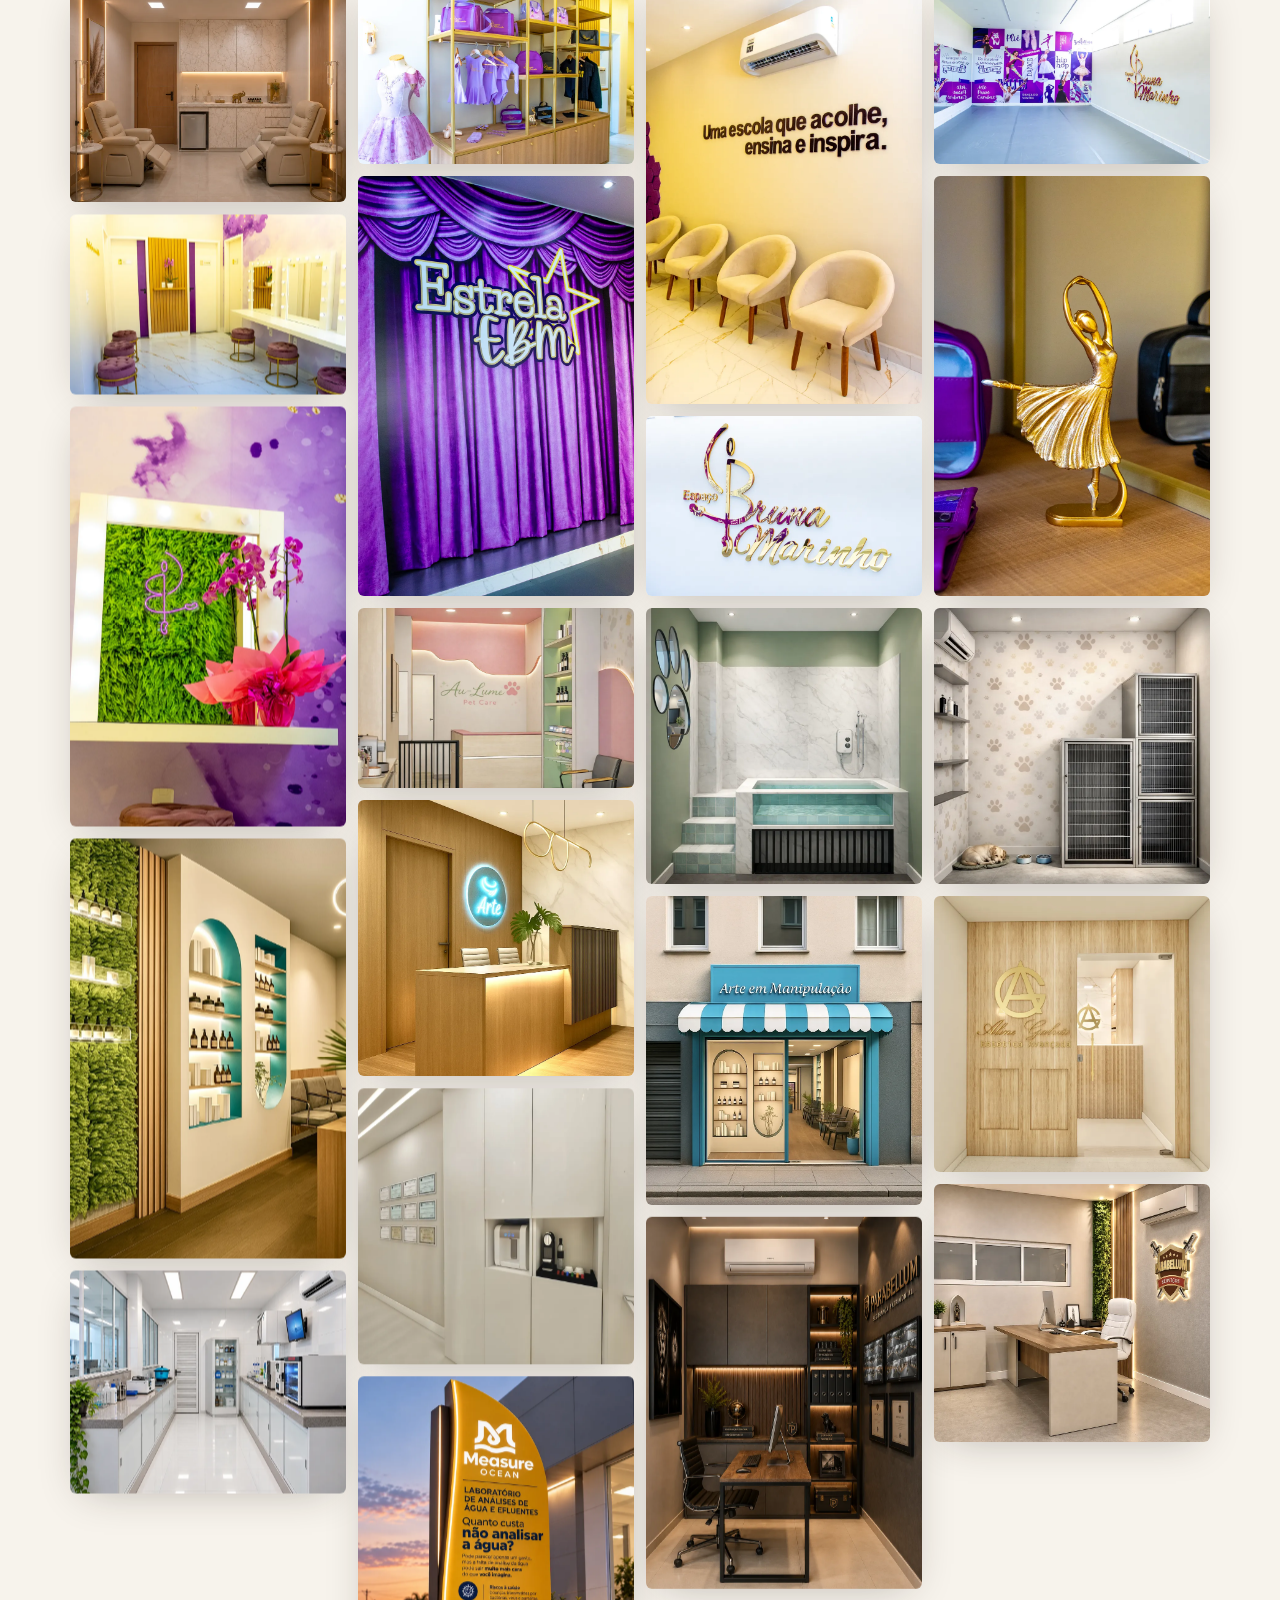
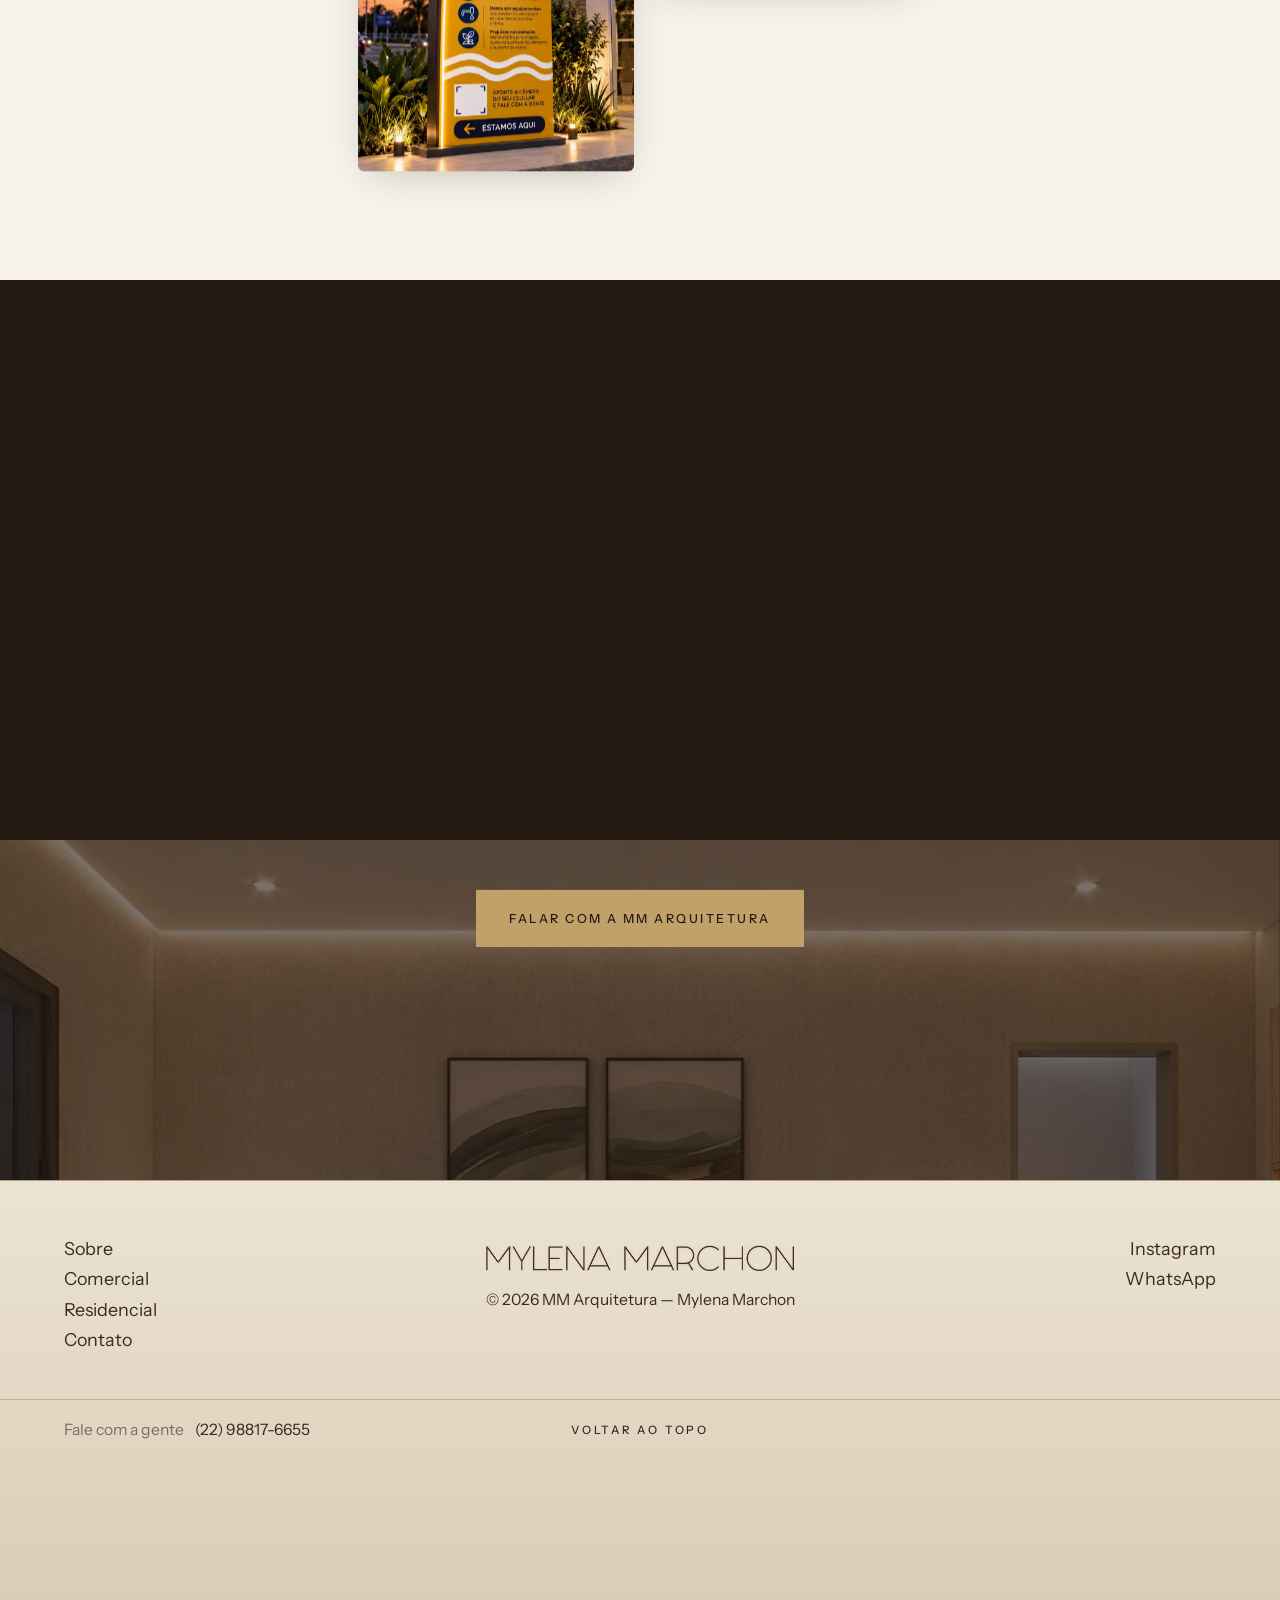
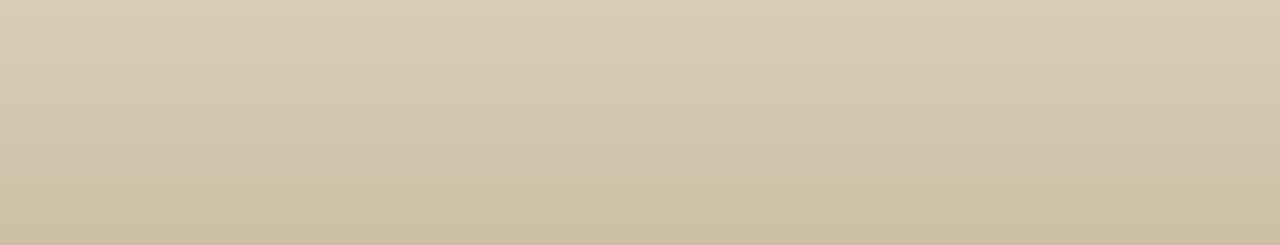
==== commit e7a21c15: "Fotos reais do Espaço Bruna Marinho Substitui os renders da escola de dança pelas fotos da obra pron" ====
--- a/comerciais.html
+++ b/comerciais.html
@@ -8,14 +8,14 @@
   <meta name="theme-color" content="#3a2a20">
   <meta property="og:title" content="Projetos Comerciais | MM Arquitetura">
   <meta property="og:description" content="Arquitetura com propósito. Espaços que fazem sentido para quem vive e para quem escolhe estar neles.">
-  <meta property="og:image" content="assets/img/com-bruna2-1800.webp">
+  <meta property="og:image" content="assets/img/bruna-rec-1800.webp">
   <meta property="og:type" content="website">
   <link rel="icon" href="assets/favicon.png">
 
   <link rel="preconnect" href="https://fonts.googleapis.com">
   <link rel="preconnect" href="https://fonts.gstatic.com" crossorigin>
   <link rel="stylesheet" href="https://fonts.googleapis.com/css2?family=Instrument+Sans:ital,wght@0,400;0,500;0,600;1,400;1,500&display=swap">
-  <link rel="preload" as="image" href="assets/img/com-bruna2-1800.webp" imagesrcset="assets/img/com-bruna2-900.webp 900w, assets/img/com-bruna2-1800.webp 1800w" imagesizes="100vw" fetchpriority="high">
+  <link rel="preload" as="image" href="assets/img/bruna-rec-1800.webp" imagesrcset="assets/img/bruna-rec-900.webp 900w, assets/img/bruna-rec-1800.webp 1800w, assets/img/bruna-rec-2560.webp 2560w" imagesizes="100vw" fetchpriority="high">
   <link rel="stylesheet" href="css/style.css">
   <script>document.documentElement.classList.add('js')</script>
 </head>
@@ -38,20 +38,26 @@
 
   <main id="conteudo">
     <section class="hero hero--page" aria-label="Projetos Comerciais">
-      <div class="hero__slide is-active"><img src="assets/img/com-bruna2-1800.webp" srcset="assets/img/com-bruna2-900.webp 900w, assets/img/com-bruna2-1800.webp 1800w" sizes="100vw" alt="Sala de aula de dança com espelhos e iluminação" fetchpriority="high"></div>
+      <div class="hero__slide is-active"><img src="assets/img/bruna-rec-1800.webp" srcset="assets/img/bruna-rec-900.webp 900w, assets/img/bruna-rec-1800.webp 1800w, assets/img/bruna-rec-2560.webp 2560w" sizes="100vw" alt="Recepção do Espaço Bruna Marinho com balcão roxo, painel ripado e logo dourado" fetchpriority="high"></div>
       <div class="hero__shade"></div>
       <div class="hero__content">
         <h1 class="display h-xl">Espaços que <em>comunicam</em> sua marca.</h1>
       </div>
     </section>
     <section class="section section--light plist" aria-label="Projetos selecionados">
-      <h2 class="display h-lg plist__title" data-reveal>Projetos selecionados <sup>(13)</sup></h2>
+      <h2 class="display h-lg plist__title" data-reveal>Projetos selecionados <sup>(15)</sup></h2>
       <div class="plist__grid">
         <figure class="pitem" data-reveal>
           <div class="pitem__img"><img src="assets/img/com-bruna-1800.webp" srcset="assets/img/com-bruna-900.webp 900w, assets/img/com-bruna-1800.webp 1800w" sizes="(max-width:760px) 92vw, 46vw" width="1202" height="1199" alt="Fachada da escola de dança com ripado, pedra e letreiro dourado" decoding="async" draggable="false"></div>
         </figure>
         <figure class="pitem" data-reveal>
-          <div class="pitem__img"><img src="assets/img/com-bruna2-1800.webp" srcset="assets/img/com-bruna2-900.webp 900w, assets/img/com-bruna2-1800.webp 1800w" sizes="(max-width:760px) 92vw, 46vw" width="1496" height="1051" alt="Sala de aula de dança com espelhos e identidade visual" decoding="async" draggable="false"></div>
+          <div class="pitem__img"><img src="assets/img/bruna-rec2-1800.webp" srcset="assets/img/bruna-rec2-900.webp 900w, assets/img/bruna-rec2-1800.webp 1800w" sizes="(max-width:760px) 92vw, 46vw" width="1800" height="1200" alt="Recepção da escola de dança com sapatilhas na parede e balcão roxo" decoding="async" draggable="false"></div>
+        </figure>
+        <figure class="pitem" data-reveal>
+          <div class="pitem__img"><img src="assets/img/bruna-sala-1800.webp" srcset="assets/img/bruna-sala-900.webp 900w, assets/img/bruna-sala-1800.webp 1800w" sizes="(max-width:760px) 92vw, 46vw" width="1800" height="1012" alt="Sala de aula de dança com espelhos, linhas de luz e painel com a identidade da escola" decoding="async" loading="lazy" draggable="false"></div>
+        </figure>
+        <figure class="pitem" data-reveal>
+          <div class="pitem__img"><img src="assets/img/bruna-camarim-1800.webp" srcset="assets/img/bruna-camarim-900.webp 900w, assets/img/bruna-camarim-1800.webp 1800w" sizes="(max-width:760px) 92vw, 46vw" width="1800" height="1200" alt="Camarim com espelhos camarim, puffs rosados e painel ripado" decoding="async" loading="lazy" draggable="false"></div>
         </figure>
         <figure class="pitem" data-reveal>
           <div class="pitem__img"><img src="assets/img/com-measure-1800.webp" srcset="assets/img/com-measure-900.webp 900w, assets/img/com-measure-1800.webp 1800w" sizes="(max-width:760px) 92vw, 46vw" width="1312" height="1199" alt="Fachada do laboratório Measure Ocean em azul e dourado" decoding="async" loading="lazy" draggable="false"></div>
@@ -95,23 +101,26 @@
       </div>
       <div class="masonry" data-masonry>
         <a class="masonry__item" href="assets/img/gc01-1800.webp" data-w="1402" data-h="1122" aria-label="Ampliar foto 1"><span class="masonry__enter"><span class="masonry__img"><img src="assets/img/gc01-900.webp" width="1402" height="1122" alt="Espaço comercial projetado pela MM Arquitetura" loading="lazy" draggable="false"></span></span></a>
-        <a class="masonry__item" href="assets/img/gc02-1800.webp" data-w="1440" data-h="978" aria-label="Ampliar foto 2"><span class="masonry__enter"><span class="masonry__img"><img src="assets/img/gc02-900.webp" width="1440" height="978" alt="Espaço comercial projetado pela MM Arquitetura" loading="lazy" draggable="false"></span></span></a>
-        <a class="masonry__item" href="assets/img/gc03-1800.webp" data-w="1184" data-h="1005" aria-label="Ampliar foto 3"><span class="masonry__enter"><span class="masonry__img"><img src="assets/img/gc03-900.webp" width="1184" height="1005" alt="Espaço comercial projetado pela MM Arquitetura" loading="lazy" draggable="false"></span></span></a>
-        <a class="masonry__item" href="assets/img/gc04-1800.webp" data-w="1236" data-h="1024" aria-label="Ampliar foto 4"><span class="masonry__enter"><span class="masonry__img"><img src="assets/img/gc04-900.webp" width="1236" height="1024" alt="Espaço comercial projetado pela MM Arquitetura" loading="lazy" draggable="false"></span></span></a>
-        <a class="masonry__item" href="assets/img/gc05-1800.webp" data-w="1605" data-h="832" aria-label="Ampliar foto 5"><span class="masonry__enter"><span class="masonry__img"><img src="assets/img/gc05-900.webp" width="1605" height="832" alt="Espaço comercial projetado pela MM Arquitetura" loading="lazy" draggable="false"></span></span></a>
-        <a class="masonry__item" href="assets/img/gc06-1800.webp" data-w="1602" data-h="982" aria-label="Ampliar foto 6"><span class="masonry__enter"><span class="masonry__img"><img src="assets/img/gc06-900.webp" width="1602" height="982" alt="Espaço comercial projetado pela MM Arquitetura" loading="lazy" draggable="false"></span></span></a>
-        <a class="masonry__item" href="assets/img/gc07-1800.webp" data-w="1536" data-h="1024" aria-label="Ampliar foto 7"><span class="masonry__enter"><span class="masonry__img"><img src="assets/img/gc07-900.webp" width="1536" height="1024" alt="Espaço comercial projetado pela MM Arquitetura" loading="lazy" draggable="false"></span></span></a>
-        <a class="masonry__item" href="assets/img/gc08-1800.webp" data-w="1024" data-h="1024" aria-label="Ampliar foto 8"><span class="masonry__enter"><span class="masonry__img"><img src="assets/img/gc08-900.webp" width="1024" height="1024" alt="Espaço comercial projetado pela MM Arquitetura" loading="lazy" draggable="false"></span></span></a>
-        <a class="masonry__item" href="assets/img/gc09-1800.webp" data-w="1024" data-h="1024" aria-label="Ampliar foto 9"><span class="masonry__enter"><span class="masonry__img"><img src="assets/img/gc09-900.webp" width="1024" height="1024" alt="Espaço comercial projetado pela MM Arquitetura" loading="lazy" draggable="false"></span></span></a>
-        <a class="masonry__item" href="assets/img/gc10-1800.webp" data-w="1022" data-h="1023" aria-label="Ampliar foto 10"><span class="masonry__enter"><span class="masonry__img"><img src="assets/img/gc10-900.webp" width="1022" height="1023" alt="Espaço comercial projetado pela MM Arquitetura" loading="lazy" draggable="false"></span></span></a>
-        <a class="masonry__item" href="assets/img/gc11-1800.webp" data-w="1024" data-h="1536" aria-label="Ampliar foto 11"><span class="masonry__enter"><span class="masonry__img"><img src="assets/img/gc11-900.webp" width="1024" height="1536" alt="Espaço comercial projetado pela MM Arquitetura" loading="lazy" draggable="false"></span></span></a>
-        <a class="masonry__item" href="assets/img/gc12-1800.webp" data-w="870" data-h="969" aria-label="Ampliar foto 12"><span class="masonry__enter"><span class="masonry__img"><img src="assets/img/gc12-900.webp" width="870" height="969" alt="Espaço comercial projetado pela MM Arquitetura" loading="lazy" draggable="false"></span></span></a>
-        <a class="masonry__item" href="assets/img/gc13-1800.webp" data-w="1920" data-h="1920" aria-label="Ampliar foto 13"><span class="masonry__enter"><span class="masonry__img"><img src="assets/img/gc13-900.webp" width="1920" height="1920" alt="Espaço comercial projetado pela MM Arquitetura" loading="lazy" draggable="false"></span></span></a>
-        <a class="masonry__item" href="assets/img/gc14-1800.webp" data-w="2048" data-h="2048" aria-label="Ampliar foto 14"><span class="masonry__enter"><span class="masonry__img"><img src="assets/img/gc14-900.webp" width="2048" height="2048" alt="Espaço comercial projetado pela MM Arquitetura" loading="lazy" draggable="false"></span></span></a>
-        <a class="masonry__item" href="assets/img/gc15-1800.webp" data-w="1295" data-h="1213" aria-label="Ampliar foto 15"><span class="masonry__enter"><span class="masonry__img"><img src="assets/img/gc15-900.webp" width="1295" height="1213" alt="Espaço comercial projetado pela MM Arquitetura" loading="lazy" draggable="false"></span></span></a>
-        <a class="masonry__item" href="assets/img/gc16-1800.webp" data-w="1086" data-h="1448" aria-label="Ampliar foto 16"><span class="masonry__enter"><span class="masonry__img"><img src="assets/img/gc16-900.webp" width="1086" height="1448" alt="Espaço comercial projetado pela MM Arquitetura" loading="lazy" draggable="false"></span></span></a>
-        <a class="masonry__item" href="assets/img/gc17-1800.webp" data-w="1390" data-h="1132" aria-label="Ampliar foto 17"><span class="masonry__enter"><span class="masonry__img"><img src="assets/img/gc17-900.webp" width="1390" height="1132" alt="Espaço comercial projetado pela MM Arquitetura" loading="lazy" draggable="false"></span></span></a>
-        <a class="masonry__item" href="assets/img/gc18-1800.webp" data-w="1055" data-h="1491" aria-label="Ampliar foto 18"><span class="masonry__enter"><span class="masonry__img"><img src="assets/img/gc18-900.webp" width="1055" height="1491" alt="Espaço comercial projetado pela MM Arquitetura" loading="lazy" draggable="false"></span></span></a>
+        <a class="masonry__item" href="assets/img/bruna-loja-1800.webp" data-w="1800" data-h="1200" aria-label="Ampliar foto 2"><span class="masonry__enter"><span class="masonry__img"><img src="assets/img/bruna-loja-900.webp" width="1800" height="1200" alt="Loja do Espaço Bruna Marinho com estante dourada, collants e bolsas da marca" loading="lazy" draggable="false"></span></span></a>
+        <a class="masonry__item" href="assets/img/bruna-espera-1800.webp" data-w="1200" data-h="1800" aria-label="Ampliar foto 3"><span class="masonry__enter"><span class="masonry__img"><img src="assets/img/bruna-espera-900.webp" width="1200" height="1800" alt="Área de espera com poltronas e a frase “Uma escola que acolhe, ensina e inspira”" loading="lazy" draggable="false"></span></span></a>
+        <a class="masonry__item" href="assets/img/bruna-sala2-1800.webp" data-w="1800" data-h="1200" aria-label="Ampliar foto 4"><span class="masonry__enter"><span class="masonry__img"><img src="assets/img/bruna-sala2-900.webp" width="1800" height="1200" alt="Sala de aula de dança com painel de estilos e logo dourado" loading="lazy" draggable="false"></span></span></a>
+        <a class="masonry__item" href="assets/img/bruna-palco-1800.webp" data-w="1200" data-h="1800" aria-label="Ampliar foto 5"><span class="masonry__enter"><span class="masonry__img"><img src="assets/img/bruna-palco-900.webp" width="1200" height="1800" alt="Painel “Estrela EBM” com cortina de palco roxa" loading="lazy" draggable="false"></span></span></a>
+        <a class="masonry__item" href="assets/img/bruna-bailarina-1800.webp" data-w="1200" data-h="1800" aria-label="Ampliar foto 6"><span class="masonry__enter"><span class="masonry__img"><img src="assets/img/bruna-bailarina-900.webp" width="1200" height="1800" alt="Escultura dourada de bailarina na loja da escola" loading="lazy" draggable="false"></span></span></a>
+        <a class="masonry__item" href="assets/img/bruna-camarim2-1800.webp" data-w="1800" data-h="1200" aria-label="Ampliar foto 7"><span class="masonry__enter"><span class="masonry__img"><img src="assets/img/bruna-camarim2-900.webp" width="1800" height="1200" alt="Camarim com puffs, espelhos iluminados e painel ripado" loading="lazy" draggable="false"></span></span></a>
+        <a class="masonry__item" href="assets/img/bruna-espelho-1800.webp" data-w="1200" data-h="1800" aria-label="Ampliar foto 8"><span class="masonry__enter"><span class="masonry__img"><img src="assets/img/bruna-espelho-900.webp" width="1200" height="1800" alt="Espelho camarim com jardim vertical e logo da escola" loading="lazy" draggable="false"></span></span></a>
+        <a class="masonry__item" href="assets/img/bruna-logo-1800.webp" data-w="1800" data-h="1200" aria-label="Ampliar foto 9"><span class="masonry__enter"><span class="masonry__img"><img src="assets/img/bruna-logo-900.webp" width="1800" height="1200" alt="Logo em letras douradas do Espaço Bruna Marinho" loading="lazy" draggable="false"></span></span></a>
+        <a class="masonry__item" href="assets/img/gc07-1800.webp" data-w="1536" data-h="1024" aria-label="Ampliar foto 10"><span class="masonry__enter"><span class="masonry__img"><img src="assets/img/gc07-900.webp" width="1536" height="1024" alt="Espaço comercial projetado pela MM Arquitetura" loading="lazy" draggable="false"></span></span></a>
+        <a class="masonry__item" href="assets/img/gc08-1800.webp" data-w="1024" data-h="1024" aria-label="Ampliar foto 11"><span class="masonry__enter"><span class="masonry__img"><img src="assets/img/gc08-900.webp" width="1024" height="1024" alt="Espaço comercial projetado pela MM Arquitetura" loading="lazy" draggable="false"></span></span></a>
+        <a class="masonry__item" href="assets/img/gc09-1800.webp" data-w="1024" data-h="1024" aria-label="Ampliar foto 12"><span class="masonry__enter"><span class="masonry__img"><img src="assets/img/gc09-900.webp" width="1024" height="1024" alt="Espaço comercial projetado pela MM Arquitetura" loading="lazy" draggable="false"></span></span></a>
+        <a class="masonry__item" href="assets/img/gc10-1800.webp" data-w="1022" data-h="1023" aria-label="Ampliar foto 13"><span class="masonry__enter"><span class="masonry__img"><img src="assets/img/gc10-900.webp" width="1022" height="1023" alt="Espaço comercial projetado pela MM Arquitetura" loading="lazy" draggable="false"></span></span></a>
+        <a class="masonry__item" href="assets/img/gc11-1800.webp" data-w="1024" data-h="1536" aria-label="Ampliar foto 14"><span class="masonry__enter"><span class="masonry__img"><img src="assets/img/gc11-900.webp" width="1024" height="1536" alt="Espaço comercial projetado pela MM Arquitetura" loading="lazy" draggable="false"></span></span></a>
+        <a class="masonry__item" href="assets/img/gc12-1800.webp" data-w="870" data-h="969" aria-label="Ampliar foto 15"><span class="masonry__enter"><span class="masonry__img"><img src="assets/img/gc12-900.webp" width="870" height="969" alt="Espaço comercial projetado pela MM Arquitetura" loading="lazy" draggable="false"></span></span></a>
+        <a class="masonry__item" href="assets/img/gc13-1800.webp" data-w="1920" data-h="1920" aria-label="Ampliar foto 16"><span class="masonry__enter"><span class="masonry__img"><img src="assets/img/gc13-900.webp" width="1920" height="1920" alt="Espaço comercial projetado pela MM Arquitetura" loading="lazy" draggable="false"></span></span></a>
+        <a class="masonry__item" href="assets/img/gc14-1800.webp" data-w="2048" data-h="2048" aria-label="Ampliar foto 17"><span class="masonry__enter"><span class="masonry__img"><img src="assets/img/gc14-900.webp" width="2048" height="2048" alt="Espaço comercial projetado pela MM Arquitetura" loading="lazy" draggable="false"></span></span></a>
+        <a class="masonry__item" href="assets/img/gc15-1800.webp" data-w="1295" data-h="1213" aria-label="Ampliar foto 18"><span class="masonry__enter"><span class="masonry__img"><img src="assets/img/gc15-900.webp" width="1295" height="1213" alt="Espaço comercial projetado pela MM Arquitetura" loading="lazy" draggable="false"></span></span></a>
+        <a class="masonry__item" href="assets/img/gc16-1800.webp" data-w="1086" data-h="1448" aria-label="Ampliar foto 19"><span class="masonry__enter"><span class="masonry__img"><img src="assets/img/gc16-900.webp" width="1086" height="1448" alt="Espaço comercial projetado pela MM Arquitetura" loading="lazy" draggable="false"></span></span></a>
+        <a class="masonry__item" href="assets/img/gc17-1800.webp" data-w="1390" data-h="1132" aria-label="Ampliar foto 20"><span class="masonry__enter"><span class="masonry__img"><img src="assets/img/gc17-900.webp" width="1390" height="1132" alt="Espaço comercial projetado pela MM Arquitetura" loading="lazy" draggable="false"></span></span></a>
+        <a class="masonry__item" href="assets/img/gc18-1800.webp" data-w="1055" data-h="1491" aria-label="Ampliar foto 21"><span class="masonry__enter"><span class="masonry__img"><img src="assets/img/gc18-900.webp" width="1055" height="1491" alt="Espaço comercial projetado pela MM Arquitetura" loading="lazy" draggable="false"></span></span></a>
       </div>
     </section>
 
--- a/css/style.css
+++ b/css/style.css
@@ -98,23 +98,6 @@
 }
 .link span { display: inline-block; transition: transform .4s var(--ease); }
 .link:hover span { transform: translateX(.5rem); }
-
-/* ---------- Abertura (logo + frase digitada) ---------- */
-.intro-screen {
-  display: none; position: fixed; inset: 0; z-index: 300;
-  place-content: center; justify-items: center; gap: 2rem; text-align: center;
-  background: var(--brown-800); color: var(--offwhite);
-  --r: -40px;
-  -webkit-mask-image: radial-gradient(circle at 50% 50%, transparent var(--r), #000 calc(var(--r) + 40px));
-  mask-image: radial-gradient(circle at 50% 50%, transparent var(--r), #000 calc(var(--r) + 40px));
-}
-.intro-on .intro-screen { display: grid; }
-.intro-on body { overflow: hidden; }
-.intro-screen img { width: clamp(200px, 34vw, 340px); height: auto; opacity: 0; transform: translateY(10px); animation: introLogo 1.2s var(--ease) .2s forwards; }
-.intro-screen__text { font-family: var(--font-display); font-style: italic; font-size: clamp(1.6rem, 4vw, 2.8rem); color: var(--gold); min-height: 1.3em; padding: 0 var(--pad); }
-.caret { display: inline-block; width: 1px; height: .9em; margin-left: 4px; background: var(--gold); vertical-align: -.08em; animation: blink .8s steps(1) infinite; }
-@keyframes introLogo { to { opacity: 1; transform: none; } }
-@keyframes blink { 50% { opacity: 0; } }
 
 /* ---------- Cabeçalho ---------- */
 .header {
@@ -252,22 +235,38 @@
 .counter__item img { width: 100%; height: 100%; object-fit: cover; will-change: transform; user-select: none; -webkit-user-drag: none; }
 .counter__num, .counter__label { position: absolute; z-index: 3; left: var(--pad); right: var(--pad); margin: 0; text-align: left;
   font-family: "Instrument Sans", "Helvetica Neue", Arial, sans-serif; }
-.counter__num { top: clamp(1rem, 3.5vh, 2.2rem); display: flex; align-items: baseline; gap: clamp(.6rem, 1.2vw, 1rem);
-  font-weight: 500; line-height: .95; letter-spacing: -.045em; font-size: clamp(3.4rem, 9vw, 8rem); font-variant-numeric: tabular-nums; }
-.counter__plus { font-size: clamp(1rem, 1.9vw, 1.6rem); font-weight: 500; letter-spacing: .12em; text-transform: uppercase; }
+/* número: "+" dourado em expoente, dígitos grandes e justos */
+.counter__num { top: clamp(1rem, 3.5vh, 2.2rem); display: flex; align-items: flex-start;
+  font-weight: 500; line-height: .86; letter-spacing: -.06em; font-size: clamp(3.6rem, 9.5vw, 8.6rem); font-variant-numeric: tabular-nums; }
+.counter__plus { font-size: .4em; line-height: 1; font-weight: 400; letter-spacing: 0; color: var(--gold-deep); margin: .12em .1em 0 0; }
 .counter__digits { display: inline-block; min-width: 3ch; text-align: left; }
-.counter__label { bottom: clamp(1.2rem, 4vh, 2.4rem); font-weight: 500; text-transform: uppercase; letter-spacing: .22em; line-height: 1.2; font-size: clamp(.8rem, 1.5vw, 1.15rem); }
-/* os textos entram quando a seção ocupa a tela: o número pela esquerda e o texto pela direita */
-.js .counter__num, .js .counter__label { opacity: 0; will-change: opacity, transform;
+/* rodapé: fio + título em duas vozes + legenda de categorias */
+.counter__label { bottom: clamp(1.2rem, 4vh, 2.4rem); display: grid; grid-template-columns: 1fr auto; align-items: end; column-gap: 2rem; }
+.counter__rule { grid-column: 1 / -1; display: block; height: 1px; margin-bottom: clamp(.9rem, 2vh, 1.4rem); background: rgba(58,42,32,.28); transform-origin: left center; }
+.counter__title { margin: 0; font-weight: 500; font-size: clamp(1.9rem, 3.9vw, 3.8rem); line-height: 1; letter-spacing: -.045em; }
+.counter__w { display: inline-block; overflow: hidden; padding-bottom: .1em; margin-bottom: -.1em; vertical-align: bottom; }
+.counter__w > span { display: inline-block; }
+.counter__w--em { color: var(--gold-deep); font-style: italic; font-weight: 400; letter-spacing: -.035em; }
+.counter__meta { margin: 0 0 .35em; display: inline-flex; align-items: center; gap: .8em; font-size: clamp(.7rem, .9vw, .82rem); font-weight: 500; letter-spacing: .22em; text-transform: uppercase; color: var(--brown-600); white-space: nowrap; }
+.counter__dot { width: 4px; height: 4px; border-radius: 50%; background: var(--gold); }
+/* entrada quando a seção ocupa a tela: número pela esquerda; fio se desenha, palavras sobem, legenda aparece */
+.js .counter__num { opacity: 0; transform: translateX(-16vw); will-change: opacity, transform;
   transition: opacity 1s var(--ease), transform 1.2s var(--ease); }
-.js .counter__num { transform: translateX(-16vw); }
-.js .counter__label { transform: translateX(16vw); transition-delay: .12s; }
-.js .counter.is-revealed .counter__num, .js .counter.is-revealed .counter__label { opacity: 1; transform: none; }
-@media (prefers-reduced-motion: reduce) { .js .counter__num, .js .counter__label { opacity: 1; transform: none; transition: none; } }
+.js .counter__rule { transform: scaleX(0); transition: transform 1.4s var(--ease) .05s; }
+.js .counter__w > span { transform: translateY(105%); transition: transform 1.1s var(--ease); }
+.js .counter__w + .counter__w > span { transition-delay: .1s; }
+.js .counter__meta { opacity: 0; transform: translateY(10px); transition: opacity .9s var(--ease) .35s, transform 1s var(--ease) .35s; }
+.js .counter.is-revealed .counter__num, .js .counter.is-revealed .counter__meta { opacity: 1; transform: none; }
+.js .counter.is-revealed .counter__rule, .js .counter.is-revealed .counter__w > span { transform: none; }
+@media (prefers-reduced-motion: reduce) {
+  .js .counter__num, .js .counter__meta, .js .counter__rule, .js .counter__w > span { opacity: 1; transform: none; transition: none; }
+}
 @media (max-width: 800px) {
-  .counter__num { font-size: clamp(5rem, 24vw, 8rem); gap: .7rem; top: clamp(1.2rem, 4vh, 2.2rem); }
-  .counter__plus { font-size: clamp(1.3rem, 5.6vw, 1.8rem); }
-  .counter__label { font-size: clamp(1.05rem, 4.6vw, 1.5rem); letter-spacing: .16em; bottom: clamp(1.4rem, 4.5vh, 2.4rem); }
+  .counter__num { font-size: clamp(5.2rem, 29vw, 9rem); top: clamp(1.2rem, 4vh, 2.2rem); }
+  .counter__label { grid-template-columns: 1fr; bottom: clamp(1.4rem, 4.5vh, 2.4rem); }
+  .counter__title { font-size: clamp(2.3rem, 11vw, 3.4rem); line-height: .98; }
+  .counter__title .counter__w { display: block; width: max-content; }
+  .counter__meta { margin: 1rem 0 0; font-size: .72rem; }
 }
 @media (prefers-reduced-motion: reduce) { .hero:not(.hero--page) { position: relative; } .counter { height: 100vh; height: 100svh; } }
 
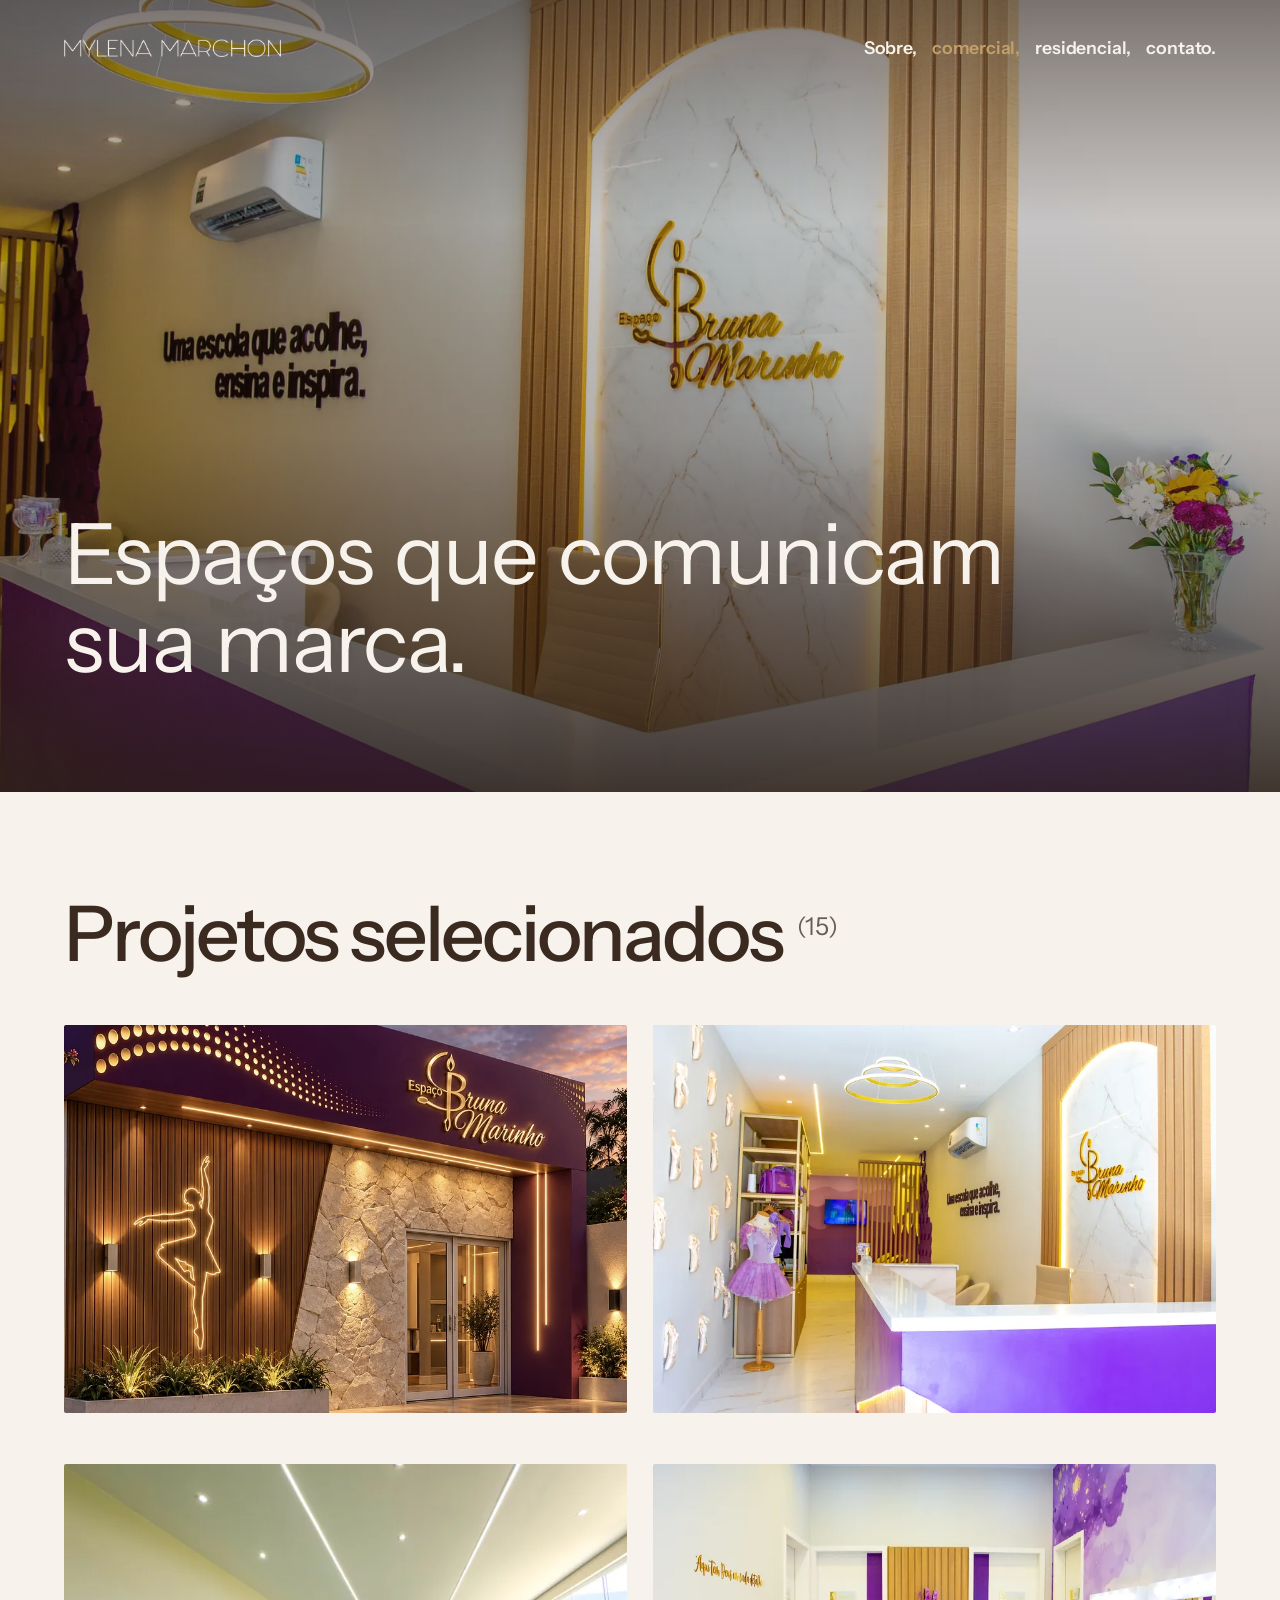
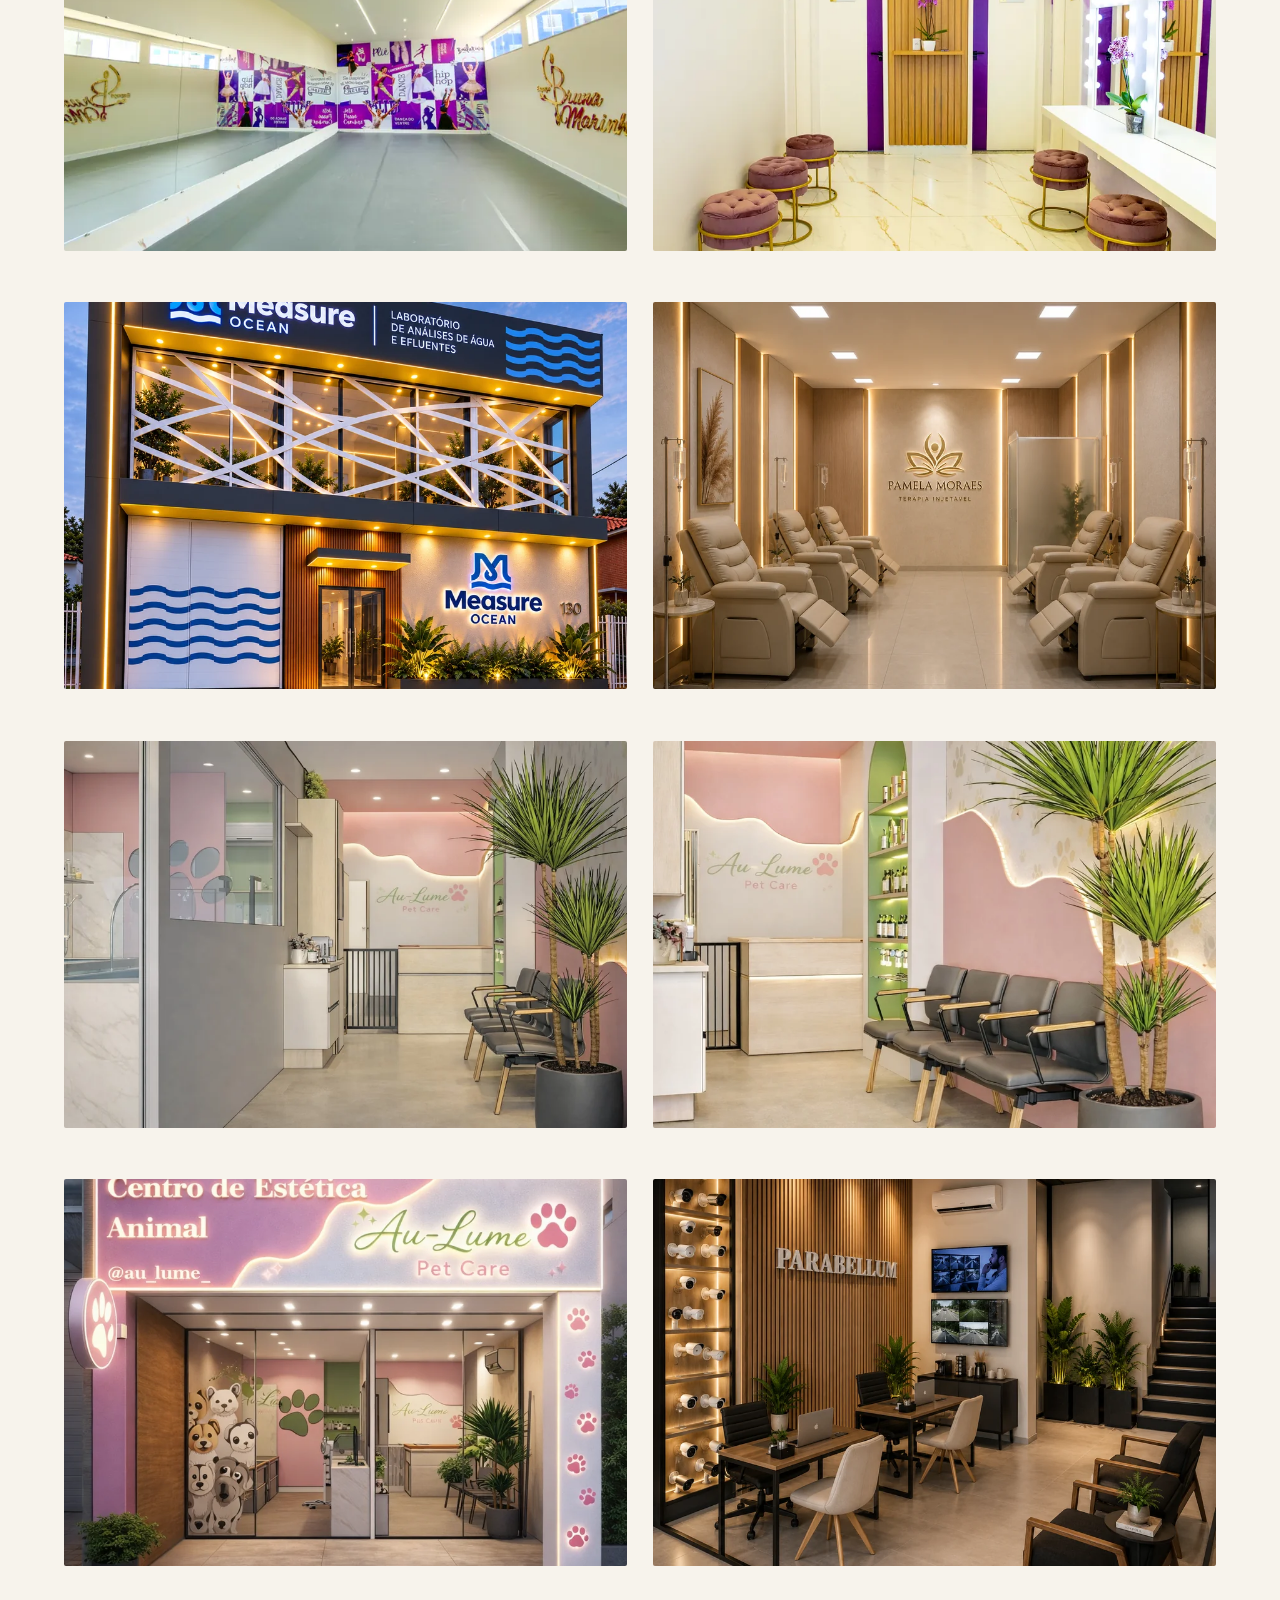
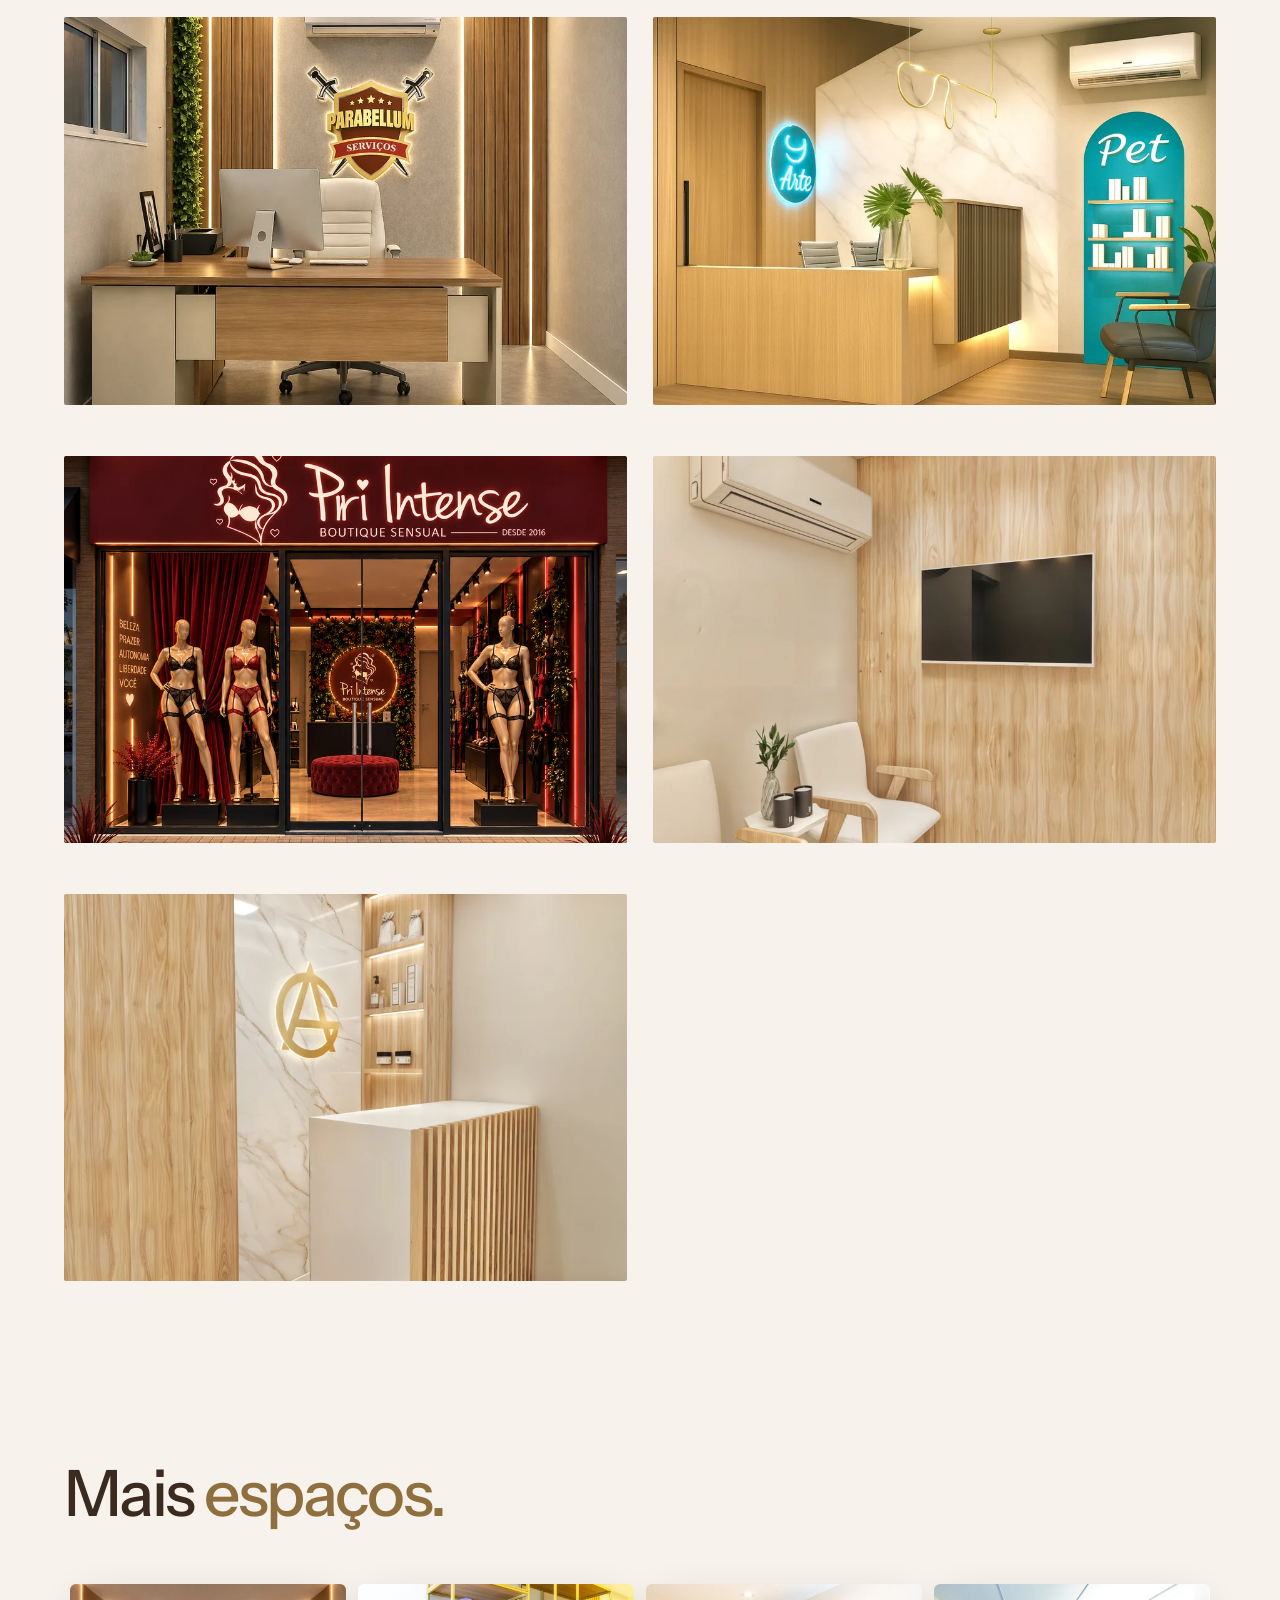
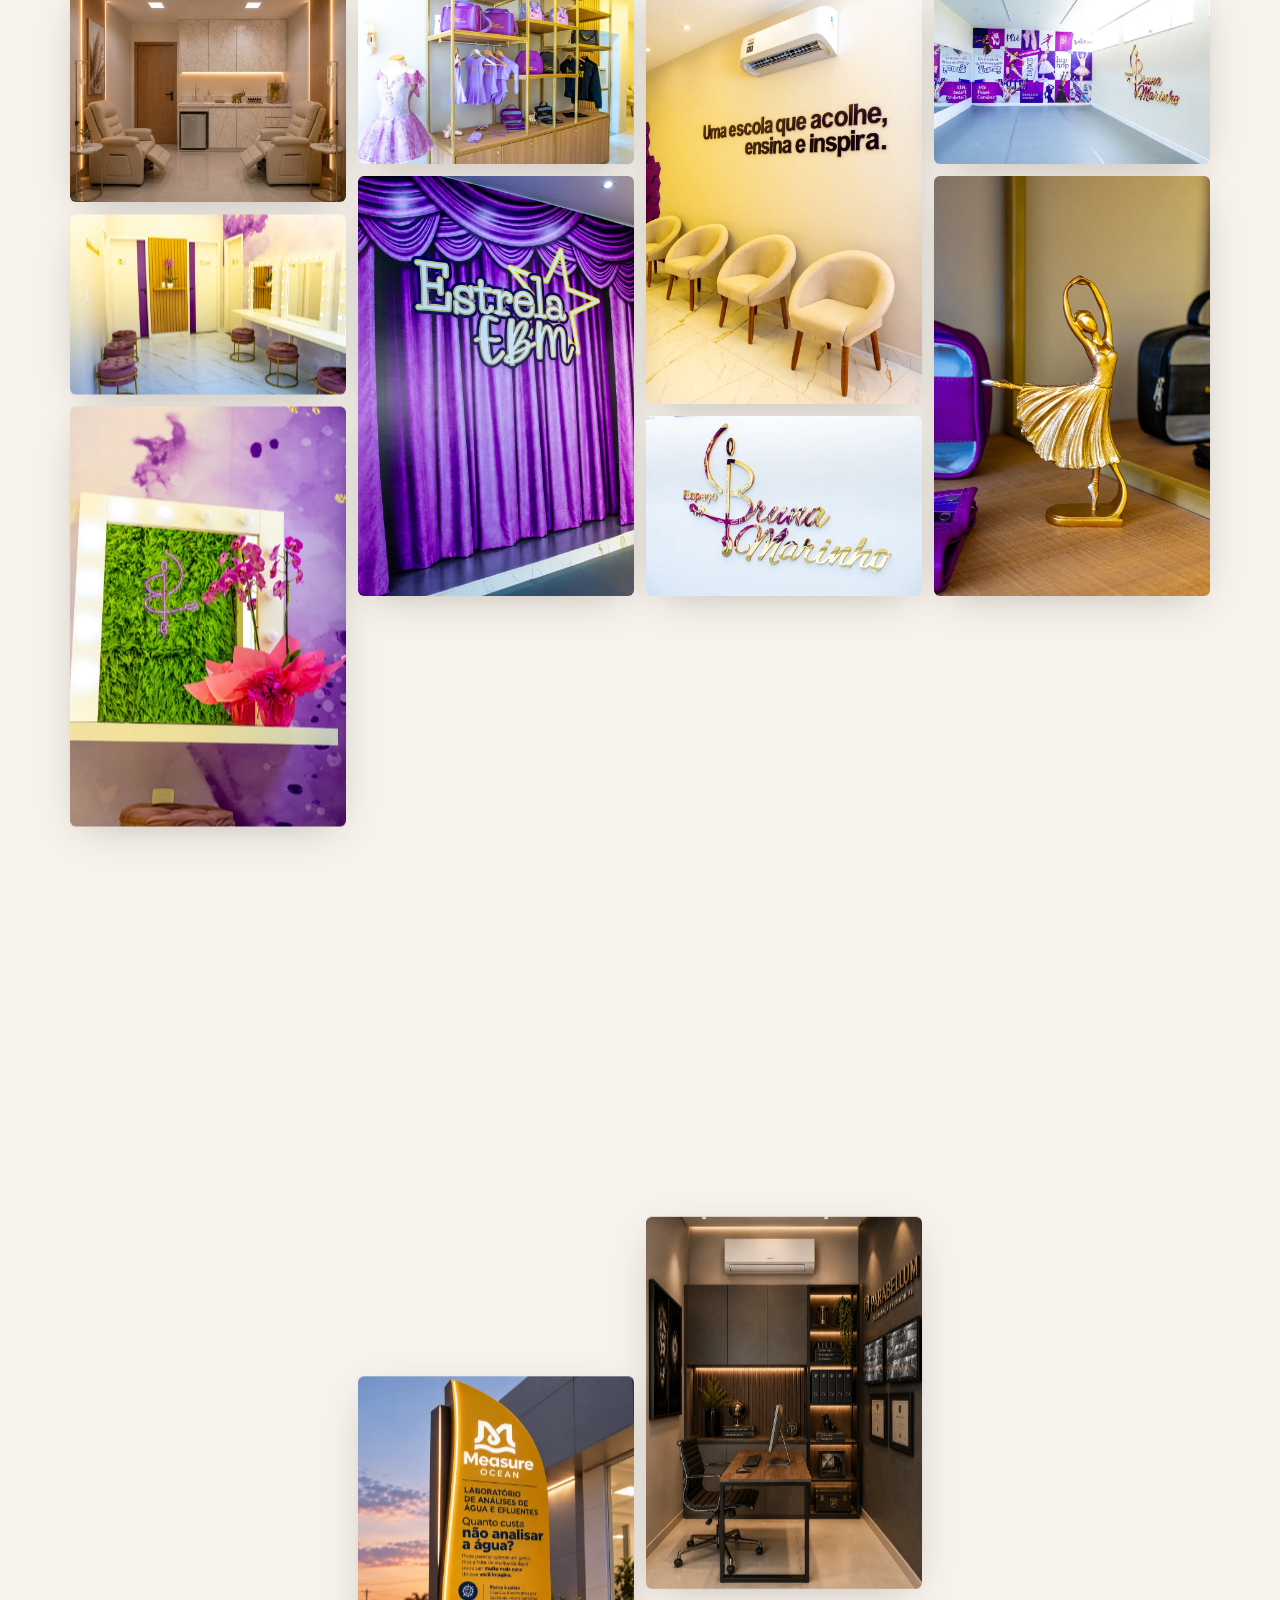
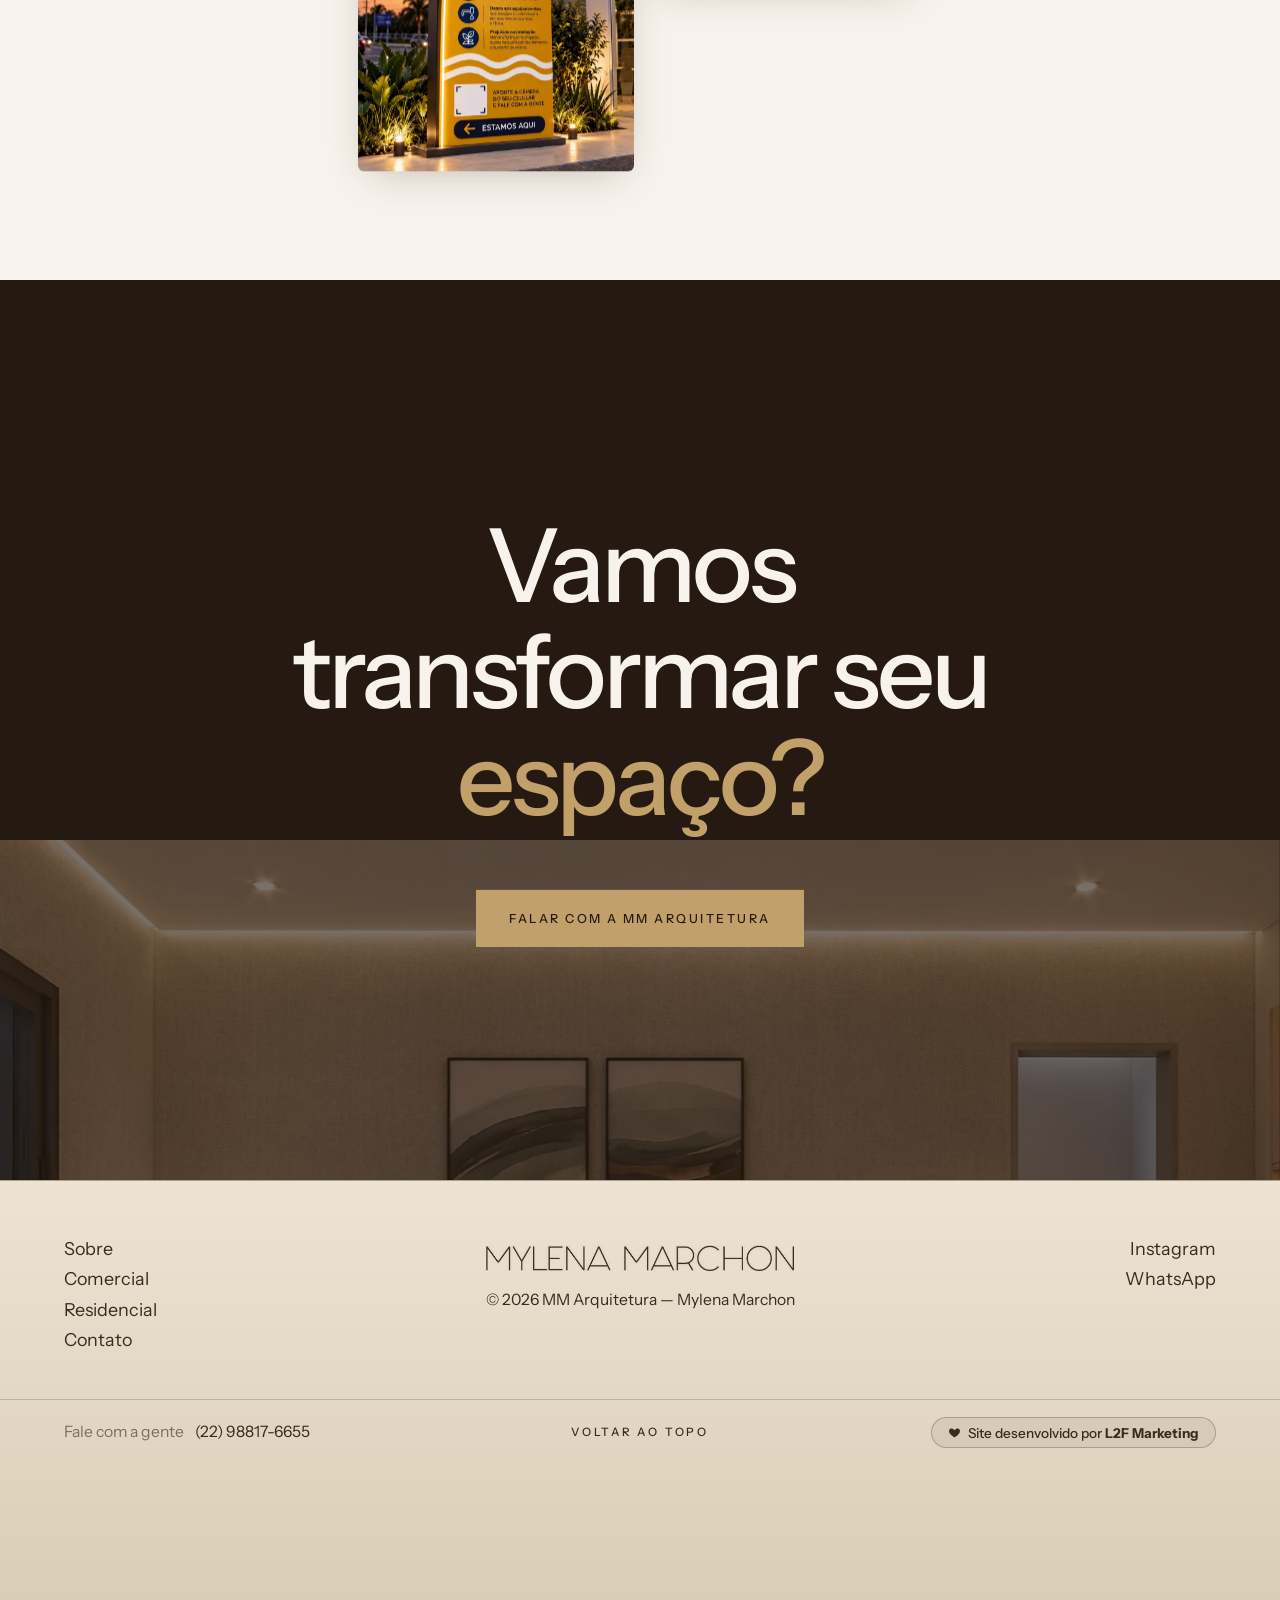
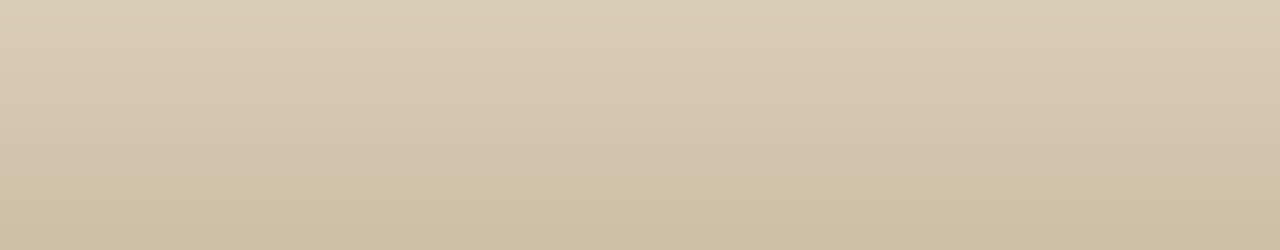
==== commit d564d799: "Crédito "Site desenvolvido por L2F Marketing" no rodapé Adiciona o link da L2F Marketing na barra do" ====
--- a/comerciais.html
+++ b/comerciais.html
@@ -153,6 +153,7 @@
     <div class="foot__bar">
       <p class="foot__call"><span>Fale com a gente</span> <a href="https://wa.me/5522988176655" target="_blank" rel="noopener">(22) 98817-6655</a></p>
       <a class="foot__top" href="#">Voltar ao topo</a>
+      <a class="footer-credit-link" href="https://l2fmarketing.com.br/" target="_blank" rel="noopener"><svg aria-hidden="true" focusable="false" viewBox="0 0 24 24" fill="currentColor"><path d="M12 21s-7.5-4.6-9.6-9.2C.8 8.3 2.7 4.5 6.4 4.5c2.1 0 3.8 1.1 5.6 3.2 1.8-2.1 3.5-3.2 5.6-3.2 3.7 0 5.6 3.8 4 7.3C19.5 16.4 12 21 12 21z"/></svg><span>Site desenvolvido por <strong>L2F Marketing</strong></span></a>
     </div>
     <div class="foot__sketch" data-sketch><svg class="sk" viewBox="0 0 1900 520" preserveAspectRatio="xMidYMax slice" aria-hidden="true" focusable="false"><path class="s" pathLength="1" style="--d:0.00s" d="M0 460 C180 448 420 464 700 454 S1180 446 1440 458 S1760 450 1900 456"/><path class="l" pathLength="1" style="--d:0.03s" d="M0 478 C260 468 560 482 900 472 S1500 478 1900 470"/><path class="s" pathLength="1" style="--d:0.05s" d="M331.4 167.9 Q554.8 162.2 780.0 156.3"/><path class="s" pathLength="1" style="--d:0.08s" d="M326.4 182.9 Q554.7 176.0 784.7 169.4"/><path class="s" pathLength="1" style="--d:0.10s" d="M786.6 168.5 Q786.4 178.2 791.5 185.5"/><path class="s" pathLength="1" style="--d:0.13s" d="M324.9 180.4 Q328.6 175.5 330.1 166.6"/><path class="s" pathLength="1" style="--d:0.16s" d="M370.5 181.9 Q370.8 316.0 371.8 453.1"/><path class="s" pathLength="1" style="--d:0.18s" d="M752.0 182.5 Q752.1 317.6 751.9 451.3"/><path class="l" pathLength="1" style="--d:0.21s" d="M373.1 232.7 Q564.0 230.0 751.4 223.1"/><path class="s" pathLength="1" style="--d:0.23s" d="M419.4 194.8 L700.7 189.7 L701.0 219.7 L421.3 227.0 L418.6 195.2"/><path class="l" pathLength="1" style="--d:0.26s" d="M471.0 196.8 Q471.6 210.4 469.1 224.3"/><path class="l" pathLength="1" style="--d:0.29s" d="M519.2 196.7 Q521.1 209.6 520.9 224.5"/><path class="l" pathLength="1" style="--d:0.31s" d="M569.2 196.1 Q568.5 209.5 570.6 223.4"/><path class="l" pathLength="1" style="--d:0.34s" d="M619.4 197.5 Q620.2 210.3 619.3 224.3"/><path class="l" pathLength="1" style="--d:0.37s" d="M664.4 196.5 Q663.5 210.2 665.9 224.6"/><path class="h" pathLength="1" style="--d:0.39s" d="M429.4 223.8 Q440.6 211.3 452.7 197.3"/><path class="h" pathLength="1" style="--d:0.42s" d="M459.4 223.5 Q470.2 211.5 482.5 196.7"/><path class="h" pathLength="1" style="--d:0.44s" d="M489.2 224.2 Q500.6 209.6 511.5 197.2"/><path class="h" pathLength="1" style="--d:0.47s" d="M520.9 224.0 Q530.7 210.4 542.1 197.7"/><path class="h" pathLength="1" style="--d:0.50s" d="M550.8 224.6 Q560.4 209.8 571.5 196.4"/><path class="h" pathLength="1" style="--d:0.52s" d="M579.4 224.9 Q591.5 211.4 602.8 197.2"/><path class="h" pathLength="1" style="--d:0.55s" d="M609.1 224.9 Q620.8 209.7 631.5 197.4"/><path class="h" pathLength="1" style="--d:0.57s" d="M640.2 223.6 Q650.5 211.1 661.4 197.4"/><path class="h" pathLength="1" style="--d:0.60s" d="M670.1 224.7 Q680.1 210.0 692.2 196.6"/><path class="s" pathLength="1" style="--d:0.63s" d="M411.2 261.2 L714.6 255.4 L715.8 442.8 L409.1 443.6 L410.2 261.0"/><path class="l" pathLength="1" style="--d:0.65s" d="M463.0 260.3 Q461.4 353.6 462.4 444.2"/><path class="l" pathLength="1" style="--d:0.68s" d="M513.0 260.8 Q512.6 350.1 514.4 444.9"/><path class="l" pathLength="1" style="--d:0.70s" d="M566.0 260.5 Q564.1 352.5 565.6 445.0"/><path class="l" pathLength="1" style="--d:0.73s" d="M618.5 260.8 Q616.3 352.2 618.5 444.4"/><path class="l" pathLength="1" style="--d:0.76s" d="M667.7 260.4 Q669.2 353.7 668.8 444.7"/><path class="l" pathLength="1" style="--d:0.78s" d="M411.2 332.2 Q562.7 330.2 716.4 325.6"/><path class="h" pathLength="1" style="--d:0.81s" d="M419.2 332.3 Q429.2 300.2 439.0 268.8"/><path class="h" pathLength="1" style="--d:0.83s" d="M442.5 332.2 Q451.5 299.8 459.9 268.7"/><path class="h" pathLength="1" style="--d:0.86s" d="M463.1 332.2 Q472.2 300.5 482.0 267.5"/><path class="h" pathLength="1" style="--d:0.89s" d="M486.2 332.8 Q495.4 300.0 503.5 267.0"/><path class="h" pathLength="1" style="--d:0.91s" d="M507.4 331.3 Q516.6 300.4 526.8 268.3"/><path class="h" pathLength="1" style="--d:0.94s" d="M529.7 332.3 Q538.9 300.8 547.4 267.9"/><path class="h" pathLength="1" style="--d:0.97s" d="M552.8 331.8 Q561.6 300.8 570.2 267.6"/><path class="h" pathLength="1" style="--d:0.99s" d="M574.7 332.7 Q582.3 300.0 592.4 268.9"/><path class="h" pathLength="1" style="--d:1.02s" d="M595.9 331.6 Q604.6 299.3 613.4 267.8"/><path class="h" pathLength="1" style="--d:1.04s" d="M617.6 332.7 Q627.3 300.0 637.0 267.9"/><path class="h" pathLength="1" style="--d:1.07s" d="M640.7 331.1 Q648.1 299.1 658.4 268.1"/><path class="h" pathLength="1" style="--d:1.10s" d="M661.0 331.3 Q670.6 300.6 679.9 267.0"/><path class="h" pathLength="1" style="--d:1.12s" d="M683.3 331.1 Q693.7 299.5 702.3 267.9"/><path class="h" pathLength="1" style="--d:1.15s" d="M706.6 332.9 Q715.3 300.3 724.4 267.4"/><path class="h" pathLength="1" style="--d:1.17s" d="M419.0 441.9 Q432.0 390.4 444.4 339.4"/><path class="h" pathLength="1" style="--d:1.20s" d="M458.4 442.0 Q469.5 390.7 482.2 340.5"/><path class="h" pathLength="1" style="--d:1.23s" d="M496.8 441.2 Q507.8 391.6 520.9 340.4"/><path class="h" pathLength="1" style="--d:1.25s" d="M534.3 442.8 Q545.3 390.9 557.8 340.1"/><path class="h" pathLength="1" style="--d:1.28s" d="M572.9 441.9 Q584.8 391.6 596.3 339.4"/><path class="h" pathLength="1" style="--d:1.30s" d="M610.3 442.4 Q622.4 391.6 633.4 340.8"/><path class="h" pathLength="1" style="--d:1.33s" d="M648.1 442.6 Q661.0 392.0 671.6 340.8"/><path class="h" pathLength="1" style="--d:1.36s" d="M685.2 441.9 Q698.7 390.7 710.1 340.5"/><path class="s" pathLength="1" style="--d:1.38s" d="M724.0 298.7 L744.9 296.8 L744.8 445.1 L723.5 446.8 L723.0 299.0"/><path class="l" pathLength="1" style="--d:1.41s" d="M738.4 372.2 Q738.1 382.9 738.5 392.0"/><path class="s" pathLength="1" style="--d:1.43s" d="M751.1 290.1 Q967.8 283.3 1179.3 280.7"/><path class="l" pathLength="1" style="--d:1.46s" d="M753.1 304.2 Q964.6 299.1 1175.4 293.6"/><path class="s" pathLength="1" style="--d:1.49s" d="M791.1 293.5 Q792.3 370.8 791.5 452.2"/><path class="s" pathLength="1" style="--d:1.51s" d="M880.3 290.5 Q879.5 372.0 880.3 452.1"/><path class="s" pathLength="1" style="--d:1.54s" d="M970.0 292.6 Q971.0 372.3 968.2 452.1"/><path class="s" pathLength="1" style="--d:1.57s" d="M1059.3 291.9 Q1061.7 373.7 1058.5 451.8"/><path class="s" pathLength="1" style="--d:1.59s" d="M1149.4 291.0 Q1152.2 371.9 1151.6 453.4"/><path class="l" pathLength="1" style="--d:1.62s" d="M765.2 283.5 Q767.6 276.3 769.6 268.3"/><path class="l" pathLength="1" style="--d:1.64s" d="M785.2 282.9 Q786.8 275.4 789.4 266.9"/><path class="l" pathLength="1" style="--d:1.67s" d="M803.5 283.1 Q806.0 274.8 807.9 266.9"/><path class="l" pathLength="1" style="--d:1.70s" d="M822.5 282.2 Q824.9 274.7 827.2 266.9"/><path class="l" pathLength="1" style="--d:1.72s" d="M842.2 282.8 Q844.0 274.6 845.6 266.6"/><path class="l" pathLength="1" style="--d:1.75s" d="M860.7 281.5 Q863.4 274.2 865.7 265.3"/><path class="l" pathLength="1" style="--d:1.77s" d="M879.4 280.9 Q882.6 273.8 884.4 264.9"/><path class="l" pathLength="1" style="--d:1.80s" d="M898.9 281.3 Q900.5 273.2 902.4 264.7"/><path class="l" pathLength="1" style="--d:1.83s" d="M917.5 280.7 Q920.2 271.8 922.7 265.1"/><path class="l" pathLength="1" style="--d:1.85s" d="M937.4 280.0 Q938.5 272.0 941.3 263.5"/><path class="l" pathLength="1" style="--d:1.88s" d="M955.3 279.6 Q957.5 271.0 960.0 263.6"/><path class="l" pathLength="1" style="--d:1.90s" d="M974.5 279.6 Q976.6 270.7 979.8 263.7"/><path class="l" pathLength="1" style="--d:1.93s" d="M994.7 278.5 Q995.5 270.1 998.4 262.3"/><path class="l" pathLength="1" style="--d:1.96s" d="M1012.9 278.3 Q1015.0 270.2 1016.2 262.5"/><path class="l" pathLength="1" style="--d:1.98s" d="M1031.9 278.1 Q1034.4 269.3 1035.8 261.2"/><path class="l" pathLength="1" style="--d:2.01s" d="M1050.2 277.9 Q1052.6 269.3 1055.5 261.6"/><path class="l" pathLength="1" style="--d:2.03s" d="M1069.8 277.0 Q1072.4 269.0 1074.0 261.6"/><path class="l" pathLength="1" style="--d:2.06s" d="M1089.7 276.7 Q1091.4 268.1 1093.4 260.9"/><path class="l" pathLength="1" style="--d:2.09s" d="M1108.6 276.2 Q1109.9 268.4 1112.4 260.3"/><path class="l" pathLength="1" style="--d:2.11s" d="M1126.3 275.2 Q1128.9 267.7 1131.0 258.7"/><path class="l" pathLength="1" style="--d:2.14s" d="M1146.2 274.6 Q1147.8 267.2 1150.7 259.3"/><path class="l" pathLength="1" style="--d:2.17s" d="M1165.1 274.6 Q1166.8 266.7 1168.8 259.3"/><path class="s" pathLength="1" style="--d:2.19s" d="M752.8 269.5 Q967.6 263.8 1180.5 258.4"/><path class="l" pathLength="1" style="--d:2.22s" d="M1180.7 451.3 L1199.7 460.7 L1329.1 459.7"/><path class="l" pathLength="1" style="--d:2.24s" d="M1187.3 454.2 Q1221.4 453.0 1260.0 455.5"/><path class="l" pathLength="1" style="--d:2.27s" d="M1192.4 459.0 Q1233.3 460.0 1272.6 458.3"/><path class="l" pathLength="1" style="--d:2.30s" d="M1199.4 460.9 Q1244.0 460.2 1287.9 460.9"/><path class="l" pathLength="1" style="--d:2.32s" d="M1202.6 467.4 Q1253.0 466.4 1301.7 466.1"/><path class="s" pathLength="1" style="--d:2.35s" d="M214 458 C217.6 358.0 235.6 283.0 232 208"/><path class="l" pathLength="1" style="--d:2.37s" d="M221 458 C224.6 358.0 242.6 283.0 237 212"/><path class="s" pathLength="1" style="--d:2.40s" d="M232 208 Q152.0 189.7 105.2 270.7"/><path class="l" pathLength="1" style="--d:2.43s" d="M232 210 Q160.0 199.7 101.2 276.7"/><path class="s" pathLength="1" style="--d:2.45s" d="M232 208 Q163.0 174.8 119.0 261.6"/><path class="l" pathLength="1" style="--d:2.48s" d="M232 210 Q169.9 184.8 115.0 267.6"/><path class="s" pathLength="1" style="--d:2.50s" d="M232 208 Q192.2 164.0 169.1 245.8"/><path class="l" pathLength="1" style="--d:2.53s" d="M232 210 Q196.2 174.0 165.1 251.8"/><path class="s" pathLength="1" style="--d:2.56s" d="M232 208 Q232.0 160.0 234.6 234.0"/><path class="l" pathLength="1" style="--d:2.58s" d="M232 210 Q232.0 170.0 230.6 240.0"/><path class="s" pathLength="1" style="--d:2.61s" d="M232 208 Q271.8 164.0 289.8 245.5"/><path class="l" pathLength="1" style="--d:2.63s" d="M232 210 Q267.8 174.0 285.8 251.5"/><path class="s" pathLength="1" style="--d:2.66s" d="M232 208 Q301.0 174.8 336.9 256.6"/><path class="l" pathLength="1" style="--d:2.69s" d="M232 210 Q294.1 184.8 332.9 262.6"/><path class="s" pathLength="1" style="--d:2.71s" d="M232 208 Q312.0 189.7 363.0 270.9"/><path class="l" pathLength="1" style="--d:2.74s" d="M232 210 Q304.0 199.7 359.0 276.9"/><path class="l" pathLength="1" style="--d:2.77s" d="M212.5 416.9 Q217.9 415.6 222.5 413.8"/><path class="l" pathLength="1" style="--d:2.79s" d="M213.0 375.2 Q217.9 373.6 221.7 372.7"/><path class="l" pathLength="1" style="--d:2.82s" d="M213.0 333.6 Q217.9 332.2 222.4 331.1"/><path class="l" pathLength="1" style="--d:2.84s" d="M212.9 291.0 Q217.1 290.5 221.5 289.4"/><path class="l" pathLength="1" style="--d:2.87s" d="M213.2 249.6 Q217.1 248.6 221.7 247.8"/><path class="s" pathLength="1" style="--d:2.90s" d="M1330 456 C1325.6 340.0 1303.6 253.0 1308 166"/><path class="l" pathLength="1" style="--d:2.92s" d="M1337 456 C1332.6 340.0 1310.6 253.0 1313 170"/><path class="s" pathLength="1" style="--d:2.95s" d="M1308 166 Q1215.2 147.6 1158.6 232.8"/><path class="l" pathLength="1" style="--d:2.97s" d="M1308 168 Q1224.5 157.6 1154.6 238.8"/><path class="s" pathLength="1" style="--d:3.00s" d="M1308 166 Q1228.0 130.4 1180.3 223.0"/><path class="l" pathLength="1" style="--d:3.03s" d="M1308 168 Q1236.0 140.4 1176.3 229.0"/><path class="s" pathLength="1" style="--d:3.05s" d="M1308 166 Q1261.9 117.8 1239.7 208.3"/><path class="l" pathLength="1" style="--d:3.08s" d="M1308 168 Q1266.5 127.8 1235.7 214.3"/><path class="s" pathLength="1" style="--d:3.10s" d="M1308 166 Q1308.0 113.2 1304.9 190.1"/><path class="l" pathLength="1" style="--d:3.13s" d="M1308 168 Q1308.0 123.2 1300.9 196.1"/><path class="s" pathLength="1" style="--d:3.16s" d="M1308 166 Q1354.1 117.8 1386.5 208.8"/><path class="l" pathLength="1" style="--d:3.18s" d="M1308 168 Q1349.5 127.8 1382.5 214.8"/><path class="s" pathLength="1" style="--d:3.21s" d="M1308 166 Q1388.0 130.4 1437.5 216.6"/><path class="l" pathLength="1" style="--d:3.23s" d="M1308 168 Q1380.0 140.4 1433.5 222.6"/><path class="s" pathLength="1" style="--d:3.26s" d="M1308 166 Q1400.8 147.6 1453.7 231.9"/><path class="l" pathLength="1" style="--d:3.29s" d="M1308 168 Q1391.5 157.6 1449.7 237.9"/><path class="l" pathLength="1" style="--d:3.31s" d="M1329.2 408.0 Q1333.6 406.8 1337.6 405.4"/><path class="l" pathLength="1" style="--d:3.34s" d="M1329.5 358.8 Q1334.0 358.7 1337.5 357.1"/><path class="l" pathLength="1" style="--d:3.37s" d="M1328.5 311.0 Q1333.4 310.1 1337.5 308.5"/><path class="l" pathLength="1" style="--d:3.39s" d="M1329.2 262.5 Q1333.7 261.7 1338.0 260.3"/><path class="l" pathLength="1" style="--d:3.42s" d="M1329.4 213.8 Q1333.3 213.6 1337.5 212.7"/><path class="s" pathLength="1" style="--d:3.44s" d="M1690 458 C1693.2 366.0 1709.2 297.0 1706 228"/><path class="l" pathLength="1" style="--d:3.47s" d="M1697 458 C1700.2 366.0 1716.2 297.0 1711 232"/><path class="s" pathLength="1" style="--d:3.50s" d="M1706 228 Q1632.4 209.7 1589.7 294.7"/><path class="l" pathLength="1" style="--d:3.52s" d="M1706 230 Q1639.8 219.7 1585.7 300.7"/><path class="s" pathLength="1" style="--d:3.55s" d="M1706 228 Q1642.5 196.0 1601.0 279.2"/><path class="l" pathLength="1" style="--d:3.57s" d="M1706 230 Q1648.9 206.0 1597.0 285.2"/><path class="s" pathLength="1" style="--d:3.60s" d="M1706 228 Q1669.4 186.0 1644.6 271.1"/><path class="l" pathLength="1" style="--d:3.63s" d="M1706 230 Q1673.1 196.0 1640.6 277.1"/><path class="s" pathLength="1" style="--d:3.65s" d="M1706 228 Q1706.0 182.4 1704.4 257.5"/><path class="l" pathLength="1" style="--d:3.68s" d="M1706 230 Q1706.0 192.4 1700.4 263.5"/><path class="s" pathLength="1" style="--d:3.70s" d="M1706 228 Q1742.6 186.0 1770.4 266.3"/><path class="l" pathLength="1" style="--d:3.73s" d="M1706 230 Q1738.9 196.0 1766.4 272.3"/><path class="s" pathLength="1" style="--d:3.76s" d="M1706 228 Q1769.5 196.0 1808.1 282.5"/><path class="l" pathLength="1" style="--d:3.78s" d="M1706 230 Q1763.1 206.0 1804.1 288.5"/><path class="s" pathLength="1" style="--d:3.81s" d="M1706 228 Q1779.6 209.7 1828.8 291.3"/><path class="l" pathLength="1" style="--d:3.83s" d="M1706 230 Q1772.2 219.7 1824.8 297.3"/><path class="l" pathLength="1" style="--d:3.86s" d="M1689.5 419.2 Q1693.4 418.3 1697.5 417.7"/><path class="l" pathLength="1" style="--d:3.89s" d="M1688.8 381.7 Q1693.5 380.5 1697.5 379.0"/><path class="l" pathLength="1" style="--d:3.91s" d="M1688.8 343.3 Q1693.7 341.6 1698.2 340.7"/><path class="l" pathLength="1" style="--d:3.94s" d="M1689.3 304.5 Q1693.1 303.5 1697.5 302.9"/><path class="l" pathLength="1" style="--d:3.97s" d="M1689.5 266.8 Q1693.6 265.8 1697.9 264.7"/><path class="s" pathLength="1" style="--d:3.99s" d="M264 454 Q271.2 423.3 278.4 454 Q285.6 423.1 292.8 454 Q300.0 421.6 307.2 454 Q314.4 412.0 321.6 454 Q328.8 412.7 336.0 454"/><path class="s" pathLength="1" style="--d:4.02s" d="M1200 456 Q1206.0 431.3 1212.0 456 Q1218.0 429.6 1224.0 456 Q1230.0 429.5 1236.0 456 Q1242.0 429.6 1248.0 456 Q1254.0 429.1 1260.0 456"/><path class="s" pathLength="1" style="--d:4.04s" d="M1500 454 Q1508.0 418.2 1516.0 454 Q1524.0 422.1 1532.0 454 Q1540.0 414.7 1548.0 454 Q1556.0 410.1 1564.0 454 Q1572.0 415.2 1580.0 454"/><path class="l" pathLength="1" style="--d:4.07s" d="M30 485.7 l0.4 -6.1"/><path class="l" pathLength="1" style="--d:4.10s" d="M35 485.7 l1.6 -8.4"/><path class="l" pathLength="1" style="--d:4.12s" d="M68 471.3 l-2.9 -8.1"/><path class="l" pathLength="1" style="--d:4.15s" d="M73 471.3 l0.3 -6.8"/><path class="l" pathLength="1" style="--d:4.17s" d="M106 489.1 l0.9 -9.8"/><path class="l" pathLength="1" style="--d:4.20s" d="M111 489.1 l-2.6 -6.7"/><path class="l" pathLength="1" style="--d:4.23s" d="M144 484.5 l-2.5 -5.5"/><path class="l" pathLength="1" style="--d:4.25s" d="M149 484.5 l1.4 -8.5"/><path class="l" pathLength="1" style="--d:4.28s" d="M182 466.2 l0.8 -5.9"/><path class="l" pathLength="1" style="--d:4.30s" d="M187 466.2 l1.5 -7.2"/><path class="l" pathLength="1" style="--d:4.33s" d="M220 470.4 l-1.7 -9.6"/><path class="l" pathLength="1" style="--d:4.36s" d="M225 470.4 l0.1 -7.8"/><path class="l" pathLength="1" style="--d:4.38s" d="M258 474.3 l-1.0 -10.8"/><path class="l" pathLength="1" style="--d:4.41s" d="M263 474.3 l1.0 -6.5"/><path class="l" pathLength="1" style="--d:4.43s" d="M296 478.0 l1.3 -9.2"/><path class="l" pathLength="1" style="--d:4.46s" d="M301 478.0 l2.5 -6.1"/><path class="l" pathLength="1" style="--d:4.49s" d="M1208 485.5 l1.0 -10.1"/><path class="l" pathLength="1" style="--d:4.51s" d="M1213 485.5 l1.8 -8.2"/><path class="l" pathLength="1" style="--d:4.54s" d="M1246 487.1 l2.7 -8.8"/><path class="l" pathLength="1" style="--d:4.57s" d="M1251 487.1 l0.1 -7.6"/><path class="l" pathLength="1" style="--d:4.59s" d="M1284 484.9 l-0.5 -7.5"/><path class="l" pathLength="1" style="--d:4.62s" d="M1289 484.9 l-2.1 -7.7"/><path class="l" pathLength="1" style="--d:4.64s" d="M1322 489.8 l-0.7 -6.0"/><path class="l" pathLength="1" style="--d:4.67s" d="M1327 489.8 l-1.8 -6.1"/><path class="l" pathLength="1" style="--d:4.70s" d="M1360 471.6 l2.8 -5.4"/><path class="l" pathLength="1" style="--d:4.72s" d="M1365 471.6 l-1.1 -4.6"/><path class="l" pathLength="1" style="--d:4.75s" d="M1398 480.8 l1.7 -6.1"/><path class="l" pathLength="1" style="--d:4.77s" d="M1403 480.8 l-2.6 -6.3"/><path class="l" pathLength="1" style="--d:4.80s" d="M1436 479.2 l2.5 -5.2"/><path class="l" pathLength="1" style="--d:4.83s" d="M1441 479.2 l-2.3 -4.9"/><path class="l" pathLength="1" style="--d:4.85s" d="M1474 469.7 l-1.6 -9.3"/><path class="l" pathLength="1" style="--d:4.88s" d="M1479 469.7 l0.6 -5.1"/><path class="l" pathLength="1" style="--d:4.90s" d="M1512 468.8 l-1.3 -6.0"/><path class="l" pathLength="1" style="--d:4.93s" d="M1517 468.8 l1.5 -5.6"/><path class="l" pathLength="1" style="--d:4.96s" d="M1550 478.3 l1.9 -7.9"/><path class="l" pathLength="1" style="--d:4.98s" d="M1555 478.3 l-1.4 -8.4"/><path class="l" pathLength="1" style="--d:5.01s" d="M1588 487.8 l-0.9 -8.3"/><path class="l" pathLength="1" style="--d:5.03s" d="M1593 487.8 l2.7 -6.4"/><path class="l" pathLength="1" style="--d:5.06s" d="M1626 469.7 l-2.7 -10.7"/><path class="l" pathLength="1" style="--d:5.09s" d="M1631 469.7 l1.8 -5.9"/><path class="l" pathLength="1" style="--d:5.11s" d="M1664 477.7 l0.1 -6.6"/><path class="l" pathLength="1" style="--d:5.14s" d="M1669 477.7 l2.9 -7.3"/><path class="l" pathLength="1" style="--d:5.17s" d="M1702 470.2 l-2.9 -7.8"/><path class="l" pathLength="1" style="--d:5.19s" d="M1707 470.2 l-0.8 -8.0"/><path class="l" pathLength="1" style="--d:5.22s" d="M1740 482.5 l0.6 -5.9"/><path class="l" pathLength="1" style="--d:5.24s" d="M1745 482.5 l-2.1 -5.6"/><path class="l" pathLength="1" style="--d:5.27s" d="M1778 470.7 l2.2 -8.1"/><path class="l" pathLength="1" style="--d:5.30s" d="M1783 470.7 l0.8 -9.0"/><path class="l" pathLength="1" style="--d:5.32s" d="M1816 470.9 l0.2 -5.9"/><path class="l" pathLength="1" style="--d:5.35s" d="M1821 470.9 l1.6 -4.0"/><path class="l" pathLength="1" style="--d:5.37s" d="M1854 485.4 l2.1 -9.9"/><path class="l" pathLength="1" style="--d:5.40s" d="M1859 485.4 l-2.5 -5.3"/><path class="l" pathLength="1" style="--d:5.43s" d="M1892 482.6 l-2.4 -7.9"/><path class="l" pathLength="1" style="--d:5.45s" d="M1897 482.6 l-0.2 -8.8"/><path class="s" pathLength="1" style="--d:5.48s" d="M1458.1 389.0 Q1456.8 393.6 1455.4 395.3 Q1454.0 397.1 1452.0 397.6 Q1450.0 398.2 1448.0 397.5 Q1446.1 396.8 1444.6 395.1 Q1443.1 393.4 1442.4 391.2 Q1441.8 389.0 1442.5 386.8 Q1443.2 384.7 1444.6 382.9 Q1446.1 381.2 1448.0 380.7 Q1450.0 380.1 1452.0 380.8 Q1454.1 381.5 1455.5 383.0 Q1456.9 384.5 1457.6 386.8"/><path class="s" pathLength="1" style="--d:5.50s" d="M1450 398.0 L1450.6 422.9"/><path class="s" pathLength="1" style="--d:5.53s" d="M1450 406.0 Q1434 420.0 1430 432.0"/><path class="s" pathLength="1" style="--d:5.56s" d="M1450 406.0 Q1464 420.0 1468 430.0"/><path class="s" pathLength="1" style="--d:5.58s" d="M1450 422.9 L1440 458"/><path class="s" pathLength="1" style="--d:5.61s" d="M1450 422.9 L1460 458"/><path class="s" pathLength="1" style="--d:5.63s" d="M1507.7 383.0 Q1507.0 387.4 1505.5 389.1 Q1504.0 390.8 1502.0 391.6 Q1500.0 392.4 1498.0 391.5 Q1495.9 390.6 1494.5 389.0 Q1493.0 387.4 1492.5 385.2 Q1492.1 383.0 1492.6 380.8 Q1493.2 378.6 1494.6 376.8 Q1496.0 375.1 1498.0 374.7 Q1500.0 374.2 1502.0 374.8 Q1504.1 375.3 1505.6 376.9 Q1507.2 378.5 1507.7 380.7"/><path class="s" pathLength="1" style="--d:5.66s" d="M1500 392.0 L1501.3 421.3"/><path class="s" pathLength="1" style="--d:5.69s" d="M1500 400.0 Q1484 414.0 1480 426.0"/><path class="s" pathLength="1" style="--d:5.71s" d="M1500 400.0 Q1514 414.0 1518 424.0"/><path class="s" pathLength="1" style="--d:5.74s" d="M1500 421.3 L1490 460"/><path class="s" pathLength="1" style="--d:5.77s" d="M1500 421.3 L1510 460"/><path class="s" pathLength="1" style="--d:5.79s" d="M1550 460 q8 -22 28 -20 q16 -2 22 10 M1596 448 l-2 12 M1556 460 l-2 10 M1574 460 l1 10 M1586 456 l4 8 M1546 444 q-6 -8 -2 -14"/><path class="l" pathLength="1" style="--d:5.82s" d="M1500 90 q30 -34 66 -10 q34 -22 62 8 q38 -4 34 22"/><path class="l" pathLength="1" style="--d:5.84s" d="M1620 150 q22 -22 50 -8 q28 -16 48 8"/><path class="l" pathLength="1" style="--d:5.87s" d="M120 120 q20 -22 46 -8 q24 -14 40 8 q26 -2 24 16"/><path class="l" pathLength="1" style="--d:5.90s" d="M930 70 q8 -10 16 0 q8 -10 16 0"/><path class="l" pathLength="1" style="--d:5.92s" d="M980 96 q6 -8 12 0 q6 -8 12 0"/><path class="l" pathLength="1" style="--d:5.95s" d="M330 492 H790 M330 486 v12 M790 486 v12"/><path class="l" pathLength="1" style="--d:5.97s" d="M806 124 V450 M798 124 h16 M798 450 h16"/></svg></div>
   </footer>
--- a/css/style.css
+++ b/css/style.css
@@ -595,6 +595,9 @@
 .foot__call span { opacity: .6; margin-right: .5rem; }
 .foot__top { font-size: .72rem; letter-spacing: .24em; text-transform: uppercase; font-weight: 500; }
 .foot__where { text-align: right; opacity: .65; font-size: .88rem; }
+.footer-credit-link { justify-self: end; display: inline-flex; align-items: center; gap: .45rem; padding: .4rem 1rem; border-radius: 50px; border: 1px solid rgba(58,42,32,.28); background: rgba(58,42,32,.06); font-size: .85rem; font-weight: 500; line-height: 1.2; transition: background .3s var(--ease), border-color .3s var(--ease), color .3s var(--ease); }
+.footer-credit-link svg { width: 13px; height: 13px; flex: none; }
+.footer-credit-link:hover, .footer-credit-link:focus-visible { background: rgba(58,42,32,.12); border-color: var(--gold-deep); }
 
 /* esboço que se desenha em loop (tipo GIF) */
 .foot__sketch { position: relative; height: clamp(220px, 30vw, 460px); pointer-events: none; }
@@ -618,6 +621,7 @@
   .foot__brand { grid-column: 1 / -1; grid-row: 1; order: -1; margin-bottom: .6rem; }
   .foot__bar { grid-template-columns: 1fr; text-align: center; gap: .7rem; }
   .foot__where { text-align: center; }
+  .footer-credit-link { justify-self: center; }
   .foot__sketch { height: clamp(180px, 52vw, 320px); }
 }
 @media (prefers-reduced-motion: reduce) { .js .sk path { animation: none; stroke-dashoffset: 0; } }
